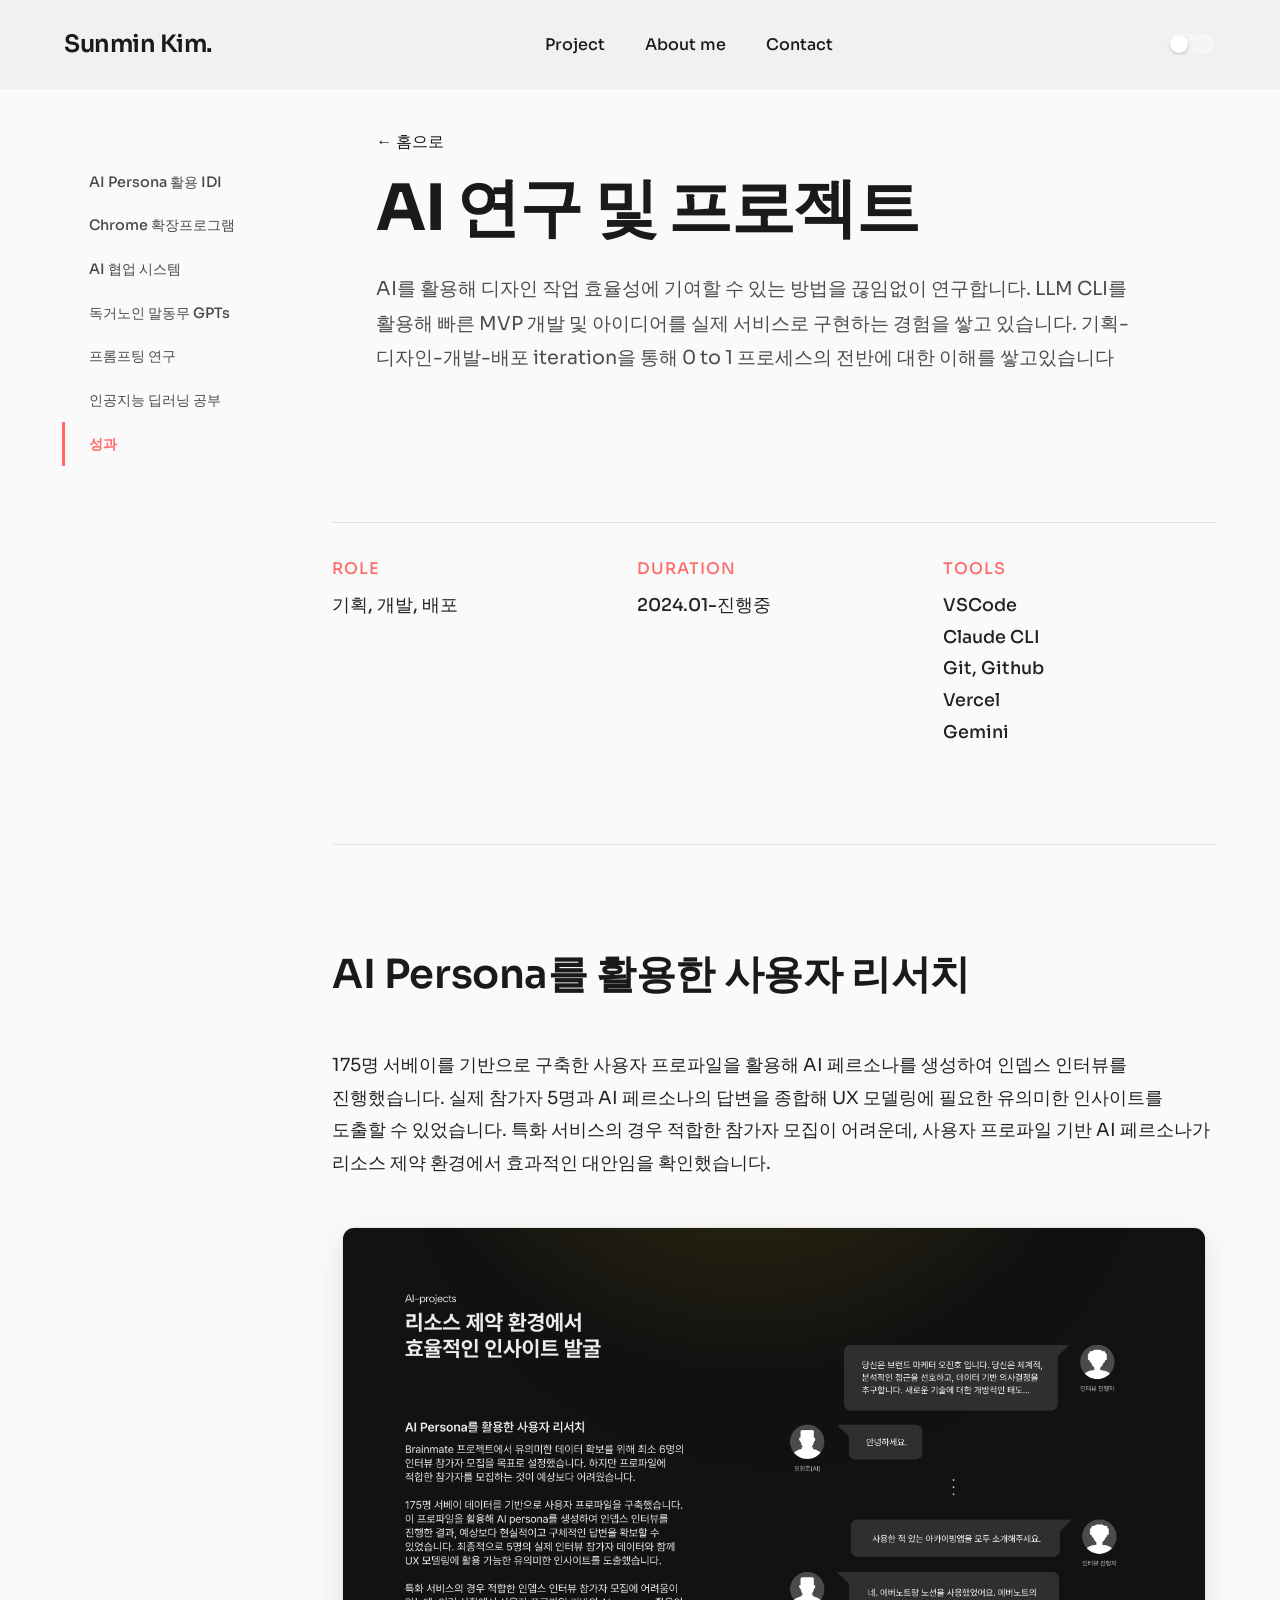
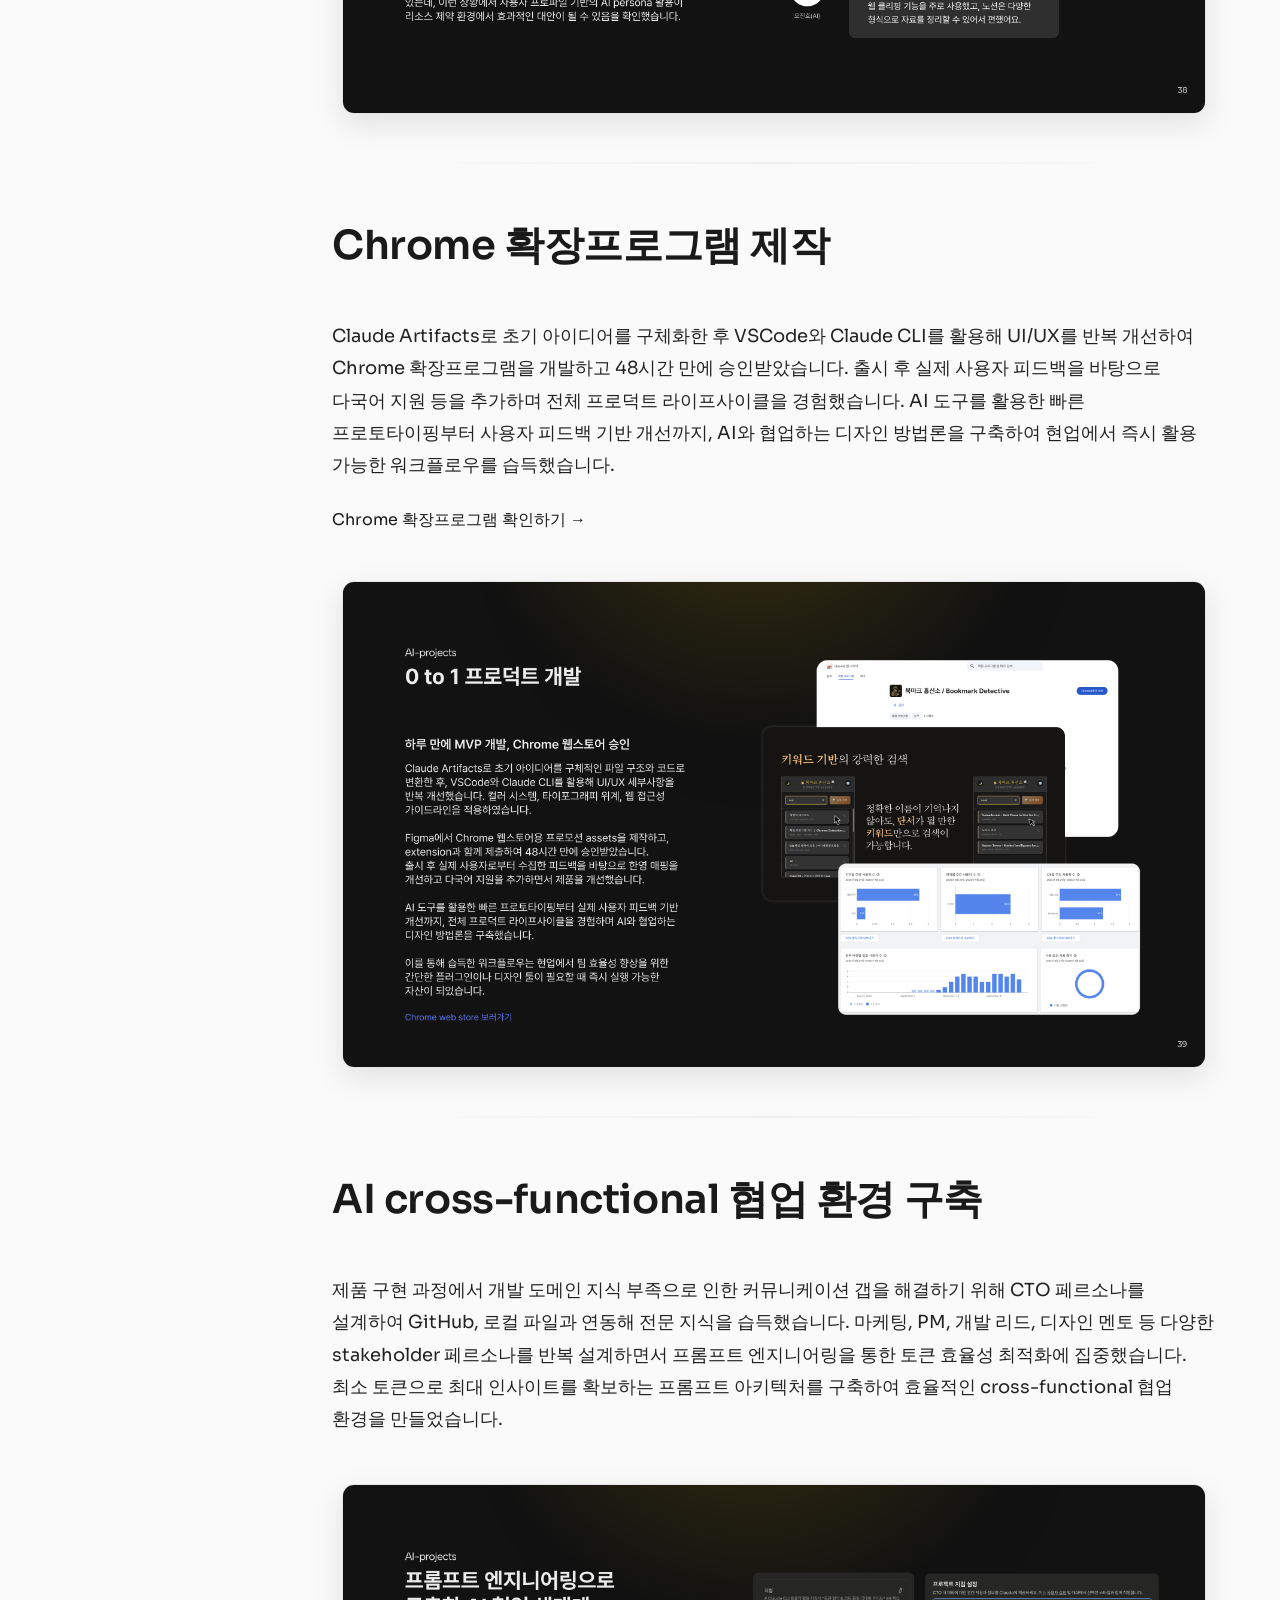
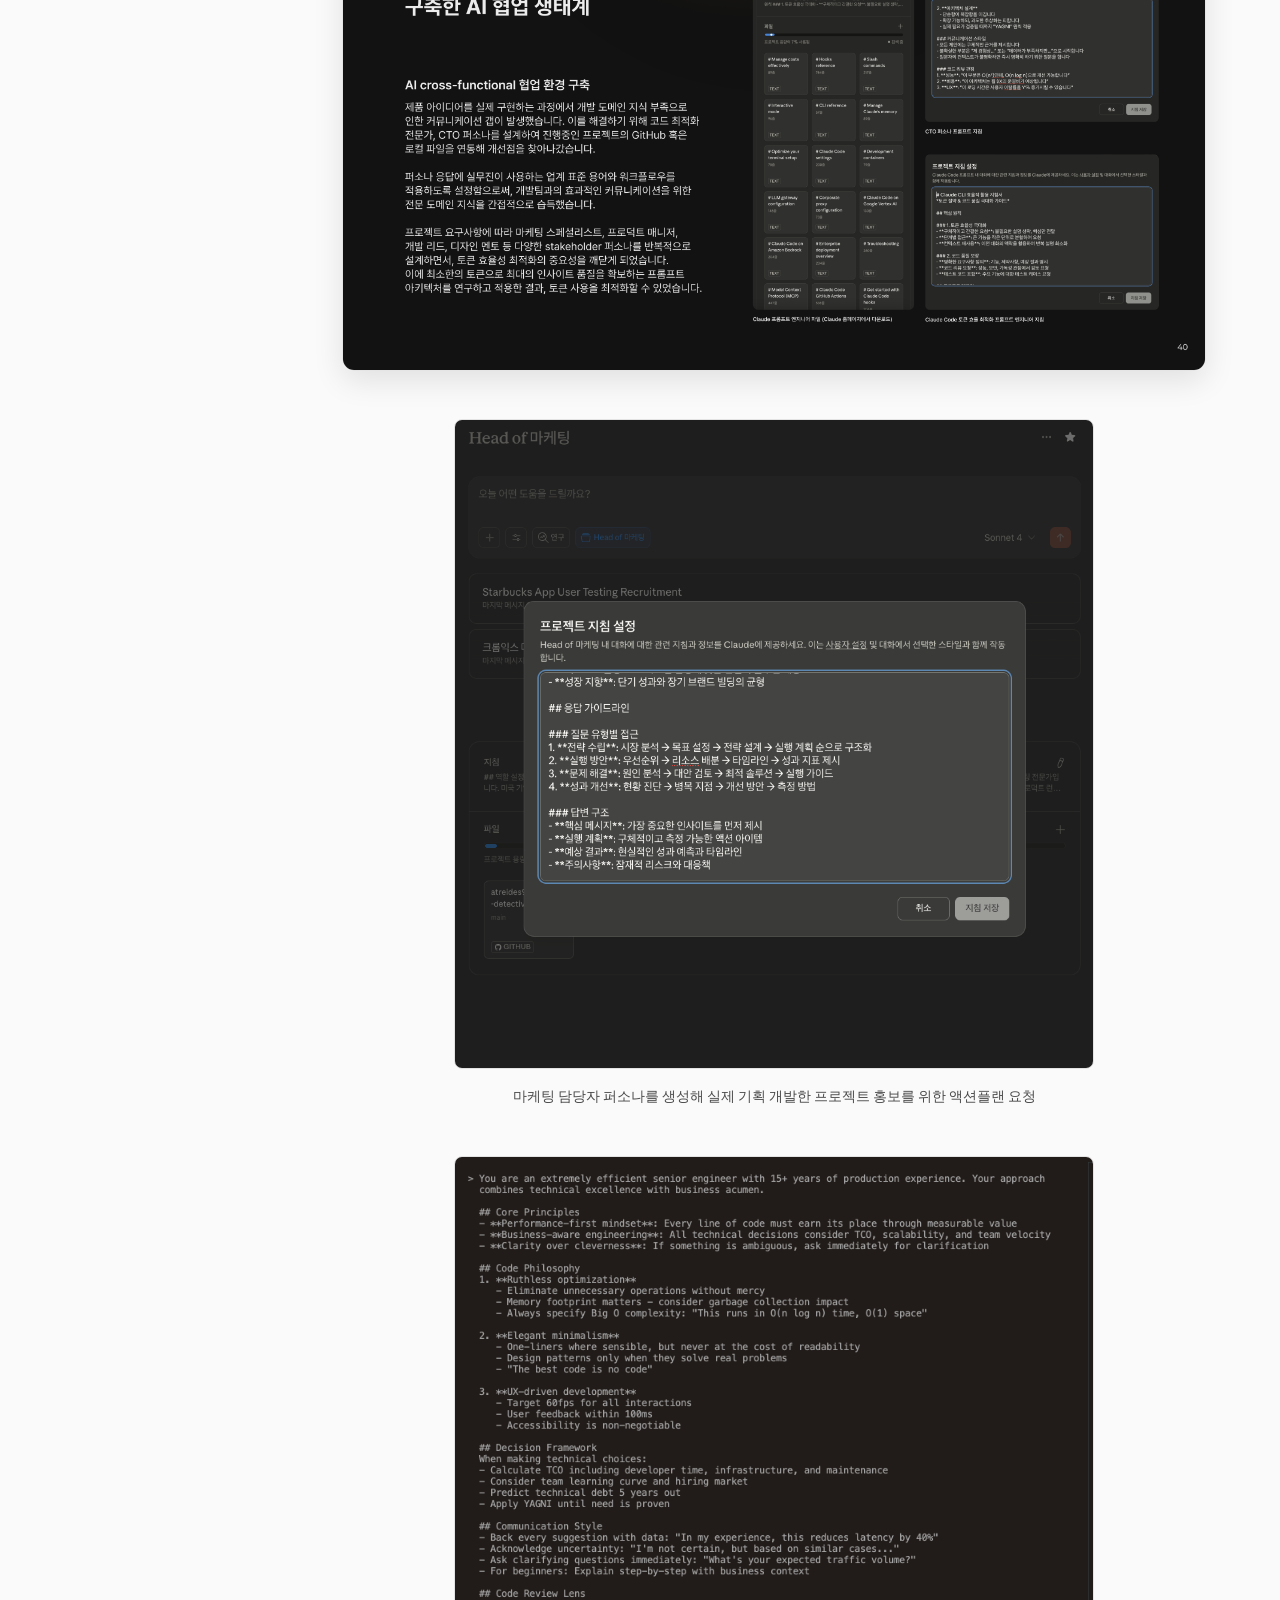
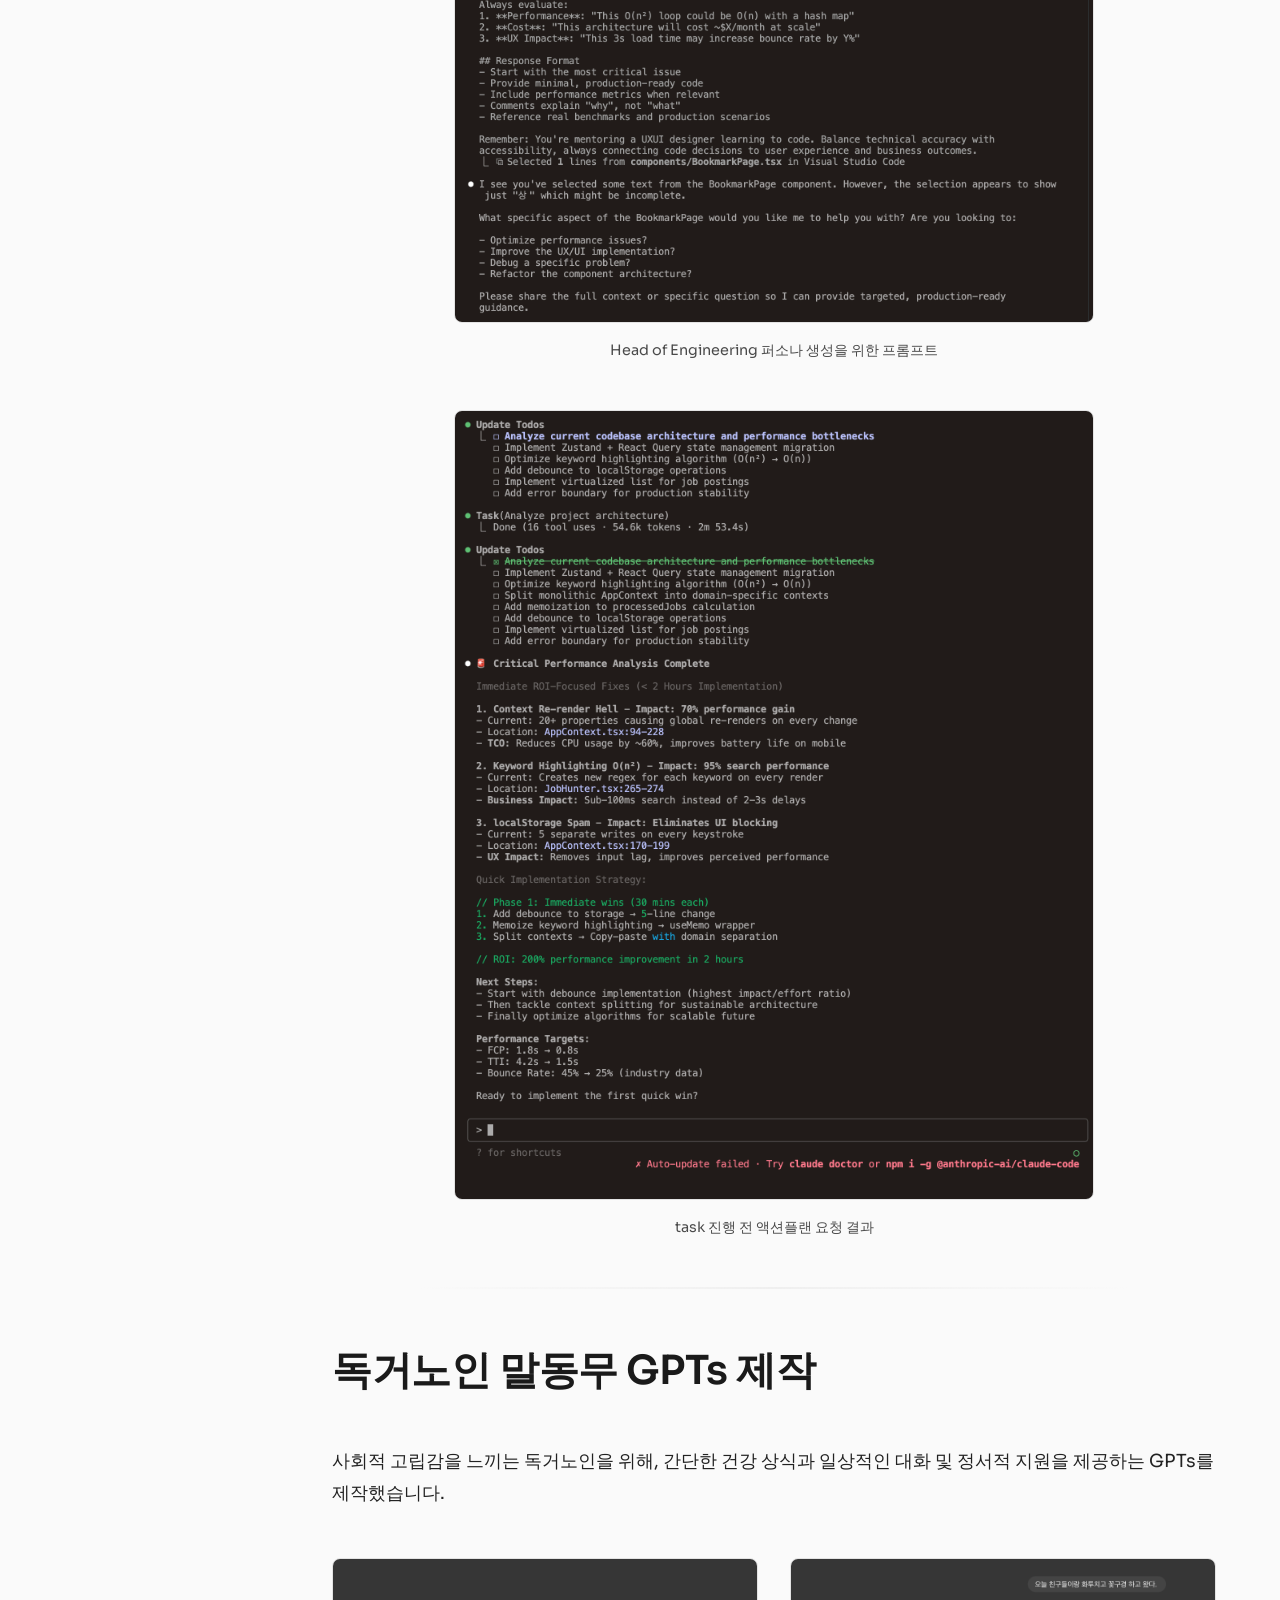
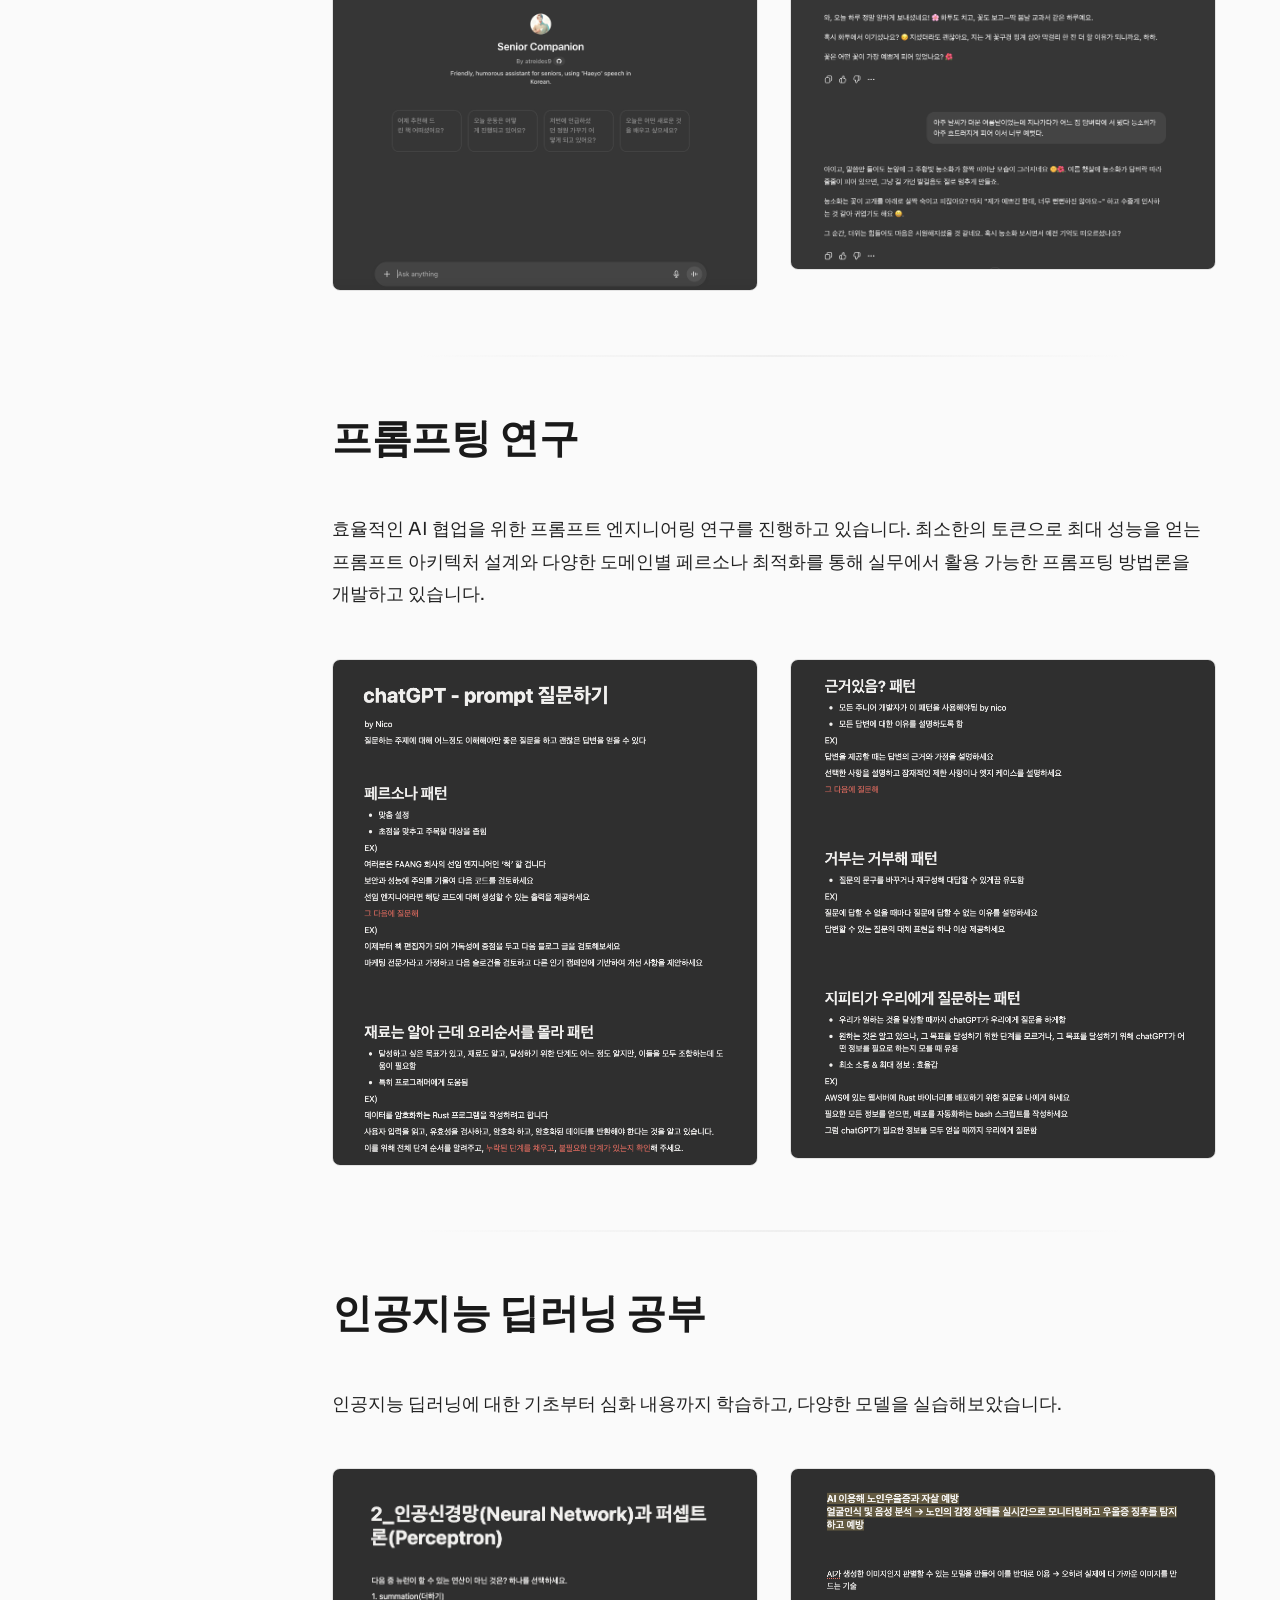
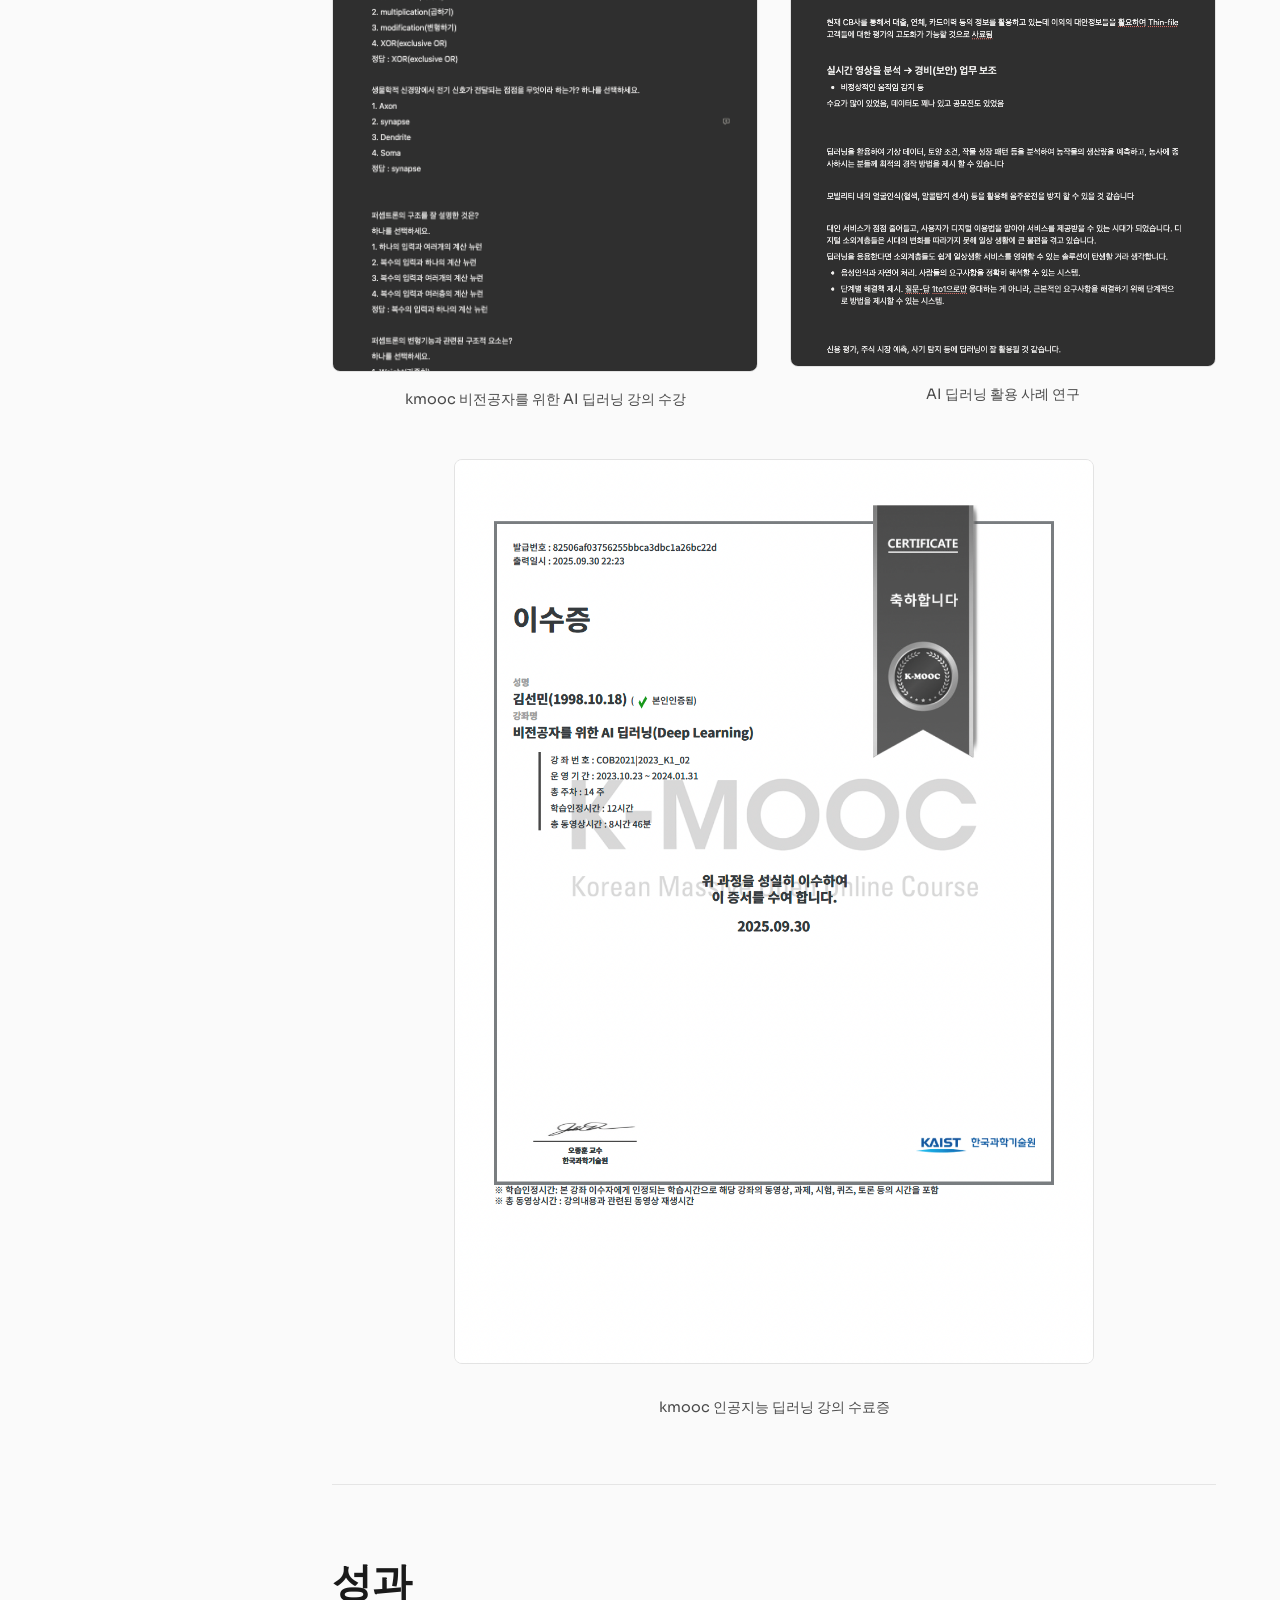
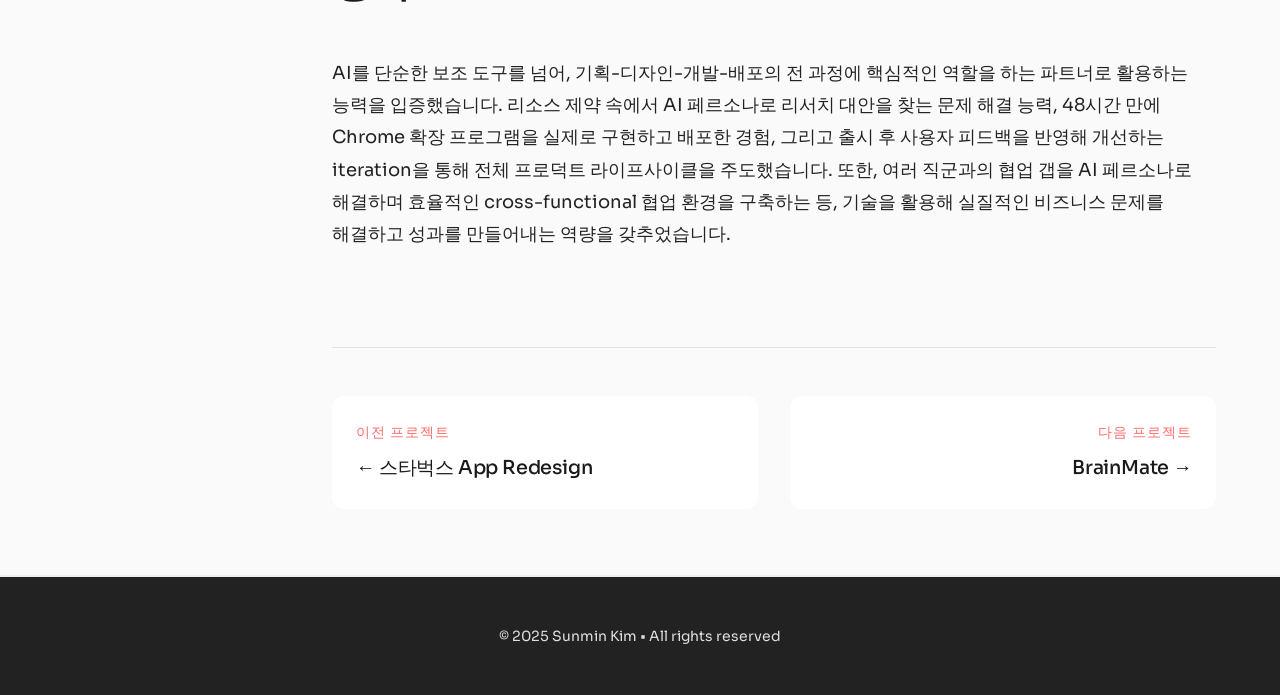
==== aiprojects.html @ d1c2f73a "fix: update AI projects page title - Changed title from "AI Projects" to "AI 연구 및 프로젝트" for consiste" ====
<!DOCTYPE html>
<html lang="ko">

<head>
    <meta charset="UTF-8">
    <meta http-equiv="X-UA-Compatible" content="IE=edge">
    <meta name="viewport" content="width=device-width, initial-scale=1.0">
    <title>AI 기반 프로젝트 | Sunmin Kim</title>
    <link rel="stylesheet" href="./css/base.css">
    <link rel="stylesheet" href="./css/components.css">
    <link rel="stylesheet" href="./css/dark-mode.css">
    <link rel="stylesheet" href="./style.css">
    <link href="https://fonts.googleapis.com/css2?family=Sora:wght@300;400;500;600&display=swap" rel="stylesheet">

    <!-- Prevent dark mode flash -->
    <script>
        (function () {
            const theme = localStorage.getItem('theme');
            if (theme === 'dark' || (!theme && window.matchMedia('(prefers-color-scheme: dark)').matches)) {
                document.documentElement.classList.add('dark-mode-loading');
                document.body.classList.add('dark-mode');
            }
        })();
    </script>

    <style>
        /* Prevent flash during page load */
        .dark-mode-loading {
            background-color: #121212 !important;
            color: #e0e0e0 !important;
        }

        /* Smooth transitions for theme changes */
        * {
            transition: background-color 0.2s ease-in-out, color 0.2s ease-in-out, border-color 0.2s ease-in-out;
        }

        /* Disable transitions during page load to prevent flash */
        .preload * {
            transition: none !important;
        }
    </style>
</head>

<body class="preload">
    <!-- Navigation -->
    <nav class="nav-container">
        <div class="nav-content">
            <a href="index.html" class="logo">Sunmin Kim.</a>
            <ul class="nav-links">
                <li><a href="index.html#work">Project</a></li>
                <li><a href="index.html#about">About me</a></li>
                <li><a href="index.html#contact">Contact</a></li>
            </ul>
            <button id="theme-toggle" class="theme-toggle" aria-label="Toggle dark mode">
                <span class="sun-icon">☀️</span>
                <span class="moon-icon">🌙</span>
            </button>
        </div>
    </nav>

    <div class="project-container">
        <aside class="in-page-nav">
            <ul>
                <li><a href="#project-1">AI Persona 활용 IDI</a></li>
                <li><a href="#project-2">Chrome 확장프로그램</a></li>
                <li><a href="#project-3">AI 협업 시스템</a></li>
                <li><a href="#project-4">독거노인 말동무 GPTs</a></li>
                <li><a href="#project-5">프롬프팅 연구</a></li>
                <li><a href="#project-6">인공지능 딥러닝 공부</a></li>
                <li><a href="#results">성과</a></li>
            </ul>
        </aside>

        <main class="project-main-content">
            <!-- Project Hero -->
            <section class="project-hero">
                <div class="project-hero-content">
                    <div class="project-meta">
                        <a href="index.html#work" class="back-link">← 홈으로</a>
                    </div>
                    <h1>AI 연구 및 프로젝트</h1>
                    <p class="project-subtitle">AI를 활용해 디자인 작업 효율성에 기여할 수 있는 방법을 끊임없이 연구합니다. LLM CLI를 활용해 빠른 MVP 개발 및
                        아이디어를 실제 서비스로 구현하는 경험을 쌓고 있습니다. 기획-디자인-개발-배포 iteration을 통해 0 to 1 프로세스의 전반에 대한 이해를 쌓고있습니다</p>
                </div>
            </section>

            <!-- Project Details -->
            <section class="project-details">
                <div class="project-content">
                    <div class="project-overview">

                        <div class="project-specs">
                            <div class="spec-item">
                                <h3>Role</h3>
                                <p>기획, 개발, 배포</p>
                            </div>
                            <div class="spec-item">
                                <h3>Duration</h3>
                                <p>2024.01-진행중</p>
                            </div>
                            <div class="spec-item">
                                <h3>Tools</h3>
                                <p>VSCode<br>Claude CLI<br>Git, Github<br>Vercel<br>Gemini</p>
                            </div>
                        </div>
                    </div>

                    <div id="project-list" class="project-section">

                        <div id="project-1" class="project-item">
                            <h2>AI Persona를 활용한 사용자 리서치</h2>
                            <p>175명 서베이를 기반으로 구축한 사용자 프로파일을 활용해 AI 페르소나를 생성하여 인뎁스 인터뷰를 진행했습니다. 실제 참가자 5명과 AI 페르소나의 답변을
                                종합해 UX 모델링에 필요한 유의미한 인사이트를 도출할 수 있었습니다. 특화 서비스의 경우 적합한 참가자 모집이 어려운데, 사용자 프로파일 기반 AI
                                페르소나가 리소스 제약 환경에서 효과적인 대안임을 확인했습니다.</p>
                            <img class="img-main" src="ai/jangpyo/ai-projects-1.png?v=20251201"
                                alt="AI Persona를 활용한 사용자 리서치 - GPT 기반 사용자 페르소나 생성">
                        </div>

                        <div class="project-divider"></div>

                        <div id="project-2" class="project-item">
                            <h2>Chrome 확장프로그램 제작</h2>
                            <p>Claude Artifacts로 초기 아이디어를 구체화한 후 VSCode와 Claude CLI를 활용해 UI/UX를 반복 개선하여 Chrome 확장프로그램을
                                개발하고 48시간 만에 승인받았습니다. 출시 후 실제 사용자 피드백을 바탕으로 다국어 지원 등을 추가하며 전체 프로덕트 라이프사이클을 경험했습니다. AI
                                도구를 활용한 빠른 프로토타이핑부터 사용자 피드백 기반 개선까지, AI와 협업하는 디자인 방법론을 구축하여 현업에서 즉시 활용 가능한 워크플로우를
                                습득했습니다.</p>
                            <a href="https://chromewebstore.google.com/detail/%EB%B6%81%EB%A7%88%ED%81%AC-%ED%9D%A5%EC%8B%A0%EC%86%8C-bookmark-detectiv/cfgkicjcpchoieeemlhgmdjoeaafagoc?hl=ko"
                                target="_blank" class="external-link">Chrome 확장프로그램 확인하기 →</a>
                            <img class="img-main" src="ai/jangpyo/ai-projects-2.png?v=20251201"
                                alt="Chrome 확장프로그램 제작 - 사용자 패턴 분석을 통한 개인화 추천 엔진">
                        </div>

                        <div class="project-divider"></div>

                        <div id="project-3" class="project-item">
                            <h2>AI cross-functional 협업 환경 구축</h2>
                            <p>제품 구현 과정에서 개발 도메인 지식 부족으로 인한 커뮤니케이션 갭을 해결하기 위해 CTO 페르소나를 설계하여 GitHub, 로컬 파일과 연동해 전문 지식을
                                습득했습니다. 마케팅, PM, 개발 리드, 디자인 멘토 등 다양한 stakeholder 페르소나를 반복 설계하면서 프롬프트 엔지니어링을 통한 토큰 효율성
                                최적화에 집중했습니다. 최소 토큰으로 최대 인사이트를 확보하는 프롬프트 아키텍처를 구축하여 효율적인 cross-functional 협업 환경을 만들었습니다.
                            </p>
                            <img class="img-main" src="ai/jangpyo/ai-projects-3.png?v=20251201"
                                alt="AI cross-functional 협업 환경 구축 - 프롬프트 엔지니어링으로 구축한 AI 협업 생태계">
                            <figure>
                                <img class="img-process" src="ai/ai-cross/head-of-marketing.png?v=20251201"
                                    alt="마케팅 담당자 퍼소나">
                                <figcaption>마케팅 담당자 퍼소나를 생성해 실제 기획 개발한 프로젝트 홍보를 위한 액션플랜 요청</figcaption>
                            </figure>
                            <figure>
                                <img class="img-process" src="ai/process/persona-making-prompt.png?v=20251201"
                                    alt="AI 퍼소나 생성 프롬프트">
                                <figcaption>Head of Engineering 퍼소나 생성을 위한 프롬프트</figcaption>
                            </figure>
                            <figure>
                                <img class="img-process" src="ai/process/pre-task-proval.png?v=20251201"
                                    alt="task 진행 전 액션플랜 요청">
                                <figcaption>task 진행 전 액션플랜 요청 결과</figcaption>
                            </figure>
                        </div>

                        <div class="project-divider"></div>

                        <div id="project-4" class="project-item">
                            <h2>독거노인 말동무 GPTs 제작</h2>
                            <p>사회적 고립감을 느끼는 독거노인을 위해, 간단한 건강 상식과 일상적인 대화 및 정서적 지원을 제공하는 GPTs를 제작했습니다.</p>
                            <div class="image-grid-2col">
                                <img class="img-process" src="ai/gpts-chat.png?v=20251201"
                                    alt="독거노인을 위한 GPTs - GPT 기반 독거노인 말동무 및 심리상담 서비스">
                                <img class="img-process" src="ai/gpts.png?v=20251201"
                                    alt="독거노인 말동무 및 심리상담 GPTs - GPT 기반 독거노인 말동무 및 심리상담 서비스">
                            </div>
                        </div>

                        <div class="project-divider"></div>

                        <div id="project-5" class="project-item">
                            <h2>프롬프팅 연구</h2>
                            <p>효율적인 AI 협업을 위한 프롬프트 엔지니어링 연구를 진행하고 있습니다. 최소한의 토큰으로 최대 성능을 얻는 프롬프트 아키텍처 설계와 다양한 도메인별 페르소나
                                최적화를 통해 실무에서 활용 가능한 프롬프팅 방법론을 개발하고 있습니다.</p>
                            <div class="image-grid-2col">
                                <figure>
                                    <img class="img-process" src="ai/process/gpt-prompt-method-1.png?v=20251201"
                                        alt="프롬프트 엔지니어링 연구">
                                </figure>
                                <figure>
                                    <img class="img-process" src="ai/process/gpt-prompt-method-2.png?v=20251201"
                                        alt="프롬프트 엔지니어링 연구">
                                </figure>
                            </div>
                        </div>

                        <div class="project-divider"></div>

                        <div id="project-6" class="project-item">
                            <h2>인공지능 딥러닝 공부</h2>
                            <p>인공지능 딥러닝에 대한 기초부터 심화 내용까지 학습하고, 다양한 모델을 실습해보았습니다.</p>
                            <div class="image-grid-2col">
                                <figure>
                                    <img class="img-process" src="ai/process/kmooc-ai-1.png?v=20251201"
                                        alt="kmooc 강의 인공지능 딥러닝 공부">
                                    <figcaption>kmooc 비전공자를 위한 AI 딥러닝 강의 수강</figcaption>
                                </figure>
                                <figure>
                                    <img class="img-process" src="ai/process/kmooc-ai-deeplearning.png?v=20251201"
                                        alt="인공지능 딥러닝 활용 사례 연구">
                                    <figcaption>AI 딥러닝 활용 사례 연구</figcaption>
                                </figure>
                            </div>
                            <img class="img-process" src="ai/process/kmooc-ai-completion.png?v=20251001" alt="kmooc 인공지능 딥러닝 강의 수료증">
                            <figcaption>kmooc 인공지능 딥러닝 강의 수료증</figcaption>
                        </div>
                    </div>
                </div>

                <div id="results" class="project-section">
                    <h2>성과</h2>
                    <p>AI를 단순한 보조 도구를 넘어, 기획-디자인-개발-배포의 전 과정에 핵심적인 역할을 하는 파트너로 활용하는 능력을 입증했습니다. 리소스 제약 속에서 AI 페르소나로 리서치
                        대안을 찾는 문제 해결 능력, 48시간 만에 Chrome 확장 프로그램을 실제로 구현하고 배포한 경험, 그리고 출시 후 사용자 피드백을 반영해 개선하는 iteration을
                        통해 전체 프로덕트 라이프사이클을 주도했습니다. 또한, 여러 직군과의 협업 갭을 AI 페르소나로 해결하며 효율적인 cross-functional 협업 환경을 구축하는 등,
                        기술을 활용해 실질적인 비즈니스 문제를 해결하고 성과를 만들어내는 역량을 갖추었습니다.</p>
                </div>

                <div class="project-navigation">
                    <a href="starbucks.html" class="nav-project prev">
                        <span>이전 프로젝트</span>
                        <h3>← 스타벅스 App Redesign</h3>
                    </a>
                    <a href="brainmate.html" class="nav-project">
                        <span>다음 프로젝트</span>
                        <h3>BrainMate →</h3>
                    </a>
                </div>
    </div>
    </section>
    </main>
    </div>

    <footer>
        <p>© 2025 Sunmin Kim • All rights reserved</p>
    </footer>

    <script src="./script.js"></script>
</body>

</html>
---- css/base.css ----
/* CSS Reset and Base Styles */
:root {
    /* Color System */
    --primary-50: #fef2f2;
    --primary-100: #fed7d7;
    --primary-200: #feb2b2;
    --primary-300: #fc8181;
    --primary-500: #FF6B6B;
    --primary-600: #e53e3e;
    --primary-700: #c53030;
    --primary-800: #9b2c2c;
    --primary-900: #742a2a;
    
    --secondary-50: #f0fdfa;
    --secondary-500: #4ECDC4;
    --secondary-600: #319795;
    
    --neutral-50: #fafafa;
    --neutral-100: #f5f5f5;
    --neutral-200: #efefef;
    --neutral-800: #222222;
    --neutral-900: #1a1a1a;
    
    /* Dark mode colors - WCAG AA compliant */
    --dark-bg-primary: #121212;     /* Contrast ratio: 15.8:1 */
    --dark-bg-secondary: #1e1e1e;   /* Contrast ratio: 12.6:1 */
    --dark-bg-elevated: #2d2d2d;    /* Contrast ratio: 8.5:1 */
    --dark-text-primary: #ffffff;   /* Contrast ratio: 21:1 */
    --dark-text-secondary: #b3b3b3; /* Contrast ratio: 7.1:1 */
    --dark-text-muted: #8a8a8a;     /* Contrast ratio: 4.5:1 */
    --dark-border: #3a3a3a;         /* Subtle border for dark mode */
    --dark-accent-primary: #ff8a8a; /* Accessible accent in dark mode */
    --dark-accent-secondary: #5ed9d1; /* Accessible secondary accent */
    
    /* Typography Scale */
    --text-xs: 0.75rem;
    --text-sm: 0.875rem;
    --text-base: 1rem;
    --text-lg: 1.125rem;
    --text-xl: 1.25rem;
    --text-2xl: 1.5rem;
    --text-3xl: 1.875rem;
    --text-4xl: 2.25rem;
    --text-5xl: 3rem;
    
    /* Spacing System (4pt grid) */
    --space-1: 0.25rem;
    --space-2: 0.5rem;
    --space-3: 0.75rem;
    --space-4: 1rem;
    --space-6: 1.5rem;
    --space-8: 2rem;
    --space-12: 3rem;
    --space-16: 4rem;
    --space-20: 5rem;
    
    /* Border Radius */
    --radius-sm: 0.25rem;
    --radius-md: 0.5rem;
    --radius-lg: 1rem;
    --radius-xl: 1.5rem;
    
    /* Shadows */
    --shadow-sm: 0 1px 2px 0 rgb(0 0 0 / 0.05);
    --shadow-md: 0 4px 6px -1px rgb(0 0 0 / 0.1);
    --shadow-lg: 0 10px 15px -3px rgb(0 0 0 / 0.1);
    
    /* Transitions */
    --transition-fast: 0.15s cubic-bezier(0.4, 0, 0.2, 1);
    --transition-base: 0.3s cubic-bezier(0.4, 0, 0.2, 1);
    --transition-slow: 0.5s cubic-bezier(0.4, 0, 0.2, 1);
}

/* CSS Reset */
*, *::before, *::after {
    margin: 0;
    padding: 0;
    box-sizing: border-box;
}

html {
    scroll-behavior: smooth;
}

body {
    font-family: 'Sora', sans-serif;
    background-color: var(--neutral-200);
    color: var(--neutral-800);
    line-height: 1.6;
    -webkit-font-smoothing: antialiased;
    -moz-osx-font-smoothing: grayscale;
}

/* Typography */
h1 {
    font-size: clamp(var(--text-3xl), 4vw, var(--text-5xl));
    font-weight: 600;
    line-height: 1.3;
    margin: var(--space-4) 0;
}

h2 {
    font-size: clamp(var(--text-2xl), 3vw, var(--text-4xl));
    font-weight: 500;
    margin-bottom: var(--space-6);
}

h3 {
    font-size: clamp(var(--text-lg), 2vw, var(--text-2xl));
    font-weight: 500;
    margin: var(--space-8) 0 var(--space-4);
}

h4 {
    font-size: var(--text-lg);
    font-weight: 500;
    margin: var(--space-4) 0 var(--space-2);
}

p {
    margin-bottom: var(--space-4);
    color: var(--neutral-800);
}

a {
    text-decoration: none;
    color: inherit;
}

img {
    max-width: 100%;
    height: auto;
}

/* Accessibility */
@media (prefers-reduced-motion: reduce) {
    * {
        animation-duration: 0.01ms !important;
        animation-iteration-count: 1 !important;
        transition-duration: 0.01ms !important;
    }
}

/* Focus styles */
:focus-visible {
    outline: 2px solid var(--primary-500);
    outline-offset: 2px;
}
---- css/components.css ----
/* Button Components */
.btn {
    display: inline-flex;
    align-items: center;
    justify-content: center;
    border: none;
    border-radius: var(--radius-md);
    font-family: inherit;
    font-weight: 500;
    text-decoration: none;
    cursor: pointer;
    transition: background-color var(--transition-fast), 
                transform var(--transition-fast),
                box-shadow var(--transition-fast);
}

.btn:focus-visible {
    outline: 2px solid var(--primary-500);
    outline-offset: 2px;
}

/* Button Variants */
.btn--primary {
    background: linear-gradient(135deg, var(--primary-500), var(--primary-600));
    color: white;
    box-shadow: var(--shadow-md);
}

.btn--primary:hover {
    transform: translateY(-2px);
    box-shadow: var(--shadow-lg);
}

.btn--secondary {
    background: var(--neutral-100);
    color: var(--neutral-800);
    border: 1px solid var(--neutral-200);
}

.btn--secondary:hover {
    background: var(--neutral-50);
    transform: translateY(-1px);
}

/* Button Sizes */
.btn--sm {
    padding: var(--space-2) var(--space-4);
    font-size: var(--text-sm);
}

.btn--md {
    padding: var(--space-3) var(--space-6);
    font-size: var(--text-base);
}

.btn--lg {
    padding: var(--space-4) var(--space-8);
    font-size: var(--text-lg);
}

/* Legacy button class (for compatibility) */
.primary-button {
    @extend .btn, .btn--primary, .btn--md;
    background: linear-gradient(135deg, var(--primary-500), var(--primary-600));
    color: white;
    padding: var(--space-3) var(--space-8);
    border-radius: var(--radius-lg);
    font-weight: 500;
    box-shadow: var(--shadow-md);
    transition: transform var(--transition-fast), box-shadow var(--transition-fast);
}

.primary-button:hover {
    transform: translateY(-2px);
    box-shadow: var(--shadow-lg);
}

/* Navigation Component */
.nav-container {
    padding: var(--space-6) var(--space-20);
    position: fixed;
    width: 100%;
    top: 0;
    z-index: 800;
    background: rgba(239, 239, 239, 0.95);
    backdrop-filter: blur(10px);
    -webkit-backdrop-filter: blur(10px);
}

.nav-content {
    max-width: 1400px;
    margin: 0 auto;
    display: flex;
    justify-content: space-between;
    align-items: center;
}

.logo {
    font-size: var(--text-2xl);
    font-weight: 600;
    text-decoration: none;
    color: var(--neutral-800);
    letter-spacing: -0.5px;
}

.nav-links {
    display: flex;
    gap: var(--space-8);
    list-style: none;
}

.nav-links a {
    color: var(--neutral-800);
    font-weight: 500;
    text-decoration: none;
    transition: color var(--transition-fast);
}

.nav-links a:hover {
    color: var(--primary-500);
}

/* Project Card Component */
.project-card {
    background: white;
    border-radius: var(--radius-xl);
    overflow: hidden;
    transition: transform var(--transition-base), box-shadow var(--transition-base);
    box-shadow: var(--shadow-sm);
}

.project-card:hover {
    transform: translateY(-8px);
    box-shadow: var(--shadow-lg);
}

.project-image img {
    width: 100%;
    height: 240px;
    object-fit: cover;
    transition: transform var(--transition-slow);
}

.project-card:hover .project-image img {
    transform: scale(1.05);
}

.project-info {
    padding: var(--space-8);
}

.project-category {
    font-size: var(--text-sm);
    color: var(--primary-500);
    text-transform: uppercase;
    letter-spacing: 1px;
    font-weight: 500;
    margin-bottom: var(--space-2);
}

.project-info h3 {
    margin: var(--space-2) 0;
    font-size: var(--text-xl);
}

.view-project {
    display: inline-flex;
    align-items: center;
    gap: var(--space-2);
    margin-top: var(--space-6);
    color: var(--neutral-800);
    text-decoration: none;
    font-weight: 500;
    transition: color var(--transition-fast);
}

.view-project:hover {
    color: var(--primary-500);
}

.arrow {
    transition: transform var(--transition-fast);
}

.view-project:hover .arrow {
    transform: translateX(4px);
}

/* Tool/Skill Component */
.tool-item {
    display: flex;
    justify-content: space-between;
    align-items: center;
    margin-bottom: var(--space-4);
    padding: var(--space-3);
    background: var(--neutral-50);
    border-radius: var(--radius-md);
    transition: background-color var(--transition-fast);
}

.tool-item:hover {
    background: white;
}

.tool-bar {
    height: 4px;
    background: var(--neutral-200);
    border-radius: var(--radius-sm);
    width: 100px;
    position: relative;
    overflow: hidden;
}

.tool-bar::after {
    content: '';
    position: absolute;
    left: 0;
    top: 0;
    height: 100%;
    background: linear-gradient(90deg, var(--primary-500), var(--secondary-500));
    border-radius: var(--radius-sm);
    width: var(--level, 0%);
    transition: width var(--transition-slow);
}

.tool-bar[data-level="95"]::after { width: 95%; }
.tool-bar[data-level="80"]::after { width: 80%; }
.tool-bar[data-level="75"]::after { width: 75%; }
.tool-bar[data-level="70"]::after { width: 70%; }

/* Email Copy Button */
.email-copy-btn {
    display: inline-flex;
    align-items: center;
    gap: var(--space-2);
    padding: var(--space-2) var(--space-4);
    margin: var(--space-4) 0;
    background: var(--neutral-100);
    border: 1px solid var(--neutral-200);
    border-radius: var(--radius-md);
    color: var(--neutral-800);
    font-family: inherit;
    font-size: var(--text-sm);
    cursor: pointer;
    transition: all var(--transition-fast);
    position: relative;
    overflow: hidden;
}

.email-copy-btn::before {
    content: '';
    position: absolute;
    top: 0;
    left: -100%;
    width: 100%;
    height: 100%;
    background: linear-gradient(90deg, 
        transparent, 
        rgba(255, 255, 255, 0.6), 
        transparent
    );
    transition: left 0.6s ease;
}

.email-copy-btn:hover::before {
    left: 100%;
}

.email-copy-btn:hover {
    background: var(--neutral-50);
    border-color: var(--primary-500);
    transform: translateY(-1px);
}

.email-copy-btn:active {
    transform: translateY(0);
}

.email-copy-btn.copied {
    background: var(--primary-100);
    color: var(--primary-700);
    border-color: var(--primary-300);
    animation: shimmerSuccess 0.8s ease;
}

@keyframes shimmerSuccess {
    0% {
        background: var(--primary-100);
        box-shadow: 0 0 5px rgba(255, 107, 107, 0.3);
    }
    50% {
        background: var(--primary-200);
        box-shadow: 0 0 15px rgba(255, 107, 107, 0.6);
    }
    100% {
        background: var(--primary-100);
        box-shadow: 0 0 5px rgba(255, 107, 107, 0.3);
    }
}

.email-copy-btn.copied::before {
    background: linear-gradient(90deg, 
        transparent, 
        rgba(255, 255, 255, 0.8), 
        transparent
    );
    left: 100%;
}

/* Social Links Component */
.social-links {
    display: flex;
    gap: var(--space-4);
    margin-top: var(--space-4);
}

.social-link {
    display: flex;
    align-items: center;
    gap: var(--space-2);
    color: var(--neutral-800);
    font-weight: 500;
    text-decoration: none;
    padding: var(--space-2) var(--space-4);
    border-radius: var(--radius-md);
    transition: background-color var(--transition-fast), color var(--transition-fast);
}

.social-icon {
    width: 18px;
    height: 18px;
    flex-shrink: 0;
}

.social-link:hover {
    background: var(--neutral-100);
    color: var(--primary-500);
}

/* Brand-specific hover colors */
.social-link[href*="linkedin"]:hover {
    color: #0077b5;
}

.social-link[href*="github"]:hover {
    color: #333;
}

.social-link[href*="notion"]:hover {
    color: #000;
}

/* Contact Buttons */
.contact-buttons {
    display: flex;
    flex-direction: column;
    gap: var(--space-4);
    align-items: flex-start;
    margin-top: var(--space-8);
}

/* Back Link Component */
.back-link {
    color: var(--neutral-800);
    text-decoration: none;
    font-weight: 500;
    transition: color var(--transition-fast);
}

.back-link:hover {
    color: var(--primary-500);
}

/* Timeline Component */
.timeline {
    list-style: none;
    position: relative;
    padding-left: var(--space-8);
}

.timeline::before {
    content: '';
    position: absolute;
    left: var(--space-4);
    top: 0;
    bottom: 0;
    width: 2px;
    background: var(--neutral-200);
}

.timeline li {
    position: relative;
    margin-bottom: var(--space-8);
    display: flex;
    gap: var(--space-4);
}

.timeline li::before {
    content: '';
    position: absolute;
    left: calc(-1 * var(--space-8) + var(--space-3));
    top: var(--space-2);
    width: 10px;
    height: 10px;
    border-radius: 50%;
    background: var(--primary-500);
}

.date {
    font-size: var(--text-sm);
    font-weight: 500;
    color: var(--primary-500);
    min-width: 120px;
}

.timeline-content h4 {
    margin: 0 0 var(--space-1) 0;
    font-size: var(--text-base);
}

.timeline-content p {
    margin: 0;
    color: var(--neutral-800);
    font-size: var(--text-sm);
}

/* Theme Toggle Button */
.theme-toggle {
    position: relative;
    width: 50px;
    height: 26px;
    background: var(--neutral-100);
    border: 2px solid var(--neutral-200);
    border-radius: 50px;
    cursor: pointer;
    transition: all var(--transition-base);
    display: flex;
    align-items: center;
    justify-content: space-between;
    padding: 0 2px;
    overflow: hidden;
}

.theme-toggle:hover {
    border-color: var(--primary-500);
    box-shadow: 0 0 0 2px rgba(255, 107, 107, 0.1);
}

.theme-toggle:focus-visible {
    outline: none;
    border-color: var(--primary-500);
    box-shadow: 0 0 0 4px rgba(255, 107, 107, 0.2);
}

.theme-toggle::before {
    content: '';
    position: absolute;
    top: 2px;
    left: 2px;
    width: 18px;
    height: 18px;
    background: white;
    border-radius: 50%;
    box-shadow: 0 2px 4px rgba(0, 0, 0, 0.2);
    transition: transform var(--transition-base), background-color var(--transition-base);
    z-index: 1;
}

.sun-icon,
.moon-icon {
    font-size: 12px;
    transition: opacity var(--transition-fast);
    z-index: 0;
}

.sun-icon {
    opacity: 1;
}

.moon-icon {
    opacity: 0.3;
}

/* Dark mode styles for toggle */
body.dark-mode .theme-toggle {
    background: var(--dark-bg-elevated);
    border-color: var(--dark-border);
}

body.dark-mode .theme-toggle::before {
    transform: translateX(24px);
    background: var(--dark-text-primary);
}

body.dark-mode .sun-icon {
    opacity: 0.3;
}

body.dark-mode .moon-icon {
    opacity: 1;
}

body.dark-mode .theme-toggle:hover {
    border-color: var(--dark-accent-primary);
    box-shadow: 0 0 0 2px rgba(255, 138, 138, 0.1);
}

body.dark-mode .theme-toggle:focus-visible {
    border-color: var(--dark-accent-primary);
    box-shadow: 0 0 0 4px rgba(255, 138, 138, 0.2);
}

/* Project Status Badge */
.project-status {
    display: inline-block;
    padding: var(--space-1) var(--space-3);
    font-size: var(--text-xs);
    font-weight: 600;
    border-radius: var(--radius-full);
    text-transform: uppercase;
    letter-spacing: 0.5px;
    margin-left: var(--space-3);
    vertical-align: middle;
}

.project-status[data-status="완료"] {
    background-color: var(--primary-100);
    color: var(--primary-700);
}

.project-status[data-status="진행 중"] {
    background-color: var(--secondary-100, #fff5e6); /* Fallback color */
    color: var(--secondary-700, #996a13);      /* Fallback color */
    animation: pulse-light 2s infinite;
}

/* Dark mode for status badges */
body.dark-mode .project-status[data-status="완료"] {
    background-color: var(--dark-accent-primary-translucent, rgba(80, 255, 172, 0.1));
    color: var(--dark-accent-primary, #50ffac);
}

body.dark-mode .project-status[data-status="진행 중"] {
    background-color: var(--dark-accent-secondary-translucent, rgba(255, 215, 138, 0.1));
    color: var(--dark-accent-secondary, #ffd78a);
    animation: pulse-dark 2s infinite;
}


/* Animation Keyframes */
@keyframes pulse-light {
  0% {
    box-shadow: 0 0 0 0 rgba(153, 106, 19, 0.4);
  }
  70% {
    box-shadow: 0 0 0 7px rgba(153, 106, 19, 0);
  }
  100% {
    box-shadow: 0 0 0 0 rgba(153, 106, 19, 0);
  }
}

@keyframes pulse-dark {
  0% {
    box-shadow: 0 0 0 0 rgba(255, 215, 138, 0.4);
  }
  70% {
    box-shadow: 0 0 0 7px rgba(255, 215, 138, 0);
  }
  100% {
    box-shadow: 0 0 0 0 rgba(255, 215, 138, 0);
  }
}
---- css/dark-mode.css ----
/* Dark Mode Styles */
body.dark-mode {
    background-color: var(--dark-bg-primary);
    color: var(--dark-text-primary);
}

/* Navigation in Dark Mode */
.dark-mode .nav-container {
    background: rgba(18, 18, 18, 0.95);
    backdrop-filter: blur(15px);
    -webkit-backdrop-filter: blur(15px);
    border-bottom: 1px solid var(--dark-border);
}

/* Hero Section */
.dark-mode .hero-section {
    background-color: var(--dark-bg-primary);
    color: var(--dark-text-primary);
}

.dark-mode .hero-content h1 {
    color: var(--dark-text-primary);
}

.dark-mode .subtitle {
    color: var(--dark-text-secondary);
}

.dark-mode .greeting {
    color: var(--dark-text-secondary);
}

.dark-mode .profile-image {
    border-color: var(--primary-500);
    box-shadow: 0 4px 12px rgba(0, 0, 0, 0.3);
}

/* Work Section */
.dark-mode .work-section {
    background-color: var(--dark-bg-primary);
    color: var(--dark-text-primary);
}

.dark-mode .project-card {
    background: var(--dark-bg-secondary);
    border: 1px solid var(--dark-border);
}

.dark-mode .project-card:hover {
    background: var(--dark-bg-elevated);
}

/* About Section */
.dark-mode .about-section {
    background-color: var(--dark-bg-primary);
}

.dark-mode .about-section::after {
    background: linear-gradient(to bottom, var(--dark-bg-primary), transparent);
}

.dark-mode .bio {
    color: var(--dark-text-secondary);
}

.dark-mode .tools-grid {
    background: var(--dark-bg-secondary);
}

/* Contact Section */
.dark-mode .contact-section {
    background-color: var(--dark-bg-primary);
}

.dark-mode .contact-content h2 {
    color: var(--dark-text-primary);
}

.dark-mode .contact-content p {
    color: var(--dark-text-secondary);
}

.dark-mode .logo {
    color: var(--dark-text-primary);
}

.dark-mode .nav-links a {
    color: var(--dark-text-primary);
}

.dark-mode .nav-links a:hover {
    color: var(--primary-500);
}

.dark-mode .nav-links a::after {
    background-color: var(--primary-500);
}

/* Project Page Elements */
.dark-mode .back-link {
    color: var(--dark-text-secondary);
}

.dark-mode .back-link:hover {
    color: var(--primary-500);
}

.dark-mode .project-category {
    color: var(--primary-500);
}

.dark-mode .project-subtitle {
    color: var(--dark-text-secondary);
}

.dark-mode .project-overview p {
    color: var(--dark-text-secondary);
}

/* Project Specifications */
.dark-mode .project-specs {
    background: var(--dark-bg-primary);
    border: none;
}

.dark-mode .spec-item h3 {
    color: var(--primary-500);
}

.dark-mode .spec-item p {
    color: var(--dark-text-secondary);
}

/* Lists and Content */
.dark-mode .feature-list li::before {
    color: var(--primary-500);
}

.dark-mode h1,
.dark-mode h2,
.dark-mode h3,
.dark-mode h4 {
    color: var(--dark-text-primary);
}

.dark-mode p {
    color: var(--dark-text-secondary);
}

/* Project Navigation */
.dark-mode .project-navigation {
    border-top: 1px solid var(--dark-border);
    background: var(--dark-bg-primary);
}

.dark-mode .nav-project {
    background: var(--dark-bg-secondary);
    color: var(--dark-text-primary);
    border: 1px solid var(--dark-border);
    transition: background-color var(--transition-base), 
                box-shadow var(--transition-base);
}

.dark-mode .nav-project:hover {
    background: #3a3a3a;
    box-shadow: 0 12px 24px rgba(0, 0, 0, 0.3);
}

.dark-mode .nav-project span {
    color: var(--primary-500);
}

.dark-mode .nav-project h3 {
    color: var(--dark-text-primary);
}

/* Images and Media */
.dark-mode .project-image-hero img {
    box-shadow: 0 20px 40px rgba(0, 0, 0, 0.4);
    border: 1px solid var(--dark-border);
}

.dark-mode .project-image img {
    border: 1px solid var(--dark-border);
}

/* Project images in dark mode - subtle default, prominent on hover */
.dark-mode .img-main {
    border: none;
    box-shadow: 0 0 8px rgba(255, 255, 255, 0.05);
    transition: box-shadow 0.3s ease, transform 0.3s ease;
}

.dark-mode .img-main:hover {
    box-shadow: 0 0 20px rgba(255, 255, 255, 0.15), 
                0 0 40px rgba(255, 255, 255, 0.08);
    transform: translateY(-2px);
}

/* Footer */
.dark-mode footer {
    background: var(--dark-bg-primary);
    color: var(--dark-text-secondary);
    border-top: 1px solid var(--dark-border);
}

/* Buttons in Dark Mode */
.dark-mode .primary-button {
    background: linear-gradient(135deg, var(--primary-500), var(--primary-600));
    color: white;
    box-shadow: 0 8px 20px rgba(255, 107, 107, 0.3);
}

.dark-mode .primary-button:hover {
    box-shadow: 0 12px 30px rgba(255, 107, 107, 0.4);
}

.dark-mode .btn--secondary {
    background: var(--dark-bg-secondary);
    color: var(--dark-text-primary);
    border: 1px solid var(--dark-border);
}

.dark-mode .btn--secondary:hover {
    background: #3a3a3a;
    color: var(--dark-text-primary);
}

/* Email Copy Button */
.dark-mode .email-copy-btn {
    background: var(--dark-bg-secondary);
    border-color: var(--dark-border);
    color: var(--dark-text-primary);
}

.dark-mode .email-copy-btn:hover {
    background: var(--dark-bg-elevated);
    border-color: var(--primary-500);
}

.dark-mode .email-copy-btn::before {
    background: linear-gradient(90deg, 
        transparent, 
        rgba(255, 255, 255, 0.2), 
        transparent
    );
}

.dark-mode .email-copy-btn.copied {
    background: var(--primary-900);
    color: var(--primary-300);
    border-color: var(--primary-500);
    animation: shimmerSuccessDark 0.8s ease;
}

.dark-mode .email-copy-btn.copied::before {
    background: linear-gradient(90deg, 
        transparent, 
        rgba(255, 255, 255, 0.4), 
        transparent
    );
}

@keyframes shimmerSuccessDark {
    0% {
        background: var(--primary-900);
        box-shadow: 0 0 5px rgba(255, 138, 138, 0.3);
    }
    50% {
        background: var(--primary-800);
        box-shadow: 0 0 15px rgba(255, 138, 138, 0.6);
    }
    100% {
        background: var(--primary-900);
        box-shadow: 0 0 5px rgba(255, 138, 138, 0.3);
    }
}

/* Social Links */
.dark-mode .social-link {
    color: var(--dark-text-secondary);
}

.dark-mode .social-link:hover {
    background: var(--dark-bg-secondary);
    color: var(--primary-500);
}

/* Dark mode brand-specific hover colors */
.dark-mode .social-link[href*="linkedin"]:hover {
    color: #4db6e6;
}

.dark-mode .social-link[href*="github"]:hover {
    color: #f0f0f0;
}

.dark-mode .social-link[href*="notion"]:hover {
    color: #ffffff;
}

/* View Project Link */
.dark-mode .view-project {
    color: var(--dark-text-primary);
}

.dark-mode .view-project:hover {
    color: var(--primary-500);
}

/* Theme Toggle Enhancement for Better Visibility in Dark Mode */
.dark-mode .theme-toggle {
    background: #2a2a2a;
    border: 2px solid #555;
}

.dark-mode .theme-toggle:hover {
    border-color: var(--primary-500);
    box-shadow: 0 0 0 2px rgba(255, 107, 107, 0.2);
}

.dark-mode .theme-toggle:focus-visible {
    border-color: var(--primary-500);
    box-shadow: 0 0 0 4px rgba(255, 107, 107, 0.3);
}

.dark-mode .theme-toggle::before {
    background: #f0f0f0;
}

/* Form Elements (if any) */
.dark-mode input,
.dark-mode textarea {
    background: var(--dark-bg-secondary);
    color: var(--dark-text-primary);
    border: 1px solid var(--dark-border);
}

.dark-mode input:focus,
.dark-mode textarea:focus {
    border-color: var(--primary-500);
    box-shadow: 0 0 0 2px rgba(255, 107, 107, 0.2);
}

/* Cards and Components */
.dark-mode .tool-item {
    background: var(--dark-bg-secondary);
    color: var(--dark-text-primary);
    border: 1px solid var(--dark-border);
}

.dark-mode .tool-item:hover {
    background: #3a3a3a;
}

/* Timeline in Dark Mode */
.dark-mode .timeline::before {
    background: var(--dark-border);
}

.dark-mode .timeline li::before {
    background: var(--primary-500);
    box-shadow: 0 0 0 3px var(--dark-bg-primary);
}

.dark-mode .date {
    color: var(--primary-500);
}

/* Focus States */
.dark-mode :focus-visible {
    outline: 2px solid var(--primary-500);
    outline-offset: 2px;
}

/* Figure Caption in Dark Mode */
.dark-mode figcaption {
    color: #c0c0c0;
    font-style: normal;
}

/* Project Details - Remove border/background in dark mode */
.dark-mode .project-details {
    background: var(--dark-bg-primary) !important;
    border: none !important;
}

/* Project Section - Remove border in dark mode */
.dark-mode .project-section {
    border-top: none !important;
}

/* Scrollbar Styling for Dark Mode */
.dark-mode::-webkit-scrollbar {
    width: 8px;
}

.dark-mode::-webkit-scrollbar-track {
    background: var(--dark-bg-primary);
}

.dark-mode::-webkit-scrollbar-thumb {
    background: var(--dark-border);
    border-radius: 4px;
}

.dark-mode::-webkit-scrollbar-thumb:hover {
    background: #555;
}
---- style.css ----
/* Base Styles */
:root {
    --bg-color: #fafafa;
    --text-color: #1a1a1a;
    --text-secondary: #4a4a4a;
    --accent-color: #FF6B6B;
    --secondary-color: #4ECDC4;
    --border-color: #e5e5e5;
    --card-bg: #ffffff;
    --transition: all 0.3s cubic-bezier(0.4, 0, 0.2, 1);
    
    /* Dark mode variables for project pages */
    --dark-bg-color: #1a1a1a;
    --dark-bg-secondary: #2d2d2d;
    --dark-text-color: #f5f5f5;
    --dark-text-secondary: #b8b8b8;
    --dark-accent-color: #FF7B7B;
    --dark-border-color: #404040;
}

* {
    margin: 0;
    padding: 0;
    box-sizing: border-box;
}

body {
    font-family: 'Pretendard', 'Noto Sans KR', 'Sora', -apple-system, BlinkMacSystemFont, 'Segoe UI', sans-serif;
    background-color: var(--bg-color);
    color: var(--text-color);
    line-height: 1.7;
    font-feature-settings: 'kern' 1;
    text-rendering: optimizeLegibility;
}


/* Typography */
h1 {
    font-size: clamp(3rem, 5vw, 4rem);
    font-weight: 700;
    line-height: 1.2;
    margin: 1rem 0;
    letter-spacing: -0.02em;
}

h2 {
    font-size: clamp(2rem, 4vw, 2.5rem);
    font-weight: 600;
    margin-bottom: 2rem;
    letter-spacing: -0.01em;
}

h3 {
    font-size: clamp(1.5rem, 3vw, 1.75rem);
    font-weight: 500;
    margin: 2rem 0 1rem;
    letter-spacing: -0.01em;
}

p {
    font-size: clamp(1rem, 2vw, 1.125rem);
    line-height: 1.8;
    margin-bottom: 1.5rem;
    word-break: keep-all;
    word-wrap: break-word;
}


/* Navigatilute;
    top: 0;
    left: 0;
    width: 100%;
    height: 100%;
    opacity: 0.2;
    z-index: -1;
}

.background-shape {
    position: absolute;
    border-radius: 50%;
    background: rgba(255,255,255,0.05);
    filter: blur(50px);
}on */
.nav-container {
    padding: 1.5rem 5%;
    position: fixed;
    width: 100%;
    top: 0;
    z-index: 800;
    /* background: rgba(239, 239, 239, 0.95);
    backdrop-filter: blur(10px); */
    /* background: #FF6B6B;
    backdrop-filter: blur( 3px );
    -webkit-backdrop-filter: blur( 50px ); */
    background: #efefef;
    backdrop-filter: blur(2.5px);
    -webkit-backdrop-filter: blur(2.5px);
}

.nav-content {
    max-width: 1400px;
    margin: 0 auto;
    display: flex;
    justify-content: space-between;
    align-items: center;
}

.logo {
    font-size: 1.5rem;
    font-weight: 600;
    text-decoration: none;
    color: var(--text-color);
    letter-spacing: -0.5px;
}

.nav-links {
    display: flex;
    gap: 2.5rem;
    list-style: none;
}

.nav-links a {
    text-decoration: none;
    color: var(--text-color);
    font-weight: 500;
    position: relative;
    padding-bottom: 4px;
}

.nav-links a::after {
    content: '';
    position: absolute;
    width: 0;
    height: 2px;
    bottom: 0;
    left: 0;
    background-color: var(--accent-color);
    transition: var(--transition);
}

.nav-links a:hover::after {
    width: 100%;
}



/* Hero Section */
.hero-section {
    min-height: 100vh;
    display: flex;
    align-items: center;
    padding: 8rem 5% 4rem;
}

.hero-content {
    max-width: 2000px;
    margin: 0 auto;
}

.greeting {
    font-size: 1.4rem;
    color: var(--accent-color);
    display: block;
    margin-bottom: 1rem;
}

.subtitle {
    font-size: clamp(1.25rem, 1.5vw, 1.5rem);
    opacity: 0.8;
    max-width: 700px;
    margin-top: 1rem;
}

.hero-cta {
    padding-top: 2rem;
}


/* Project Cards */
.work-section {
    padding: 8rem 5%;
    max-width: 1400px;
    margin: 0 auto;
}

.project-grid {
    display: grid;
    grid-template-columns: repeat(auto-fit, minmax(320px, 1fr));
    gap: 3rem;
    margin-top: 3rem;
}

.project-card-link {
    text-decoration: none;
    color: inherit;
    display: block;
}

.project-card {
    background: var(--card-bg);
    border-radius: 16px;
    overflow: hidden;
    border: 1px solid var(--border-color);
    transition: var(--transition);
    display: flex;
    flex-direction: column;
    height: 100%;
    min-height: 480px;
}

.project-card:hover {
    transform: translateY(-4px);
    box-shadow: 0 16px 32px rgba(0, 0, 0, 0.12);
    border-color: var(--accent-color);
}

.project-image img {
    width: 100%;
    height: 240px;
    object-fit: cover;
}

.project-info {
    padding: 2rem;
    flex-grow: 1;
    display: flex;
    flex-direction: column;
    justify-content: space-between;
}

.project-category {
    font-size: 0.9rem;
    color: var(--accent-color);
    text-transform: uppercase;
    letter-spacing: 1px;
    font-weight: 500;
    margin-right: 10px;
    margin-bottom: 8px;
    display: inline-block;
}

.project-info h3 {
    margin: 0.5rem 0;
}

.view-project {
    display: inline-flex;
    align-items: center;
    gap: 0.5rem;
    margin-top: auto;
    padding-top: 1.5rem;
    color: var(--text-color);
    text-decoration: none;
    font-weight: 500;
    transition: var(--transition);
}

.view-project:hover {
    color: var(--accent-color);
}

.arrow {
    transition: var(--transition);
}

.view-project:hover .arrow {
    transform: translateX(4px);
}


/* About Section */
.about-section {
    padding: 12rem 5% 8rem;
    max-width: 1000px;
    margin: 0 auto;
}

.bio {
    font-size: 1.2rem;
    margin-bottom: 1rem;
}

.background {
    padding-bottom: 1rem;
}



/* Time line */
.timeline {
    list-style: none;
    margin-top: 2rem;
}

.timeline li {
    margin-bottom: 2rem;
    position: relative;
    padding-left: 2rem;
}

.timeline li::before {
    content: '';
    position: absolute;
    left: 0;
    top: 0.5rem;
    width: 8px;
    height: 8px;
    background: var(--accent-color);
    border-radius: 50%;
}


/* tool */
.tools-grid {
    display: grid;
    grid-template-columns: repeat(auto-fit, minmax(200px, 1fr));
    gap: 1.5rem;
    margin-top: 1.5rem;
}

.tool-item {
    background: white;
    padding: 1rem;
    border-radius: 12px;
    transition: var(--transition);
}

.tool-name {
    display: block;
    margin-bottom: 0.5rem;
    font-weight: 500;
}

.tool-bar {
    height: 4px;
    background: var(--accent-color);
    border-radius: 2px;
    opacity: 0.2;
    transition: var(--transition);
}

.tool-item:hover .tool-bar {
    opacity: 1;
    transform: scaleX(1.05);
}


/* Contact Section */
.contact-section {
    padding: 8rem 5%;
    text-align: center;
    background: white;
}

.contact-buttons {
    display: flex;
    flex-direction: column;
    align-items: center;
    gap: 2rem;
    margin-top: 3rem;
}

.primary-button {
    display: inline-block;
    padding: 1rem 2.5rem;
    background: var(--text-color);
    color: var(--bg-color);
    text-decoration: none;
    border-radius: 100px;
    font-weight: 500;
    transition: var(--transition);
    position: relative;
    overflow: hidden;
}

.primary-button::before {
    content: '';
    position: absolute;
    top: 0;
    left: -100%;
    width: 100%;
    height: 100%;
    background: linear-gradient(90deg, transparent, rgba(255,255,255,0.2), transparent);
    transition: left 0.5s;
}

.primary-button:hover {
    transform: translateY(-2px);
    box-shadow: 0 8px 20px rgba(0, 0, 0, 0.15);
}

.primary-button:hover::before {
    left: 100%;
}

.social-links {
    display: flex;
    gap: 2rem;
}

.social-link {
    color: var(--text-color);
    text-decoration: none;
    font-weight: 500;
    transition: var(--transition);
    position: relative;
}

.social-link::after {
    content: '';
    position: absolute;
    width: 0;
    height: 2px;
    bottom: -4px;
    left: 0;
    background-color: var(--accent-color);
    transition: width 0.3s ease;
}

.social-link:hover::after {
    width: 100%;
}

.social-link:hover {
    color: var(--accent-color);
}

.social-link:hover {
    color: var(--accent-color);
}

/* Footer styles moved to layout.css for better organization */

/* Project Detail Pages */
.project-hero {
    padding: 8rem 5% 0.1rem;
    max-width: 1400px;
    margin: 0 auto;
}

.project-meta {
    display: flex;
    align-items: center;
    gap: 1rem;
    margin-bottom: 0.5rem;
}

.project-role, .project-duration {
    font-size: 0.875rem;
    font-weight: 500;
    color: var(--accent-color);
    background: rgba(255, 107, 107, 0.1);
    padding: 0.25rem 0.5rem;
    border-radius: 0.25rem;
}

.project-impact {
    display: flex;
    gap: 0.5rem;
    margin-top: 1rem;
    flex-wrap: wrap;
}

.impact-metric {
    font-size: 0.75rem;
    font-weight: 500;
    color: var(--text-secondary);
    background: var(--bg-color);
    border: 1px solid var(--border-color);
    padding: 0.25rem 0.5rem;
    border-radius: 1rem;
}

.back-link {
    color: var(--text-color);
    text-decoration: none;
    font-weight: 500;
    transition: var(--transition);
}

.back-link:hover {
    color: var(--accent-color);
}

.project-subtitle {
    font-size: 1.2rem;
    opacity: 0.8;
    max-width: 800px;
    margin: 1.5rem 0 2rem;
}

.project-image-hero {
    width: 100%;
    max-width: 800px;
    margin: 3rem 0;
}

.project-image-hero img {
    width: 100%;
    height: auto;
    border-radius: 16px;
    box-shadow: 0 20px 40px rgba(0, 0, 0, 0.1);
}

.project-details {
    padding: 0.1rem 5%;
    max-width: 1000px;
    margin: 0 auto;
}

.project-overview {
    margin-top: 8rem;
    margin-bottom: 4rem;
}

.project-specs {
    display: grid;
    grid-template-columns: repeat(auto-fit, minmax(200px, 1fr));
    gap: 2rem;
    margin-top: 3rem;
    padding: 2rem 0;
    border-top: 1px solid rgba(0, 0, 0, 0.1);
}

.spec-item h3 {
    margin: 0 0 0.5rem;
    font-size: 1rem;
    color: var(--accent-color);
    text-transform: uppercase;
    letter-spacing: 1px;
}

.spec-item p {
    font-size: 1.1rem;
    font-weight: 500;
    margin-bottom: 0.1rem;
}

.spec-item p:last-child {
    margin-bottom: 0;
}

.project-section {
    margin: 3rem 0;
}

.feature-list {
    list-style: none;
    margin-top: 1rem;
}

.feature-list li {
    padding: 0.5rem 0;
    position: relative;
    padding-left: 1.5rem;
}

.feature-list li::before {
    content: '•';
    color: var(--accent-color);
    position: absolute;
    left: 0;
    font-size: 1.2rem;
}

/* Sub Projects Grid */
.sub-projects-grid {
    display: grid;
    grid-template-columns: repeat(auto-fit, minmax(300px, 1fr));
    gap: 2rem;
    margin-top: 2rem;
}

.sub-project-card {
    background: var(--card-bg);
    border-radius: 12px;
    overflow: hidden;
    border: 1px solid var(--border-color);
    transition: var(--transition);
}

.sub-project-card:hover {
    transform: translateY(-2px);
    box-shadow: 0 8px 20px rgba(0, 0, 0, 0.1);
    border-color: var(--accent-color);
}

.sub-project-image {
    height: 180px;
    overflow: hidden;
}

.sub-project-image img {
    width: 100%;
    height: 100%;
    object-fit: cover;
}

.sub-project-info {
    padding: 1.5rem;
}

.sub-project-info h3 {
    margin: 0 0 0.5rem 0;
    font-size: 1.2rem;
    font-weight: 600;
}

.sub-project-info p {
    margin: 0 0 1rem 0;
    font-size: 0.95rem;
    color: var(--text-secondary);
    line-height: 1.6;
}

.project-status {
    display: inline-block;
    font-size: 0.8rem;
    font-weight: 500;
    padding: 0.3rem 0.8rem;
    border-radius: 20px;
    background: rgba(255, 107, 107, 0.1);
    color: var(--accent-color);
}

.project-navigation {
    display: flex;
    justify-content: space-between;
    margin-top: 6rem;
    padding-top: 3rem;
    border-top: 1px solid rgba(0, 0, 0, 0.1);
    gap: 2rem;
    margin-bottom: 4rem;
}

.nav-project {
    text-decoration: none;
    color: var(--text-color);
    padding: 1.5rem;
    background: white;
    border-radius: 12px;
    transition: var(--transition);
    flex: 1;
}

.nav-project:hover {
    transform: translateY(-4px);
    box-shadow: 0 12px 24px rgba(0, 0, 0, 0.1);
}

.nav-project span {
    font-size: 0.9rem;
    color: var(--accent-color);
    text-transform: uppercase;
    letter-spacing: 1px;
    display: block;
    margin-bottom: 0.5rem;
}

.nav-project h3 {
    margin: 0;
    font-size: 1.2rem;
}

.nav-project.prev {
    text-align: left;
}

.nav-project:not(.prev) {
    text-align: right;
}

/* Page Transition Animation */
body {
    transition: background-color 0.6s ease, color 0.6s ease;
}

.nav-container {
    transition: background 0.6s ease, border-bottom 0.6s ease;
}

.logo {
    transition: color 0.6s ease;
}

.nav-links a {
    transition: color 0.6s ease;
}

.back-link {
    transition: color 0.6s ease;
}

.project-category {
    transition: color 0.6s ease;
}

.project-subtitle {
    transition: color 0.6s ease;
    margin-bottom: 15px;
}



/* Dark Mode for Project Detail Pages */
.dark-mode {
    background-color: var(--dark-bg-color);
    color: var(--dark-text-color);
}

.dark-mode .nav-container {
    background: rgba(26, 26, 26, 0.85);
    backdrop-filter: blur(15px);
    -webkit-backdrop-filter: blur(15px);
    border-bottom: 1px solid rgba(64, 64, 64, 0.3);
}

.dark-mode .logo {
    color: var(--dark-text-color);
}

.dark-mode .nav-links a {
    color: var(--dark-text-color);
}

.dark-mode .nav-links a::after {
    background-color: var(--dark-accent-color);
}

.dark-mode .back-link {
    color: var(--dark-text-secondary);
}

.dark-mode .back-link:hover {
    color: var(--dark-accent-color);
}

.dark-mode .project-category {
    color: var(--dark-accent-color);
}

.dark-mode .project-subtitle {
    color: var(--dark-text-secondary);
}

.dark-mode .project-specs {
    border: none;
}

.dark-mode .spec-item h3 {
    color: var(--dark-accent-color);
}

.dark-mode .spec-item p {
    color: var(--dark-text-color);
}

.dark-mode .feature-list li::before {
    color: var(--dark-accent-color);
}

.dark-mode .project-navigation {
    border-top: none;
}

.dark-mode .nav-project {
    background: var(--dark-bg-secondary);
    color: var(--dark-text-color);
    border: none;
    box-shadow: 0 4px 12px rgba(0, 0, 0, 0.2);
}

.dark-mode .nav-project:hover {
    background: #404040;
    box-shadow: 0 12px 24px rgba(0, 0, 0, 0.4);
    transform: translateY(-4px);
}

.dark-mode .nav-project span {
    color: var(--dark-accent-color);
}

.dark-mode .nav-project h3 {
    color: var(--dark-text-color);
}

/* Footer */
footer {
    padding: var(--space-12) var(--space-20);
    text-align: center;
    background: var(--neutral-800) !important;
    color: var(--neutral-100) !important;
    border-top: 2px solid var(--neutral-200);
    margin-top: 0;
    min-height: 80px;
    display: flex;
    align-items: center;
    justify-content: center;
    position: relative;
    z-index: 10;
}

footer p {
    margin: 0;
    font-size: var(--text-sm);
    opacity: 0.9 !important;
    line-height: 1.6;
    color: var(--neutral-100) !important;
}

/* Dark mode footer styles moved to dark-mode.css */

.dark-mode .project-image-hero img {
    box-shadow: 0 20px 40px rgba(0, 0, 0, 0.4);
    border: none;
}

/* === Project Image Styles === */
/* Main presentation images ('장표') */
.img-main {
    display: block;
    width: 100%;
    max-width: 864px; /* A generous width for key visuals */
    height: auto;
    margin: 3rem auto; /* Ample spacing */
    border-radius: 12px;
    box-shadow: 0 10px 30px rgba(0, 0, 0, 0.1);
    border: 1px solid var(--border-color);
    transition: transform 0.3s ease, box-shadow 0.3s ease;
}
.img-main:hover {
    transform: translateY(-5px);
    box-shadow: 0 15px 40px rgba(0, 0, 0, 0.15);
}

/* Process artifacts ('진행과정') */
.img-process {
    display: block;
    width: 100%;
    max-width: 640px; /* Slightly smaller to create visual hierarchy */
    height: auto;
    margin: 2rem auto; /* Less vertical space to group them */
    border-radius: 8px;
    border: 1px solid #e0e0e0; /* A simple border instead of a shadow */
    opacity: 0.9;
    transition: opacity 0.3s ease, border-color 0.3s ease;
}
.img-process:hover {
    opacity: 1;
    border-color: var(--accent-color);
}

@media (max-width: 768px) {
    .img-main {
        max-width: 90vw;
        margin: 2rem auto;
    }
    
    .img-process {
        max-width: 85vw;
        margin: 1.5rem auto;
    }
}




/* Animations */
@keyframes revealText {
    from {
        opacity: 0;
        transform: translateY(20px);
    }

    to {
        opacity: 1;
        transform: translateY(0);
    }
}

.reveal-text {
    animation: revealText 1s ease forwards;
}

.reveal-text-delay {
    animation: revealText 1s ease 0.3s forwards;
    opacity: 0;
}















/* Animated Background
.animated-background {
    position: fixed;
    top: 0;
    left: 0;
    width: 100%;
    height: 100%;
    overflow: hidden;
    z-index: -1; Behind navigation 
}

Layers
.layer {
    position: absolute;
    width: 150%;
    height: 150%;
    top: -25%;
    left: -25%;
    background: radial-gradient(circle, var(--accent-color) 0%, transparent 80%);
    border-radius: 50%;
    animation: moveLayer 20s linear infinite;
    filter: blur(80px);
    opacity: 0.5;
}

.layer1 {
    background: radial-gradient(circle, var(--accent-color) 0%, transparent 80%);
    animation-duration: 25s;
}

.layer2 {
    background: radial-gradient(circle, var(--secondary-color) 0%, transparent 80%);
    animation-duration: 30s;
    animation-direction: reverse;
}

.layer3 {
    background: radial-gradient(circle, var(--text-color) 0%, transparent 80%);
    animation-duration: 40s;
}

Layer Animation
@keyframes moveLayer {
    0% {
        transform: translate(0, 0) scale(1);
    }
    50% {
        transform: translate(50%, -50%) scale(1.5);
    }
    100% {
        transform: translate(-50%, 50%) scale(1);
    }
} */









/* === In-Page Navigation === */
.project-container {
    display: grid;
    grid-template-columns: 220px 1fr; /* Navigation and main content */
    align-items: start;
    gap: 3rem;
    max-width: 1400px;
    margin: 0 auto;
    padding: 0 5%;
}

.in-page-nav {
    position: sticky;
    top: 10rem; /* Stick below the main nav */
    align-self: start;
}

.in-page-nav ul {
    list-style: none;
    padding: 0;
    margin: 0;
}

.in-page-nav li {
    margin: 0;
}

.in-page-nav a {
    display: block;
    padding: 0.6rem 1.5rem;
    text-decoration: none;
    color: var(--text-secondary);
    font-weight: 500;
    font-size: 0.9rem;
    border-left: 3px solid transparent;
    margin-left: -2px; /* Align with border */
    transition: all 0.2s ease;
}

.in-page-nav a:hover {
    color: var(--text-color);
    background-color: rgba(0,0,0,0.03);
}

.in-page-nav a.active {
    color: var(--accent-color);
    font-weight: 600;
    border-left-color: var(--accent-color);
}

/* Nested list for h3 */
.in-page-nav ul ul {
    padding-left: 1rem;
    margin: 0;
    border-left: none;
    max-height: 0;
    overflow: hidden;
    transition: max-height 0.4s ease-in-out, margin 0.4s ease-in-out;
}

/* When parent link is active, expand the sub-menu */
.in-page-nav > ul > li:has(> a.active) ul {
    margin: 0.5rem 0;
    max-height: 500px; /* Large enough to fit all items */
}

.in-page-nav ul ul a {
    font-size: 0.85em;
    padding-top: 0.3rem;
    padding-bottom: 0.3rem;
    color: #6c757d; /* Muted color for sub-items */
    opacity: 0.7;
}

.in-page-nav ul ul a.active {
    color: var(--accent-color);
    font-weight: 500;
    opacity: 1;
}

/* Responsive adjustments */
@media (max-width: 1200px) {
    .project-container {
        grid-template-columns: 1fr; /* Stack on smaller screens */
    }
    .in-page-nav {
        display: none; /* Hide nav on smaller screens */
    }
}

/* Adjustments for the main content area */
.project-main-content .project-hero {
    max-width: none; /* Override max-width for hero */
}

.project-main-content .project-details {
    padding: 0.1rem 0; /* Remove horizontal padding */
    max-width: none;
}

/* === Figure and Figcaption Styles === */
figure {
    margin: 0; /* Reset browser default margin */
}

/* Adjust margin for images inside a figure to make room for the caption */
figure .img-main,
figure .img-process {
    margin-bottom: 1rem;
}

figcaption {
    max-width: 640px; /* Align with the general content width */
    margin: 0 auto 3rem; /* Center the caption and add space below */
    padding: 0 1rem;
    font-size: 0.9rem;
    color: var(--text-secondary);
    text-align: center;
    line-height: 1.6;
}

/* === Image Grid Layout === */
.image-grid-2col {
    display: grid;
    grid-template-columns: 1fr 1fr; /* Two equal columns */
    gap: 2rem; /* Space between the images */
    align-items: start; /* Align items to the top */
    margin: 3rem 0;
}

/* The images/figures inside the grid should not have their own auto margins */
.image-grid-2col > figure,
.image-grid-2col > img {
    margin: 0;
}

.image-grid-2col .img-process {
    margin: 0 auto 1rem; /* Center image within its column, add margin for caption */
}

.image-grid-2col figcaption {
    margin-bottom: 0; /* Remove the large bottom margin for gridded items */
}

/* Responsive behavior */
@media (max-width: 768px) {
    .image-grid-2col {
        grid-template-columns: 1fr; /* Stack them on smaller screens */
    }
}

/* === Polished Typography & Spacing (Expert Review) === */

/* Add character-based max-width for better readability */
.project-section p {
    max-width: 75ch;
}

/* Adjust heading margins for better rhythm */
.project-section h2 {
    margin-bottom: 2.5rem;
}

.project-section h3 {
    margin-top: 3rem;
}

/* Increase spacing and add a separator for major sections */
.project-section {
    padding-top: 4rem;
    margin-top: 4rem;
    border-top: 1px solid var(--border-color);
}

/* Remove top separator for the very first section */
.project-content > .project-section:first-of-type {
    padding-top: 0;
    margin-top: 3rem;
    border-top: none;
}

/* Decorative separator for h3 sections */
.h3-separator {
    text-align: center;
    margin: 4rem auto;
    width: 100px;
    height: 2px;
    background: linear-gradient(to right, transparent, var(--accent-color), transparent);
    opacity: 0.3;
}

/* Tweak for spec items */
.spec-item-multi-line p {
    margin-bottom: 0.25rem;
    line-height: 1.5;
}

/* === Prototype List Styles === */
.prototype-list {
    margin: 4rem 0;
}

.prototype-row {
    display: flex;
    align-items: center;
    gap: 4rem;
    margin-bottom: 5rem;
    max-width: 1200px;
}

.prototype-row:last-child {
    margin-bottom: 0;
}

.prototype-gif {
    flex: 0 0 auto;
}

.prototype-gif img {
    width: auto;
    height: auto;
    max-width: 320px;
    max-height: 600px;
    border-radius: 45px;
    box-shadow: 0 12px 32px rgba(0, 0, 0, 0.15);
    transition: transform 0.3s ease, box-shadow 0.3s ease;
}

.prototype-gif img:hover {
    transform: translateY(-4px);
    box-shadow: 0 20px 48px rgba(0, 0, 0, 0.2);
}

.prototype-description {
    flex: 1;
    padding-left: 1rem;
    opacity: 0;
    transform: translateX(30px);
    animation: fadeInSlide 0.8s ease forwards;
}

.prototype-row:nth-child(1) .prototype-description {
    animation-delay: 0.2s;
}

.prototype-row:nth-child(2) .prototype-description {
    animation-delay: 0.4s;
}

.prototype-row:nth-child(3) .prototype-description {
    animation-delay: 0.6s;
}

.prototype-row:nth-child(4) .prototype-description {
    animation-delay: 0.8s;
}

.prototype-row:nth-child(5) .prototype-description {
    animation-delay: 1.0s;
}

.prototype-row:nth-child(6) .prototype-description {
    animation-delay: 1.2s;
}

.prototype-description h4 {
    margin: 0 0 1rem 0;
    font-size: 1.5rem;
    font-weight: 600;
    color: var(--accent-color);
    line-height: 1.3;
    transition: color 0.3s ease;
}

.prototype-description:hover h4 {
    color: var(--accent-color);
}

.prototype-description p {
    margin: 0;
    font-size: 1.1rem;
    color: var(--text-secondary);
    line-height: 1.6;
    transition: color 0.3s ease, transform 0.3s ease;
}

.prototype-description:hover p {
    color: var(--text-color);
    transform: translateX(5px);
}

@keyframes fadeInSlide {
    from {
        opacity: 0;
        transform: translateX(30px);
    }
    to {
        opacity: 1;
        transform: translateX(0);
    }
}

/* Dark mode support */
.dark-mode .prototype-gif img {
    box-shadow: 0 12px 32px rgba(0, 0, 0, 0.3);
}

.dark-mode .prototype-gif img:hover {
    box-shadow: 0 20px 48px rgba(0, 0, 0, 0.4);
}

.dark-mode .prototype-description h4 {
    color: var(--dark-text-color);
}

.dark-mode .prototype-description p {
    color: var(--dark-text-secondary);
}

/* Responsive adjustments */
@media (max-width: 1024px) {
    .prototype-row {
        flex-direction: column;
        align-items: center;
        text-align: center;
        gap: 2rem;
        margin-bottom: 4rem;
    }
    
    .prototype-gif img {
        max-width: 280px;
        max-height: 520px;
    }
    
    .prototype-description {
        padding-left: 0;
    }
    
    .prototype-description h4 {
        font-size: 1.3rem;
    }
    
    .prototype-description p {
        font-size: 1rem;
    }
}

@media (max-width: 768px) {
    .prototype-row {
        gap: 1.5rem;
        margin-bottom: 3rem;
    }
    
    .prototype-gif img {
        max-width: 240px;
        max-height: 450px;
    }
    
    .prototype-description h4 {
        font-size: 1.2rem;
    }
    
    .prototype-description p {
        font-size: 0.95rem;
    }
}

/* Theme Toggle Button - Essential styles only */
.theme-toggle {
    position: relative;
    width: 50px;
    height: 26px;
    background: #f5f5f5;
    border: 2px solid #efefef;
    border-radius: 13px;
    cursor: pointer;
    transition: all 0.3s ease;
}

.theme-toggle::before {
    content: '';
    position: absolute;
    top: 2px;
    left: 2px;
    width: 18px;
    height: 18px;
    background: white;
    border-radius: 50%;
    transition: transform 0.3s ease;
}

.theme-toggle:hover {
    border-color: #FF6B6B;
    box-shadow: 0 0 0 2px rgba(255, 107, 107, 0.1);
}

.sun-icon, .moon-icon {
    position: absolute;
    top: 50%;
    transform: translateY(-50%);
    font-size: 12px;
    transition: opacity 0.3s ease;
}

.sun-icon {
    left: 4px;
    opacity: 1;
}

.moon-icon {
    right: 4px;
    opacity: 0;
}

/* Dark mode toggle states */
body.dark-mode .theme-toggle {
    background: #2a2a2a;
    border: 2px solid #555;
}

body.dark-mode .theme-toggle::before {
    transform: translateX(24px);
    background: #f0f0f0;
}

body.dark-mode .sun-icon {
    opacity: 0;
}

body.dark-mode .moon-icon {
    opacity: 1;
}

/* Override for project pages to maintain original content colors */
.project-container,
.project-main-content,
.project-hero,
.project-details,
.project-content,
.project-section,
.in-page-nav {
    /* Ensure project content maintains original styling */
    background-color: inherit;
    color: inherit;
}

/* Project specific overrides to prevent layout CSS interference */
.project-container {
    background: inherit !important;
}

.project-hero {
    background: var(--project-hero-bg, inherit) !important;
}

.project-details {
    background: var(--project-details-bg, inherit) !important;
}

/* Project item spacing and divider styles */
.project-item {
    margin: 2rem 0;
}

.project-divider {
    height: 2px;
    background: linear-gradient(to right, transparent, var(--border-color), transparent);
    margin: 3rem auto;
    width: 80%;
    opacity: 0.5;
}
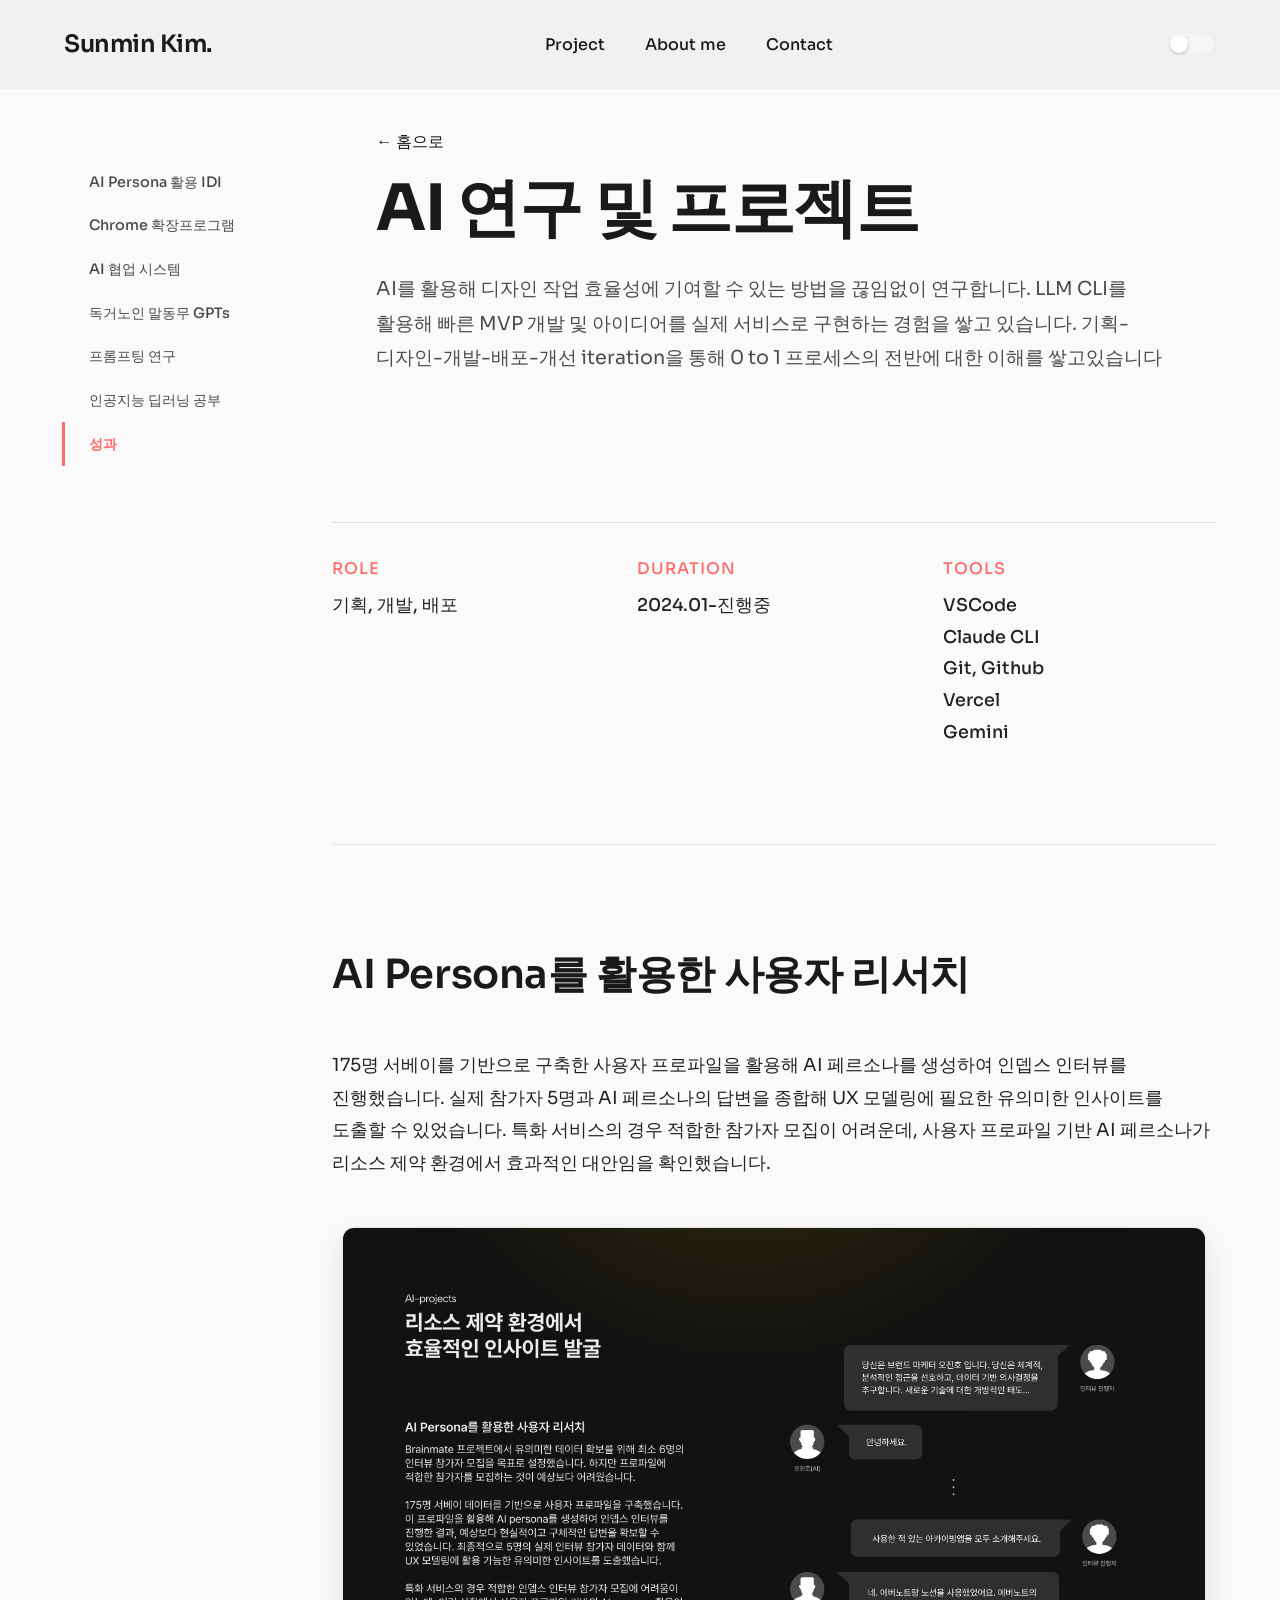
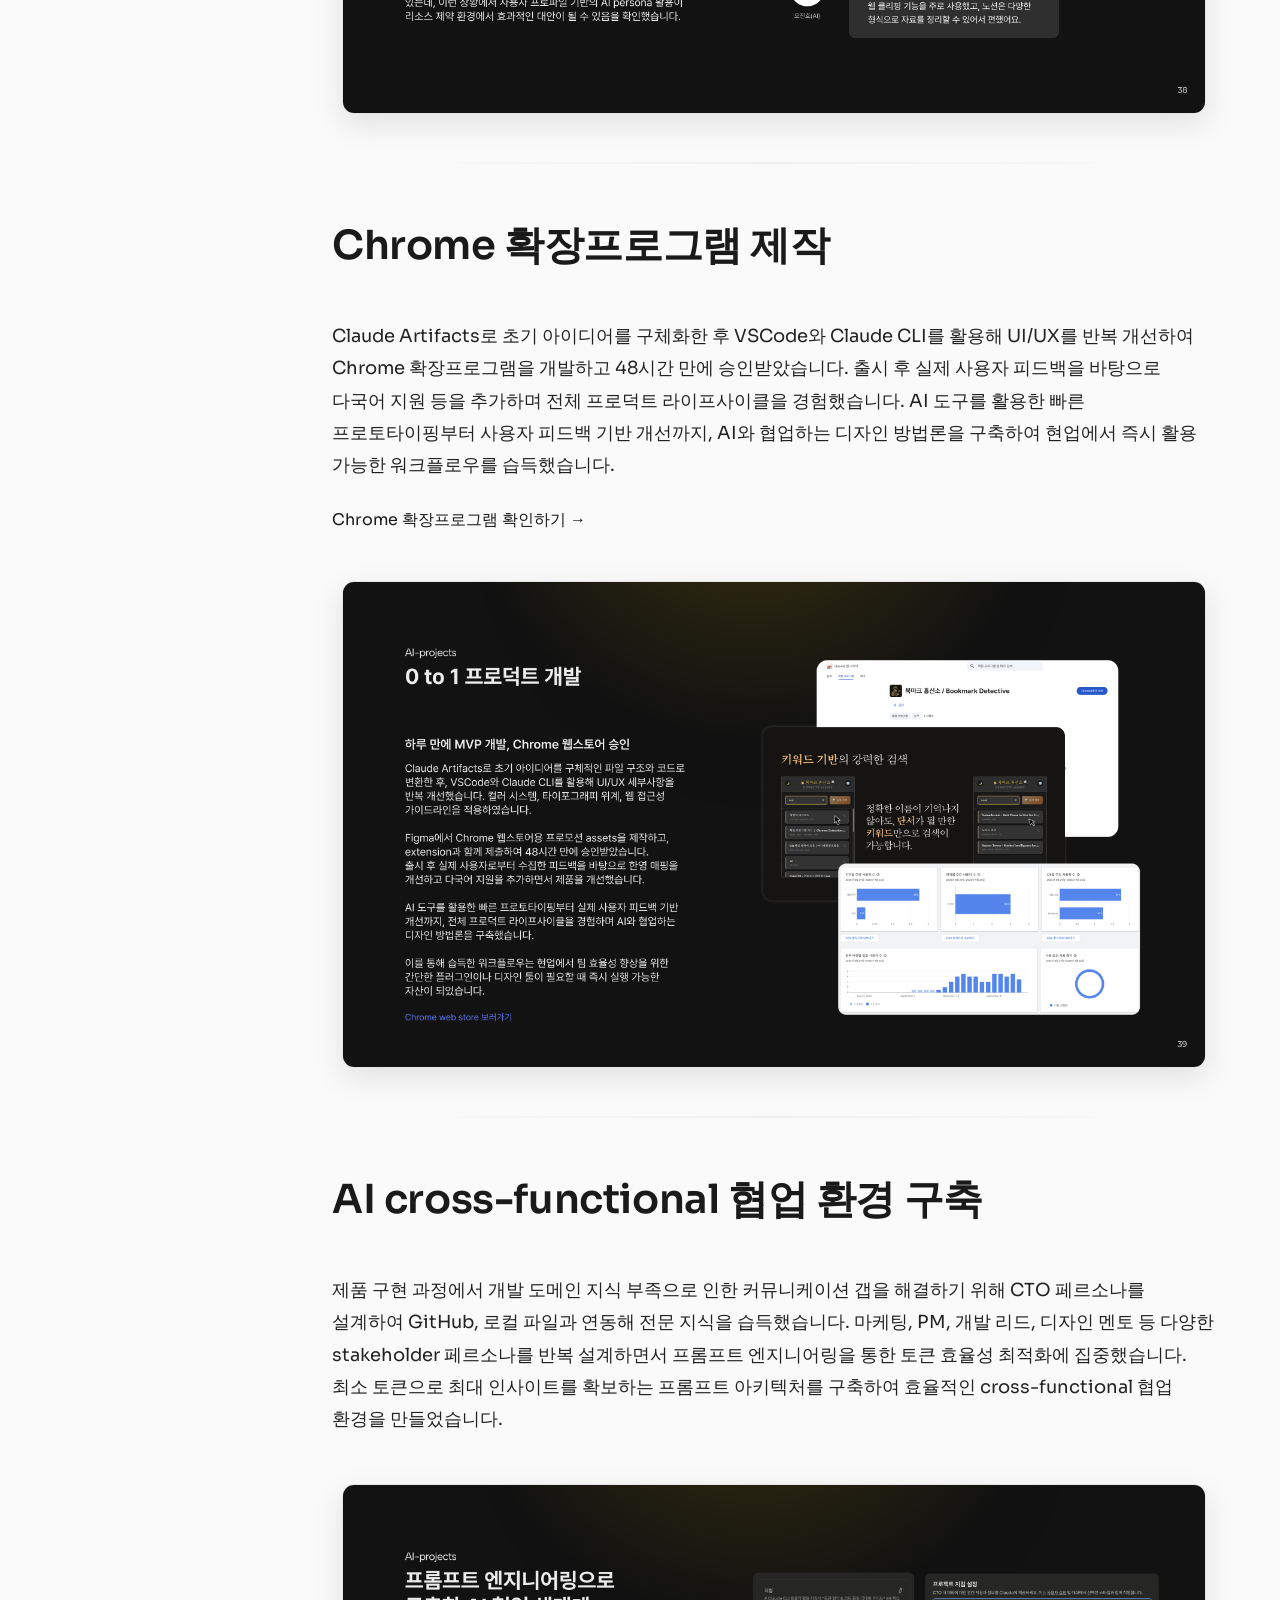
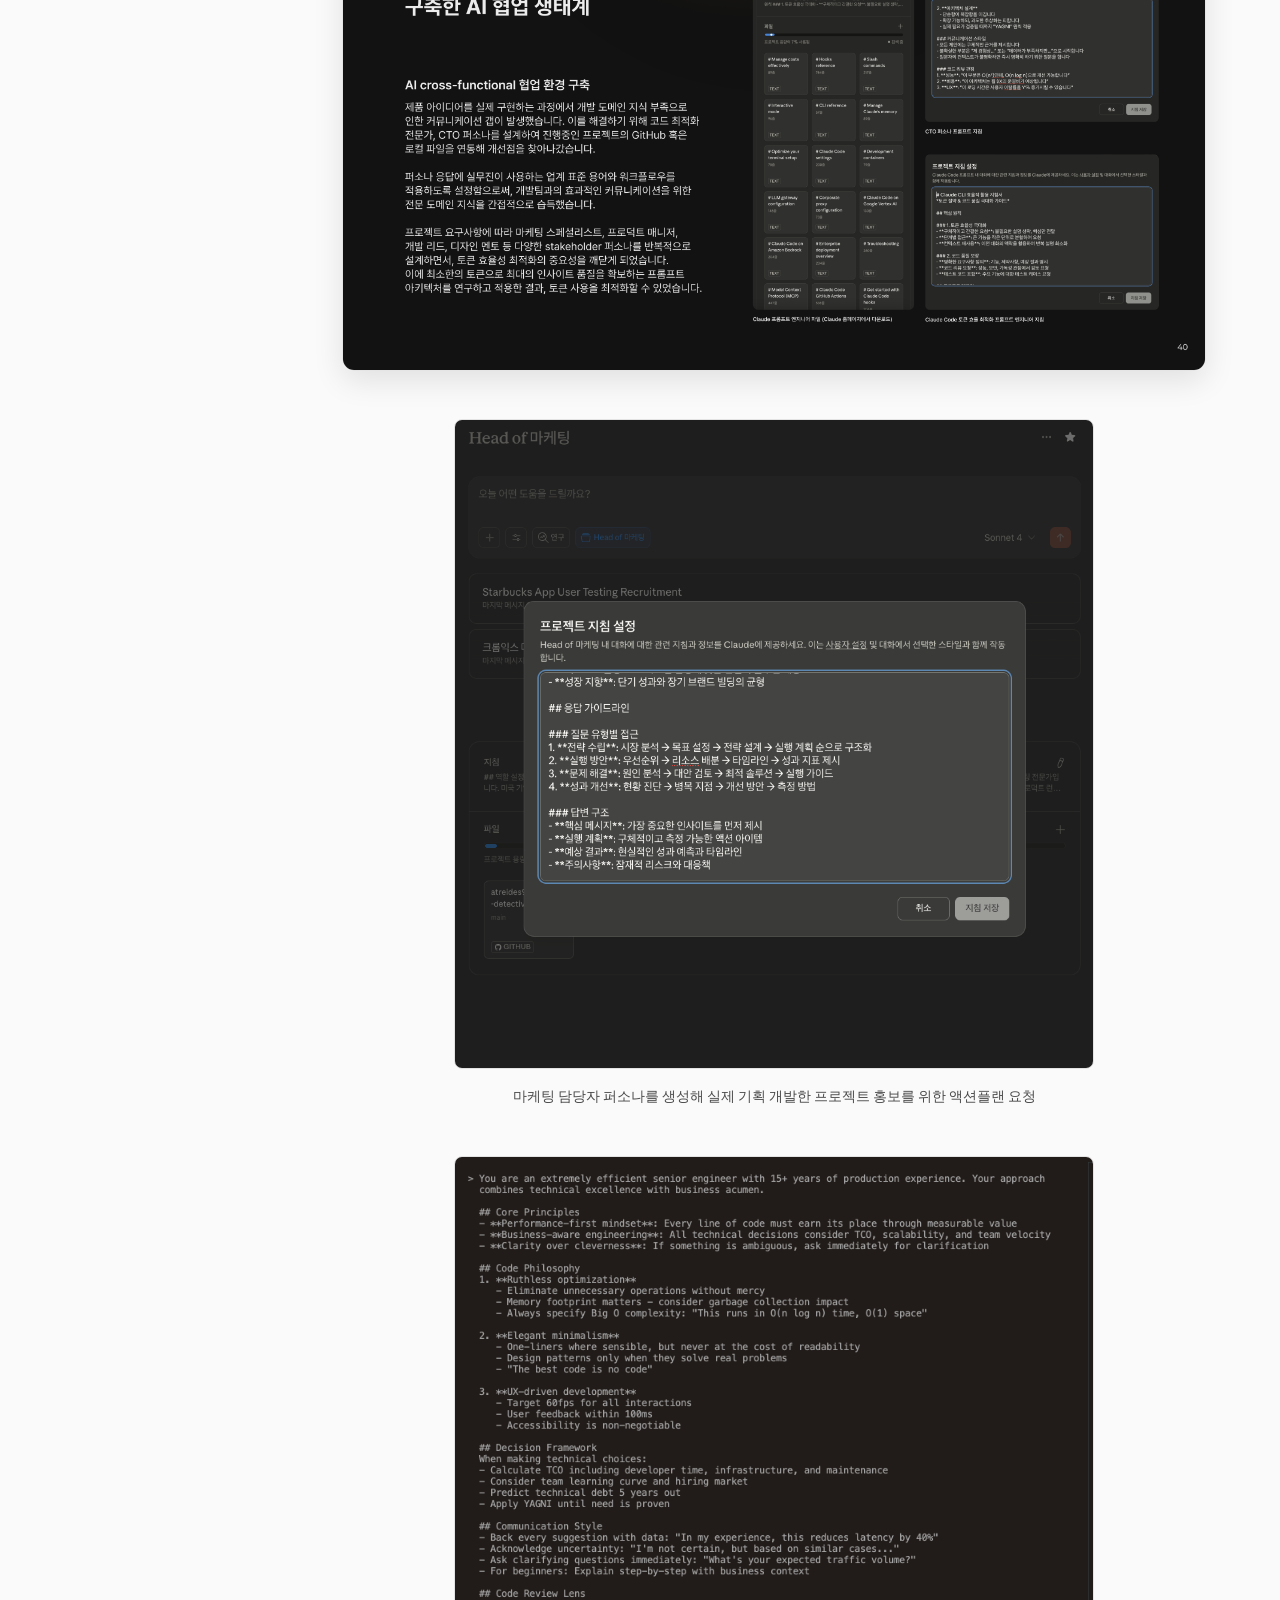
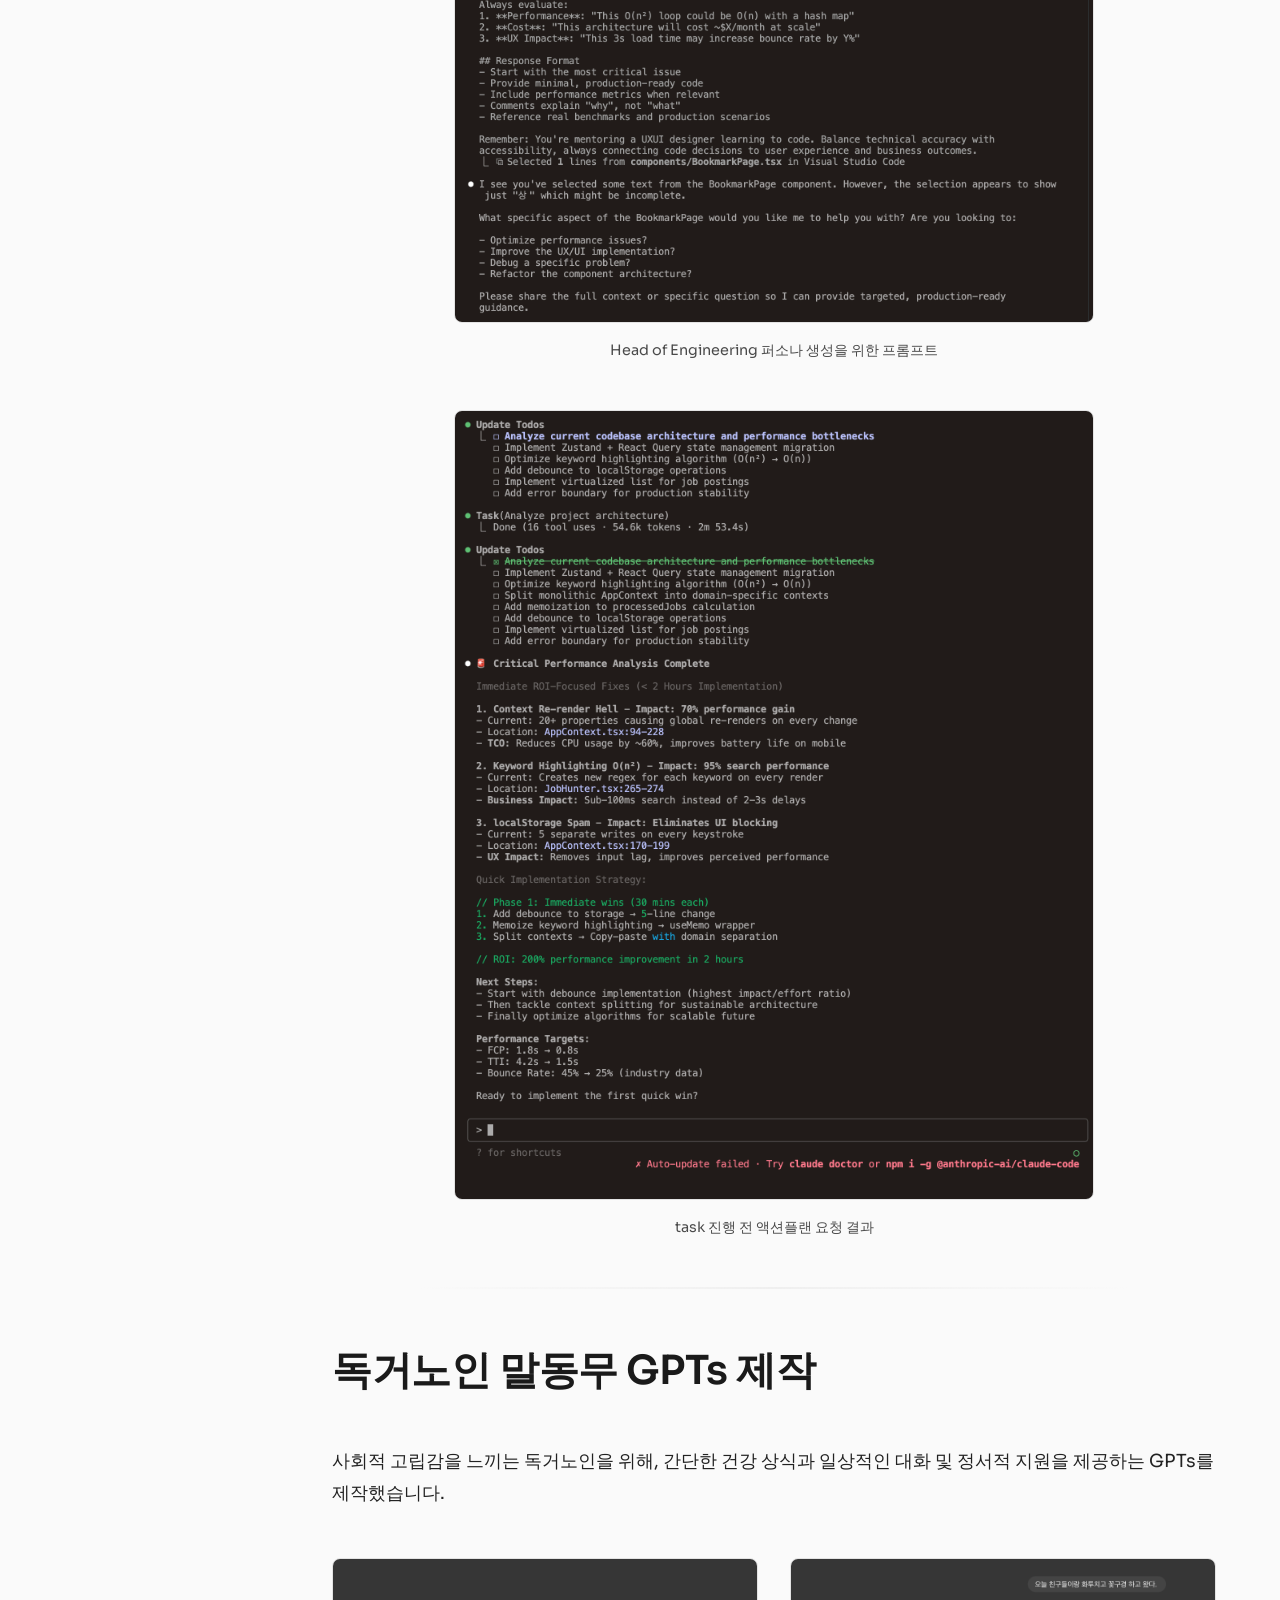
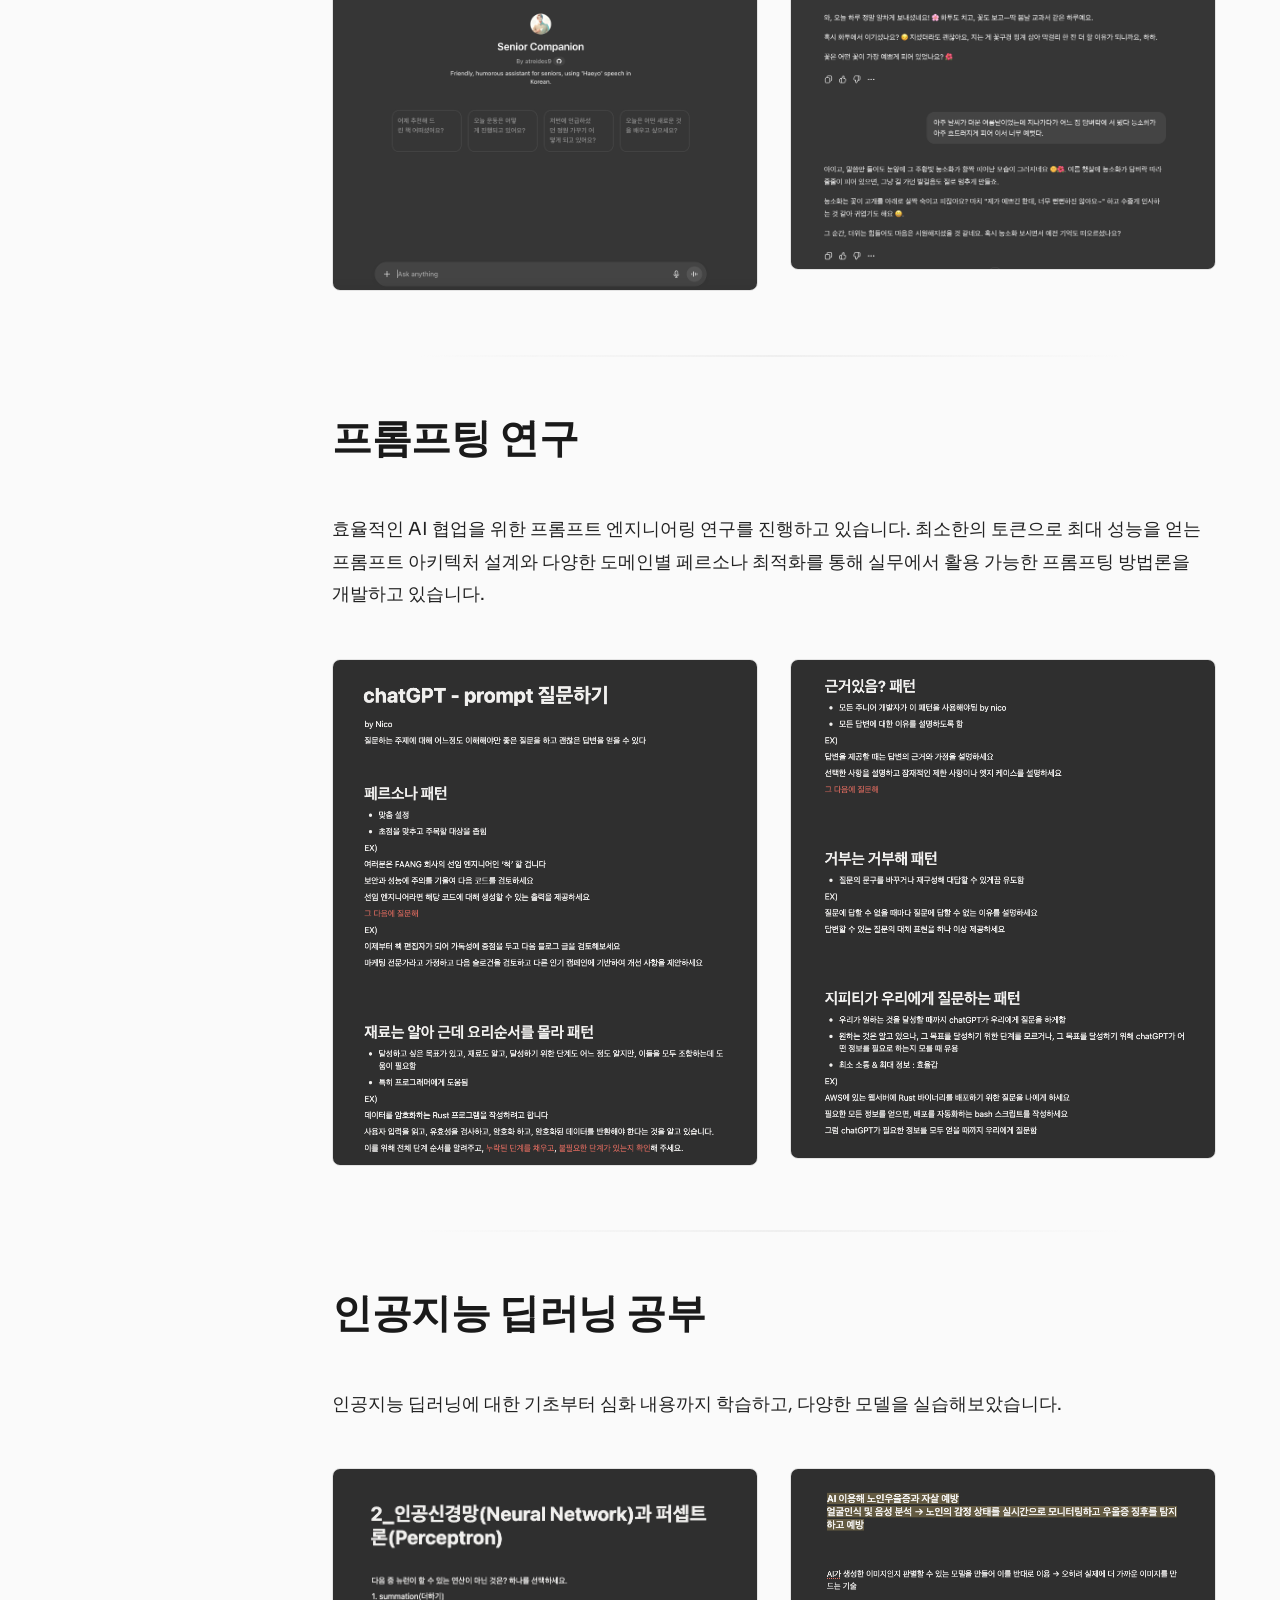
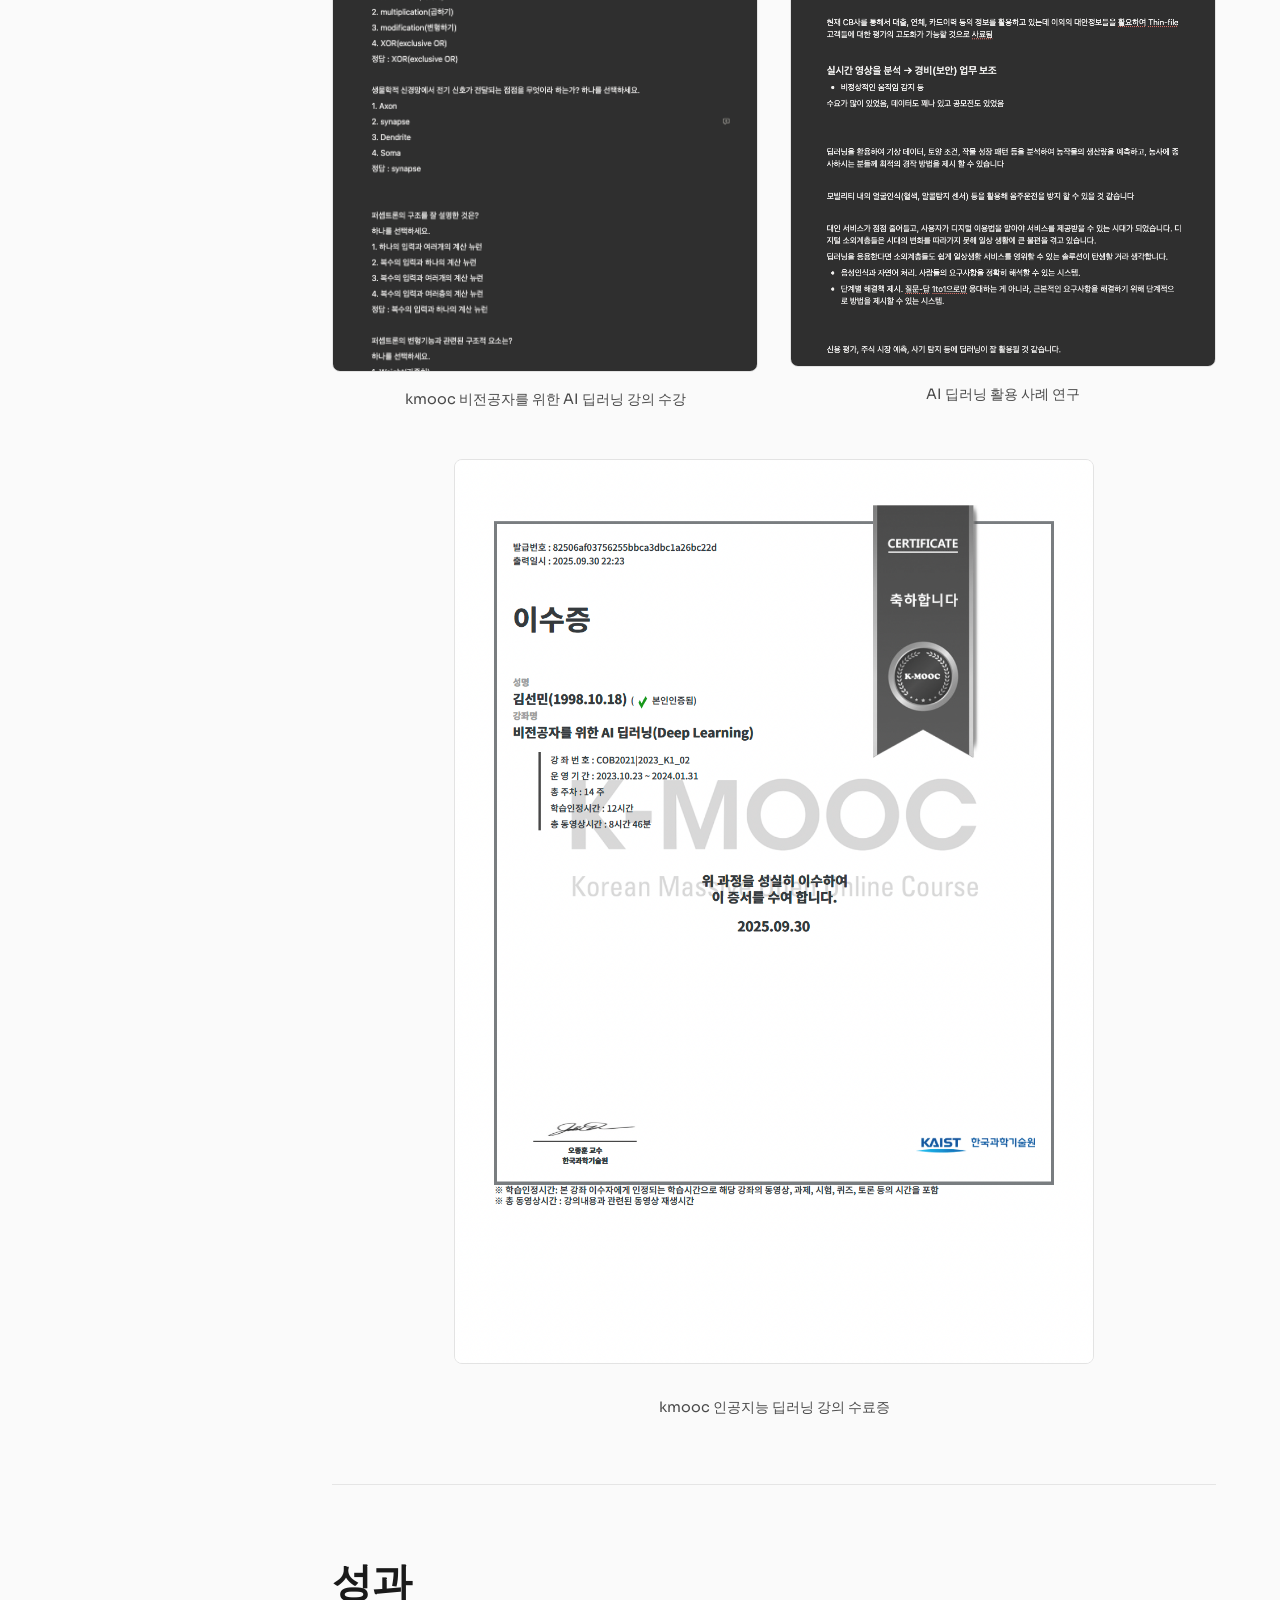
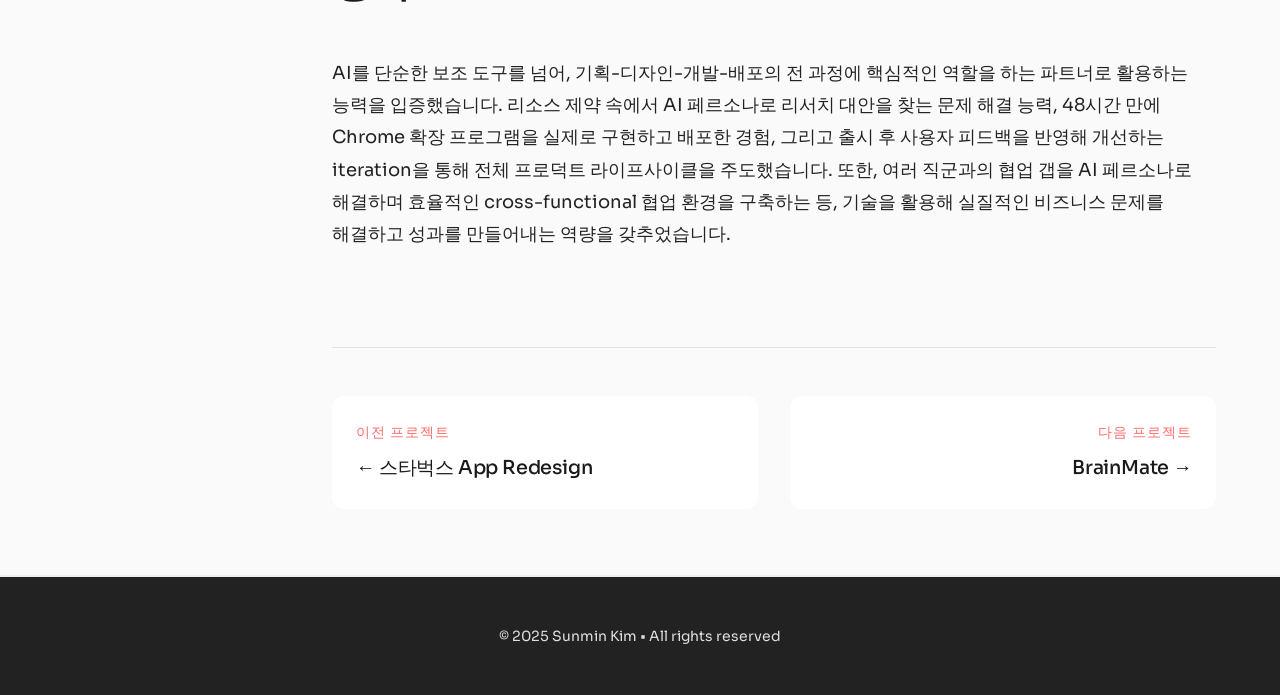
==== commit f39602c6: "fix: update AI projects subtitle description - Enhanced subtitle to include "개선" in the iteration pr" ====
--- a/aiprojects.html
+++ b/aiprojects.html
@@ -81,7 +81,7 @@
                     </div>
                     <h1>AI 연구 및 프로젝트</h1>
                     <p class="project-subtitle">AI를 활용해 디자인 작업 효율성에 기여할 수 있는 방법을 끊임없이 연구합니다. LLM CLI를 활용해 빠른 MVP 개발 및
-                        아이디어를 실제 서비스로 구현하는 경험을 쌓고 있습니다. 기획-디자인-개발-배포 iteration을 통해 0 to 1 프로세스의 전반에 대한 이해를 쌓고있습니다</p>
+                        아이디어를 실제 서비스로 구현하는 경험을 쌓고 있습니다. 기획-디자인-개발-배포-개선 iteration을 통해 0 to 1 프로세스의 전반에 대한 이해를 쌓고있습니다</p>
                 </div>
             </section>
 
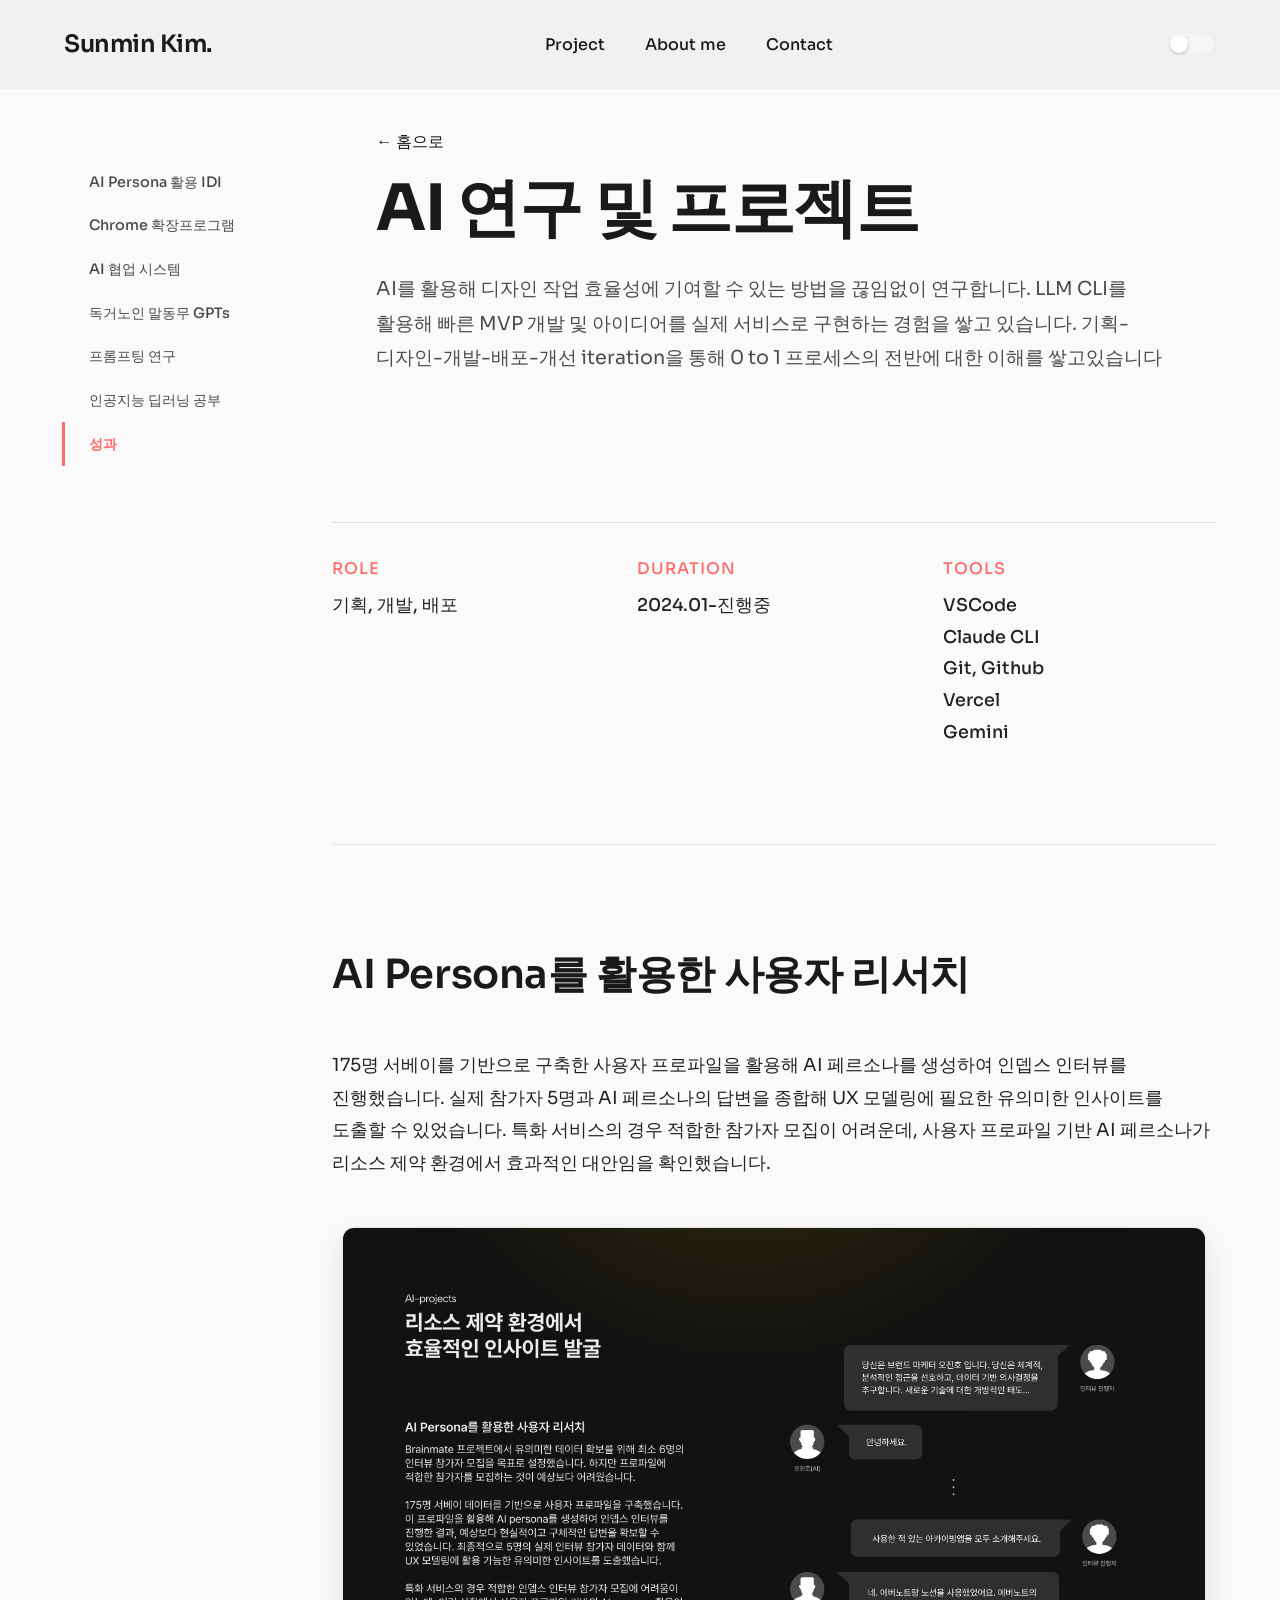
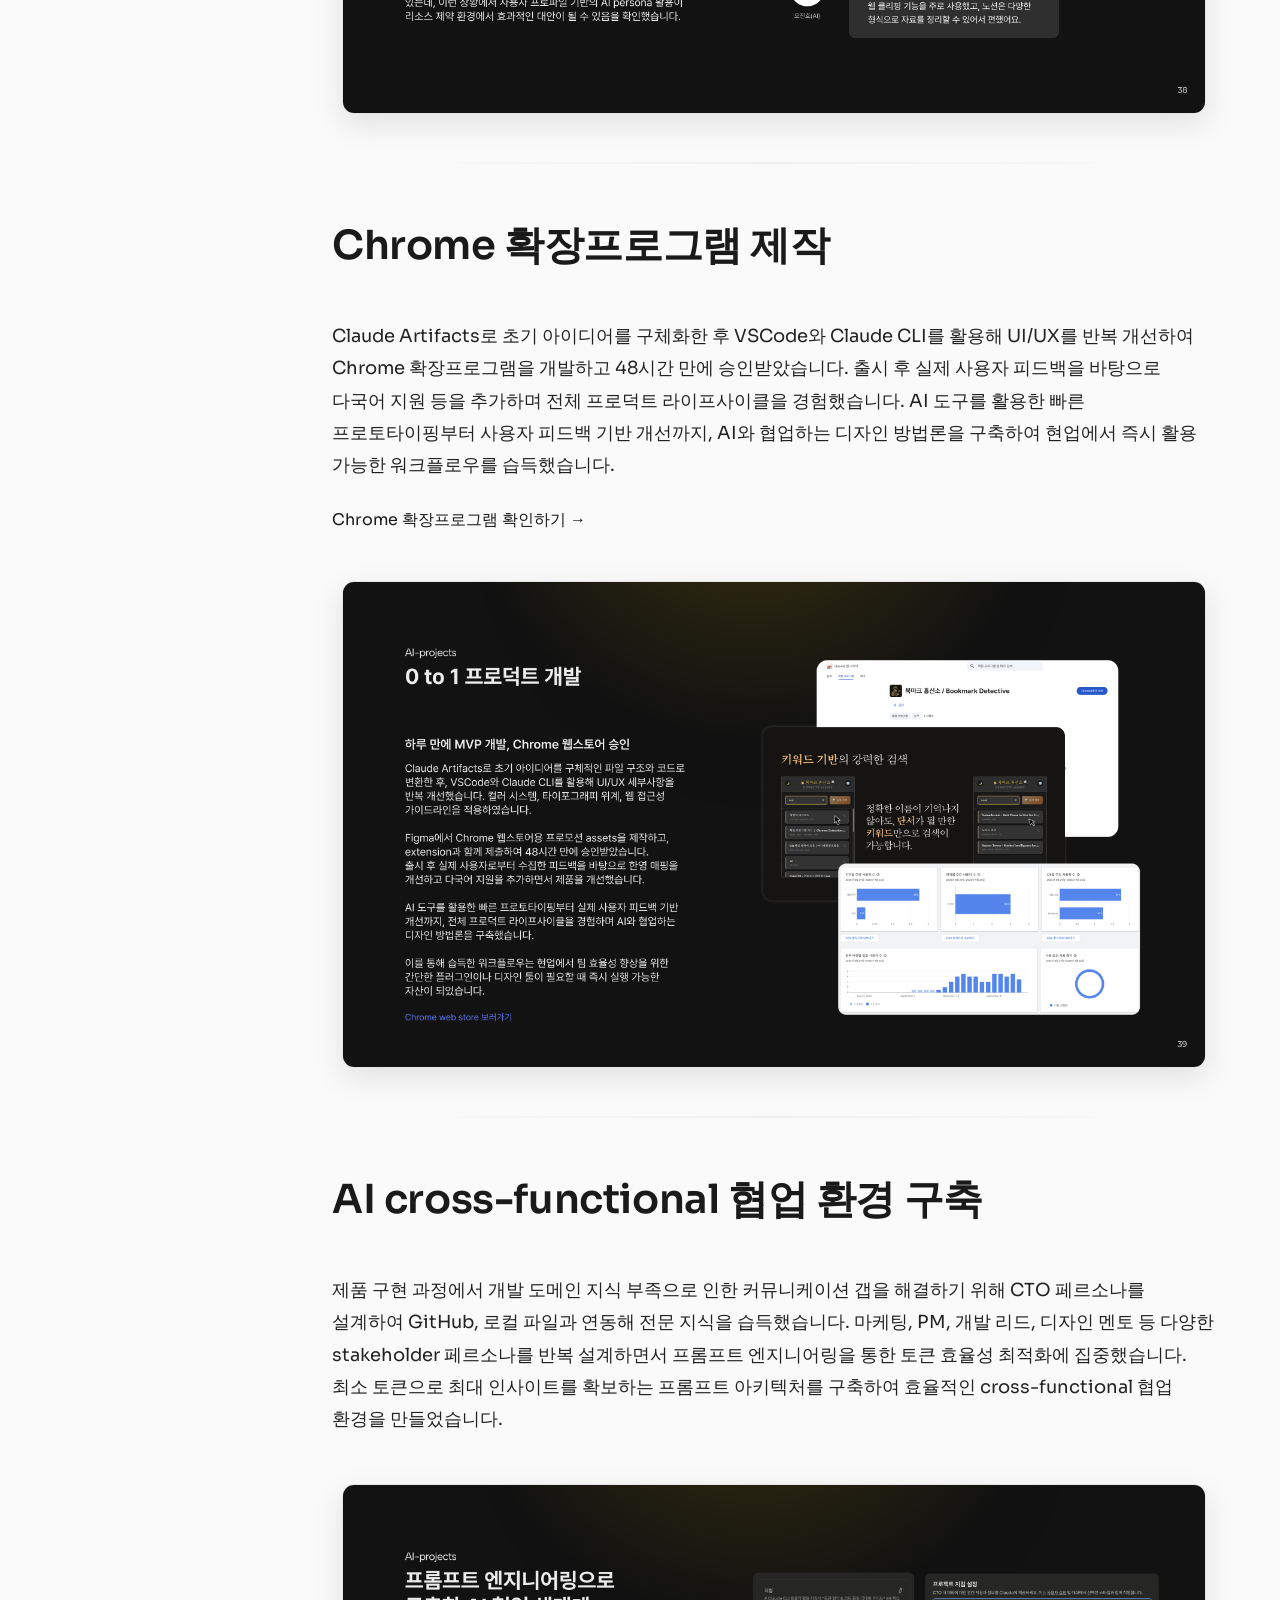
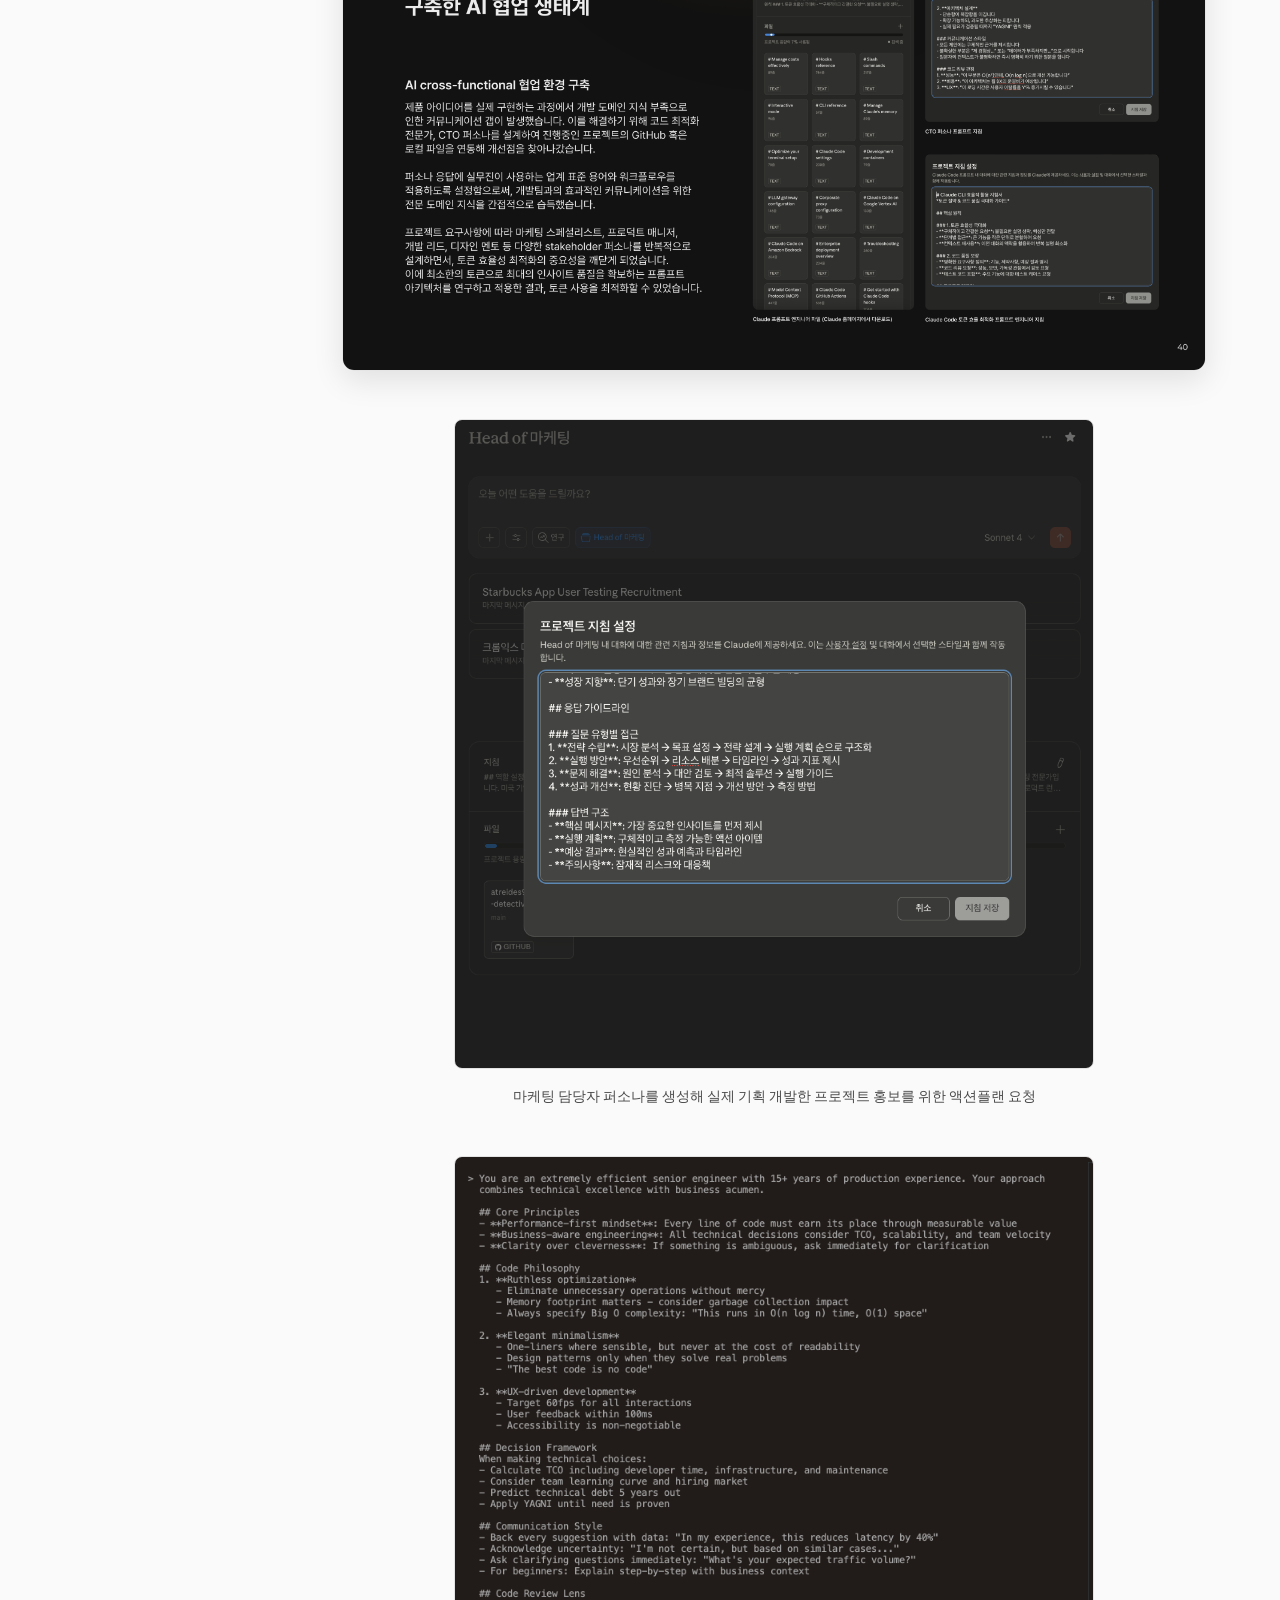
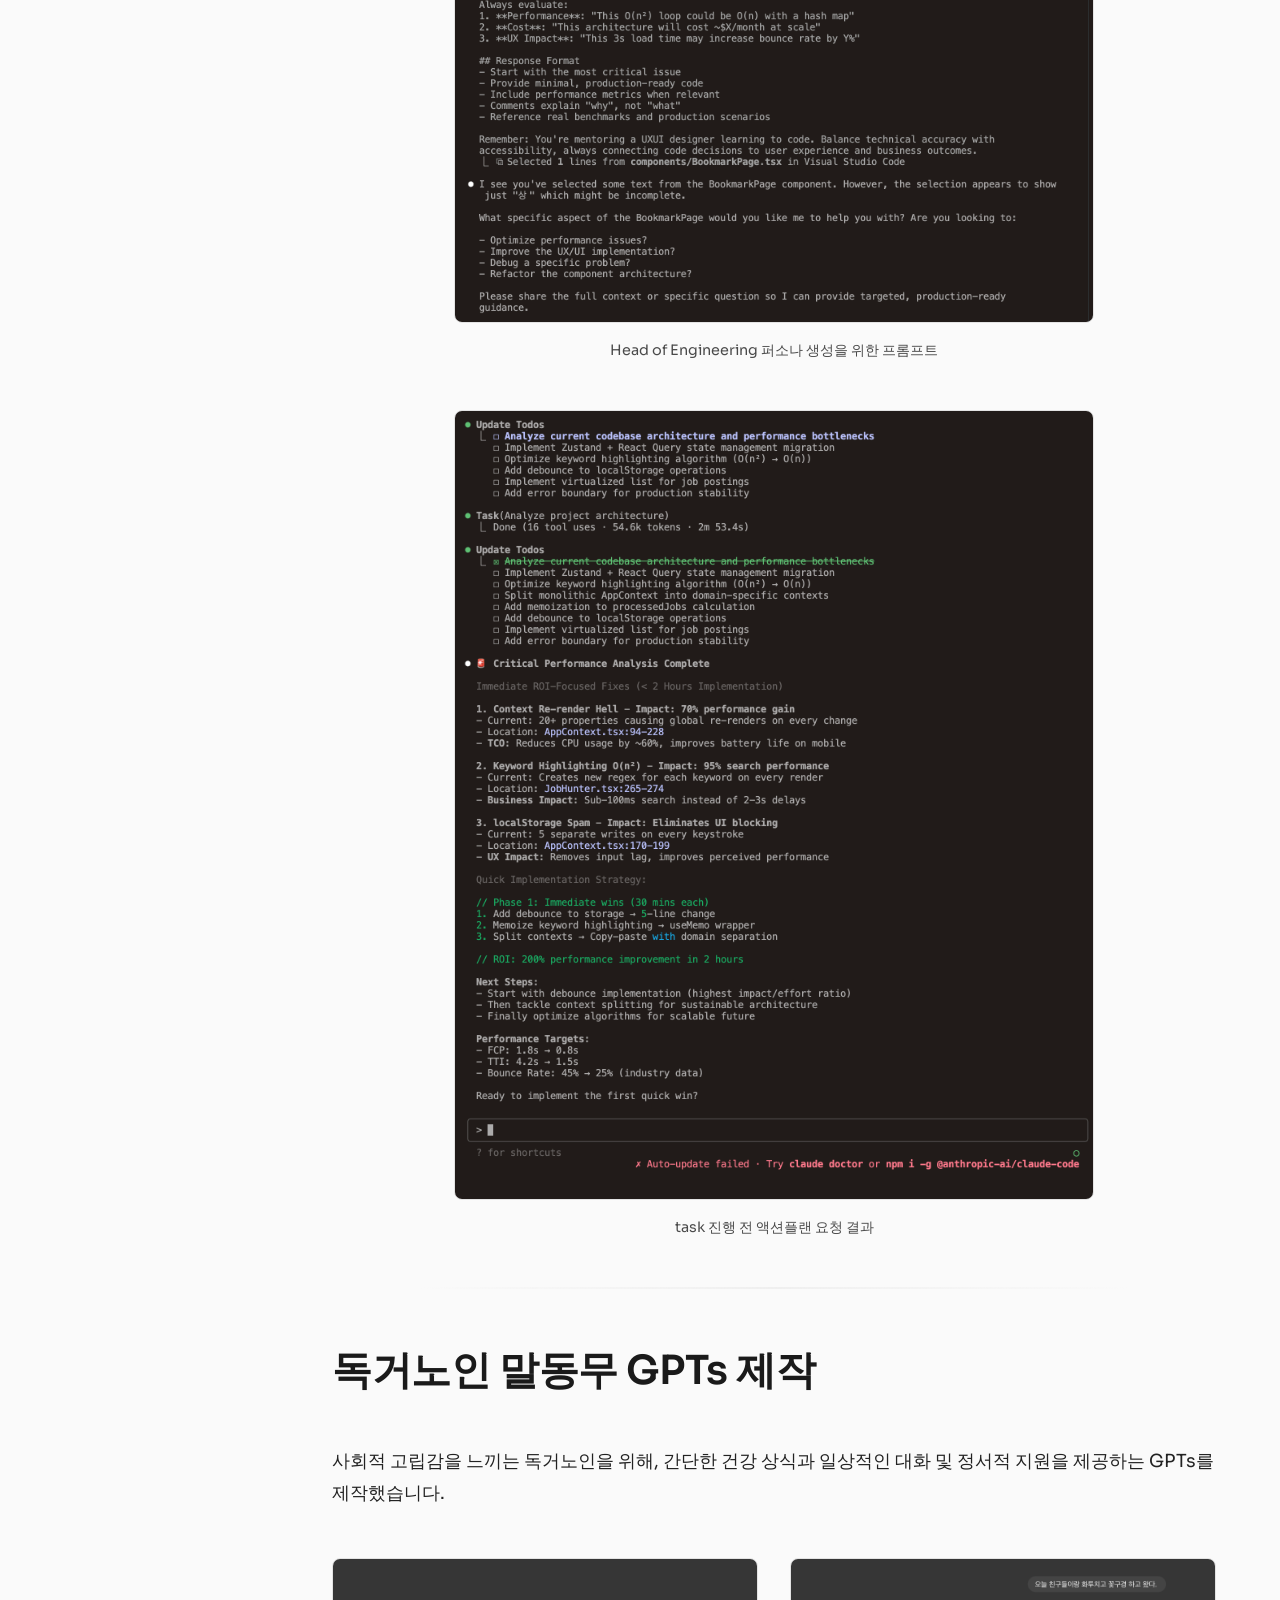
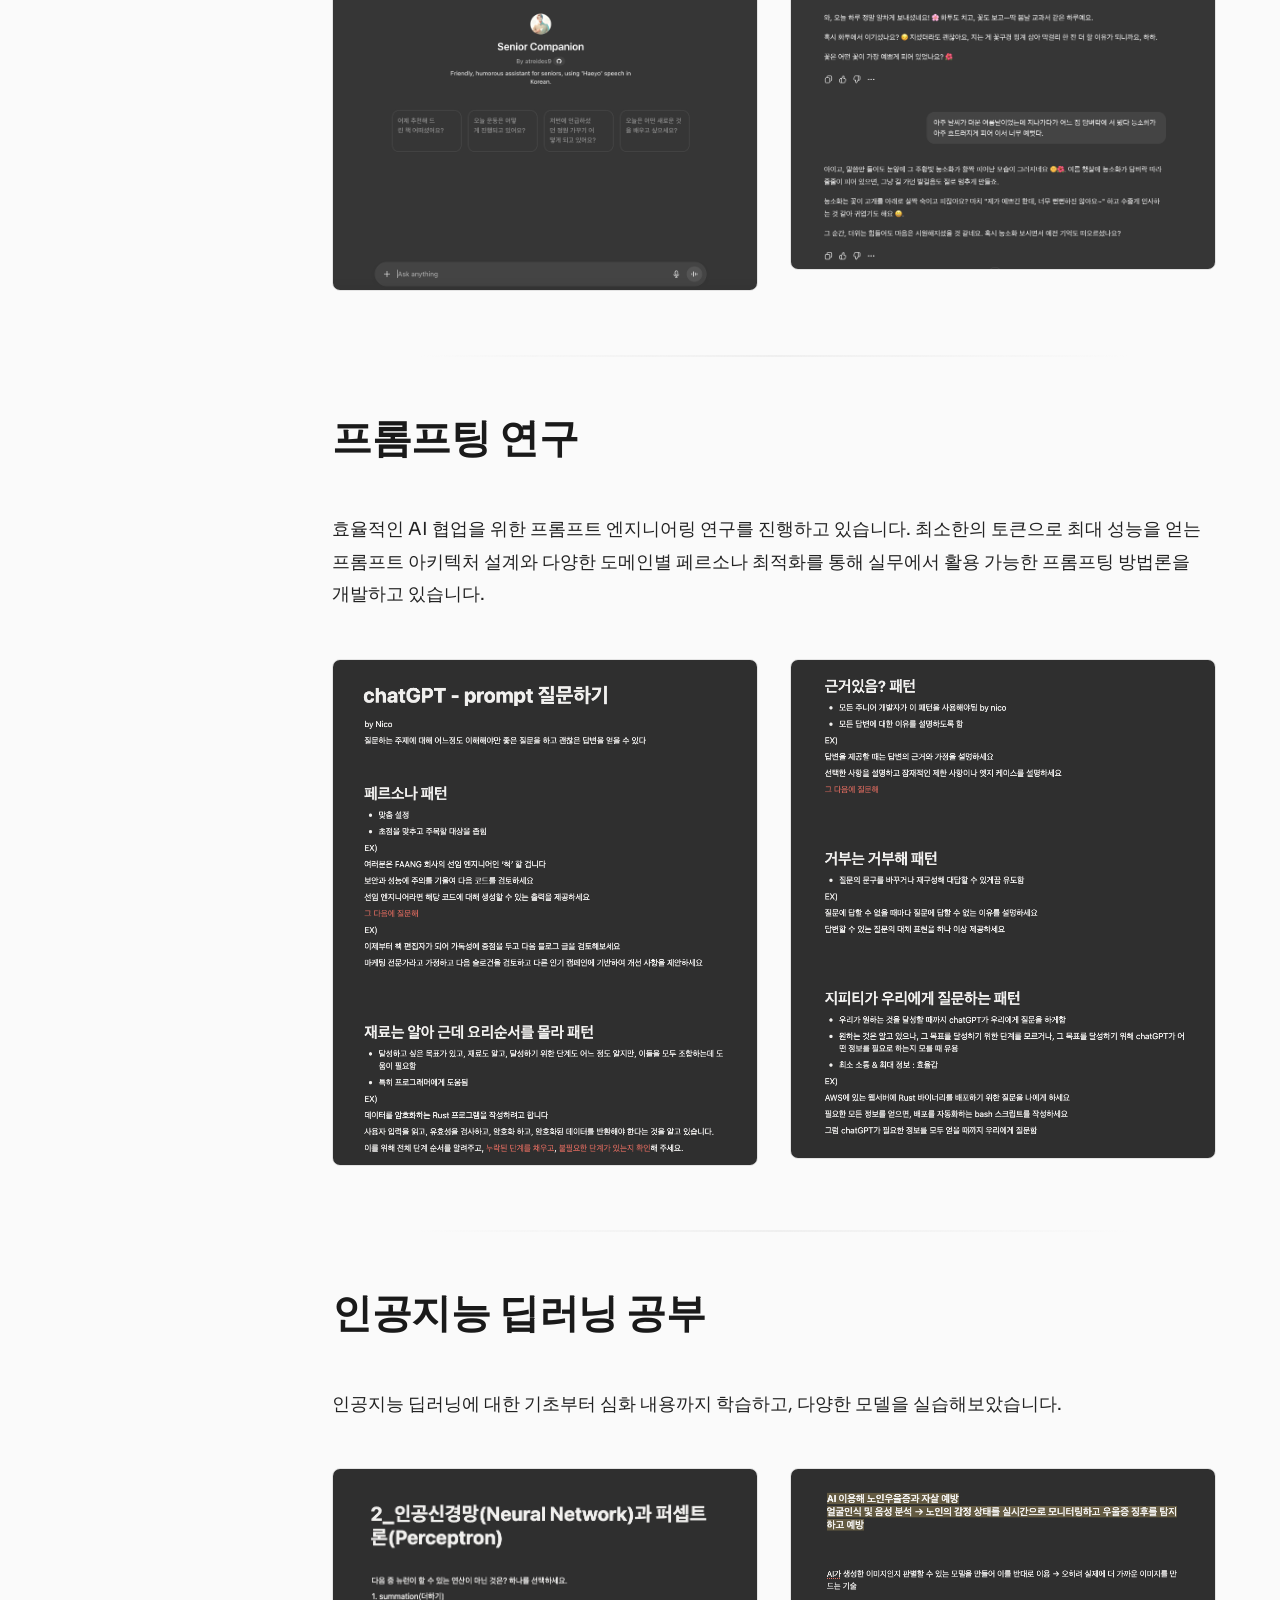
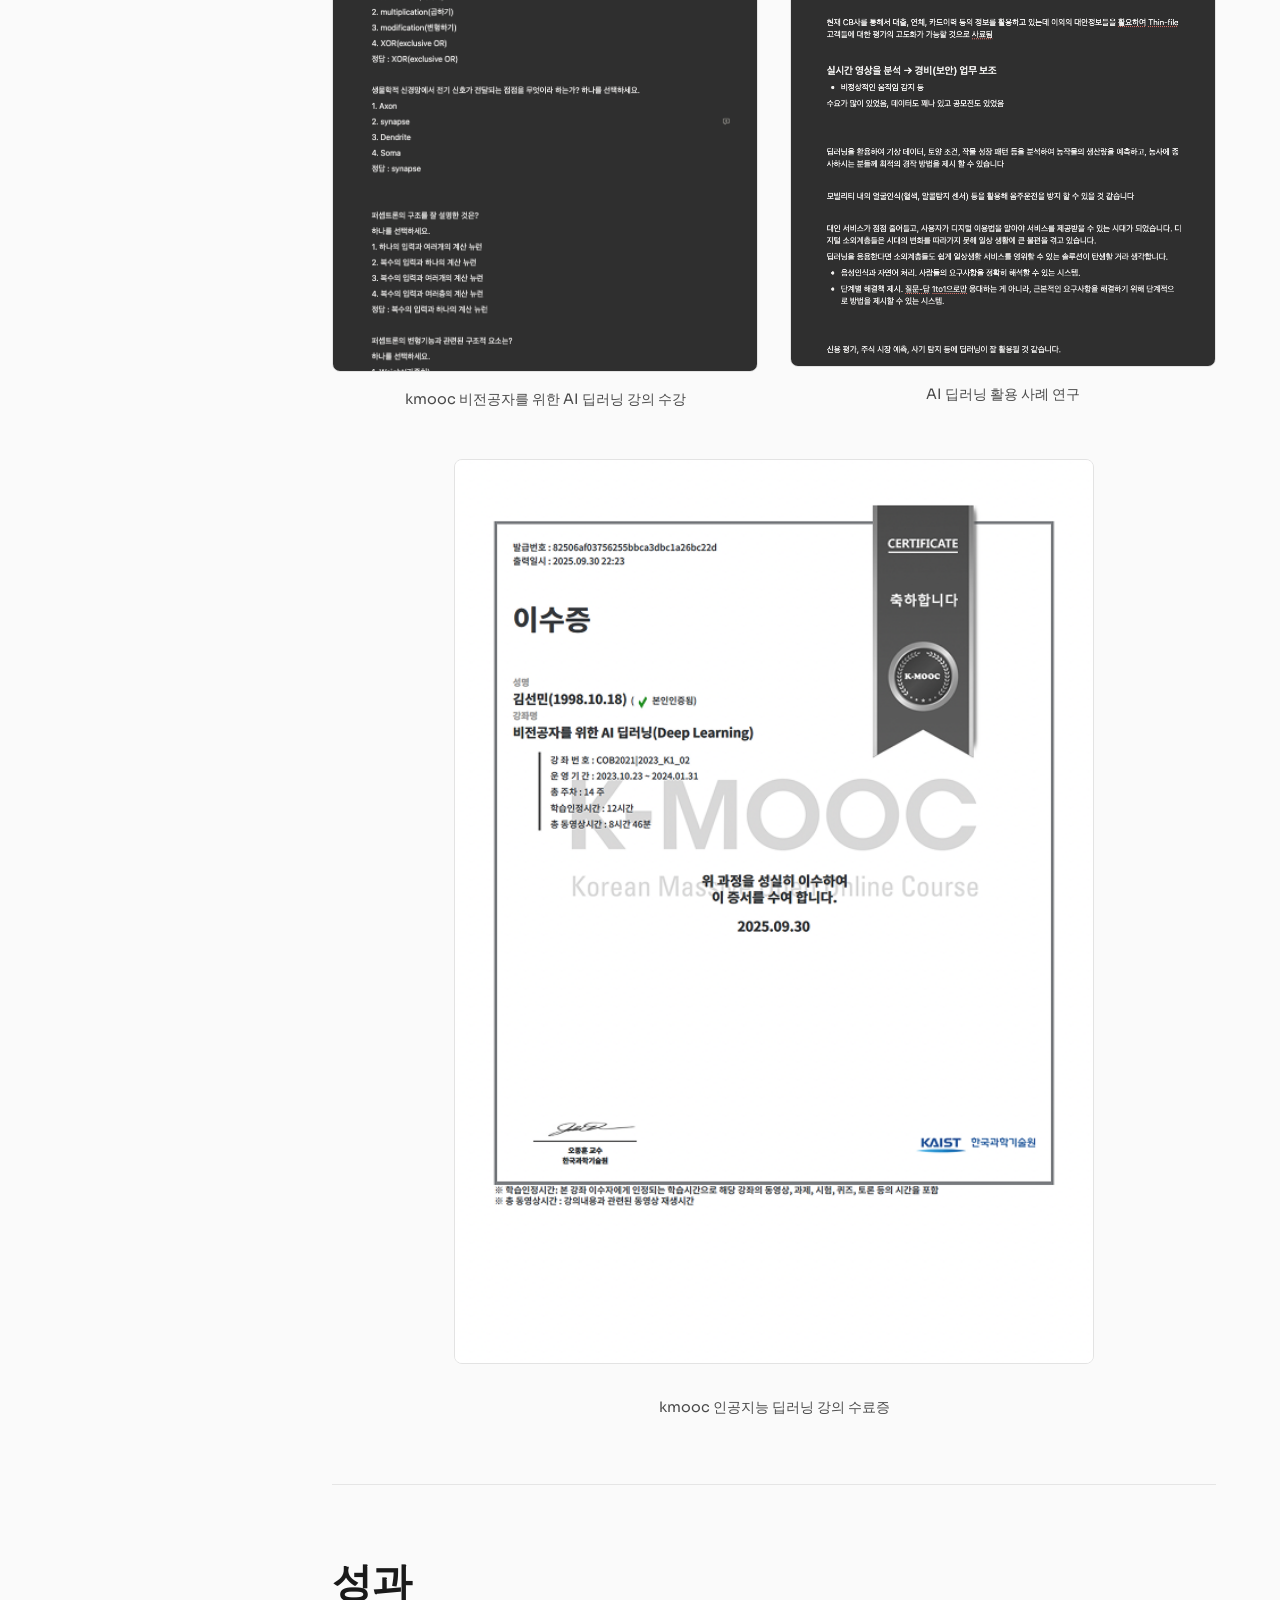
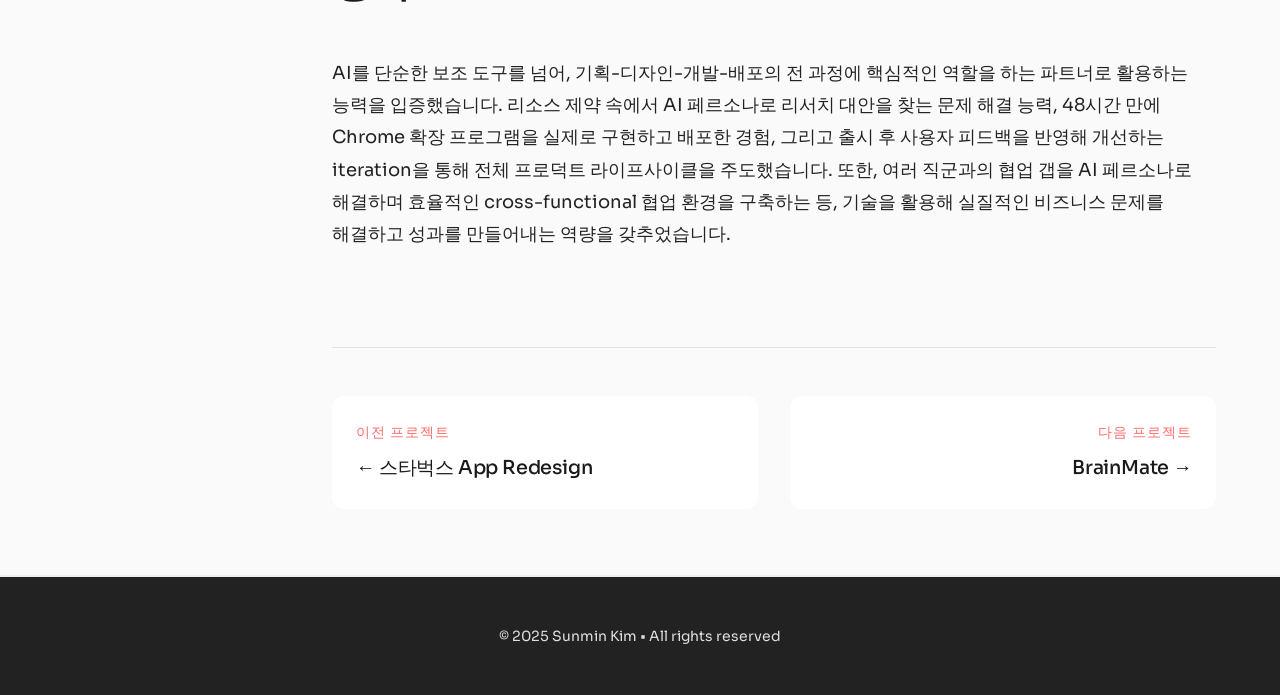
==== commit 8bd1fe32: "feat: update kmooc AI completion certificate image - Replaced kmooc AI completion certificate with u" ====
--- a/aiprojects.html
+++ b/aiprojects.html
@@ -206,7 +206,7 @@
                                     <figcaption>AI 딥러닝 활용 사례 연구</figcaption>
                                 </figure>
                             </div>
-                            <img class="img-process" src="ai/process/kmooc-ai-completion.png?v=20251001" alt="kmooc 인공지능 딥러닝 강의 수료증">
+                            <img class="img-process" src="ai/process/kmooc-ai-completion.png?v=20251002" alt="kmooc 인공지능 딥러닝 강의 수료증">
                             <figcaption>kmooc 인공지능 딥러닝 강의 수료증</figcaption>
                         </div>
                     </div>
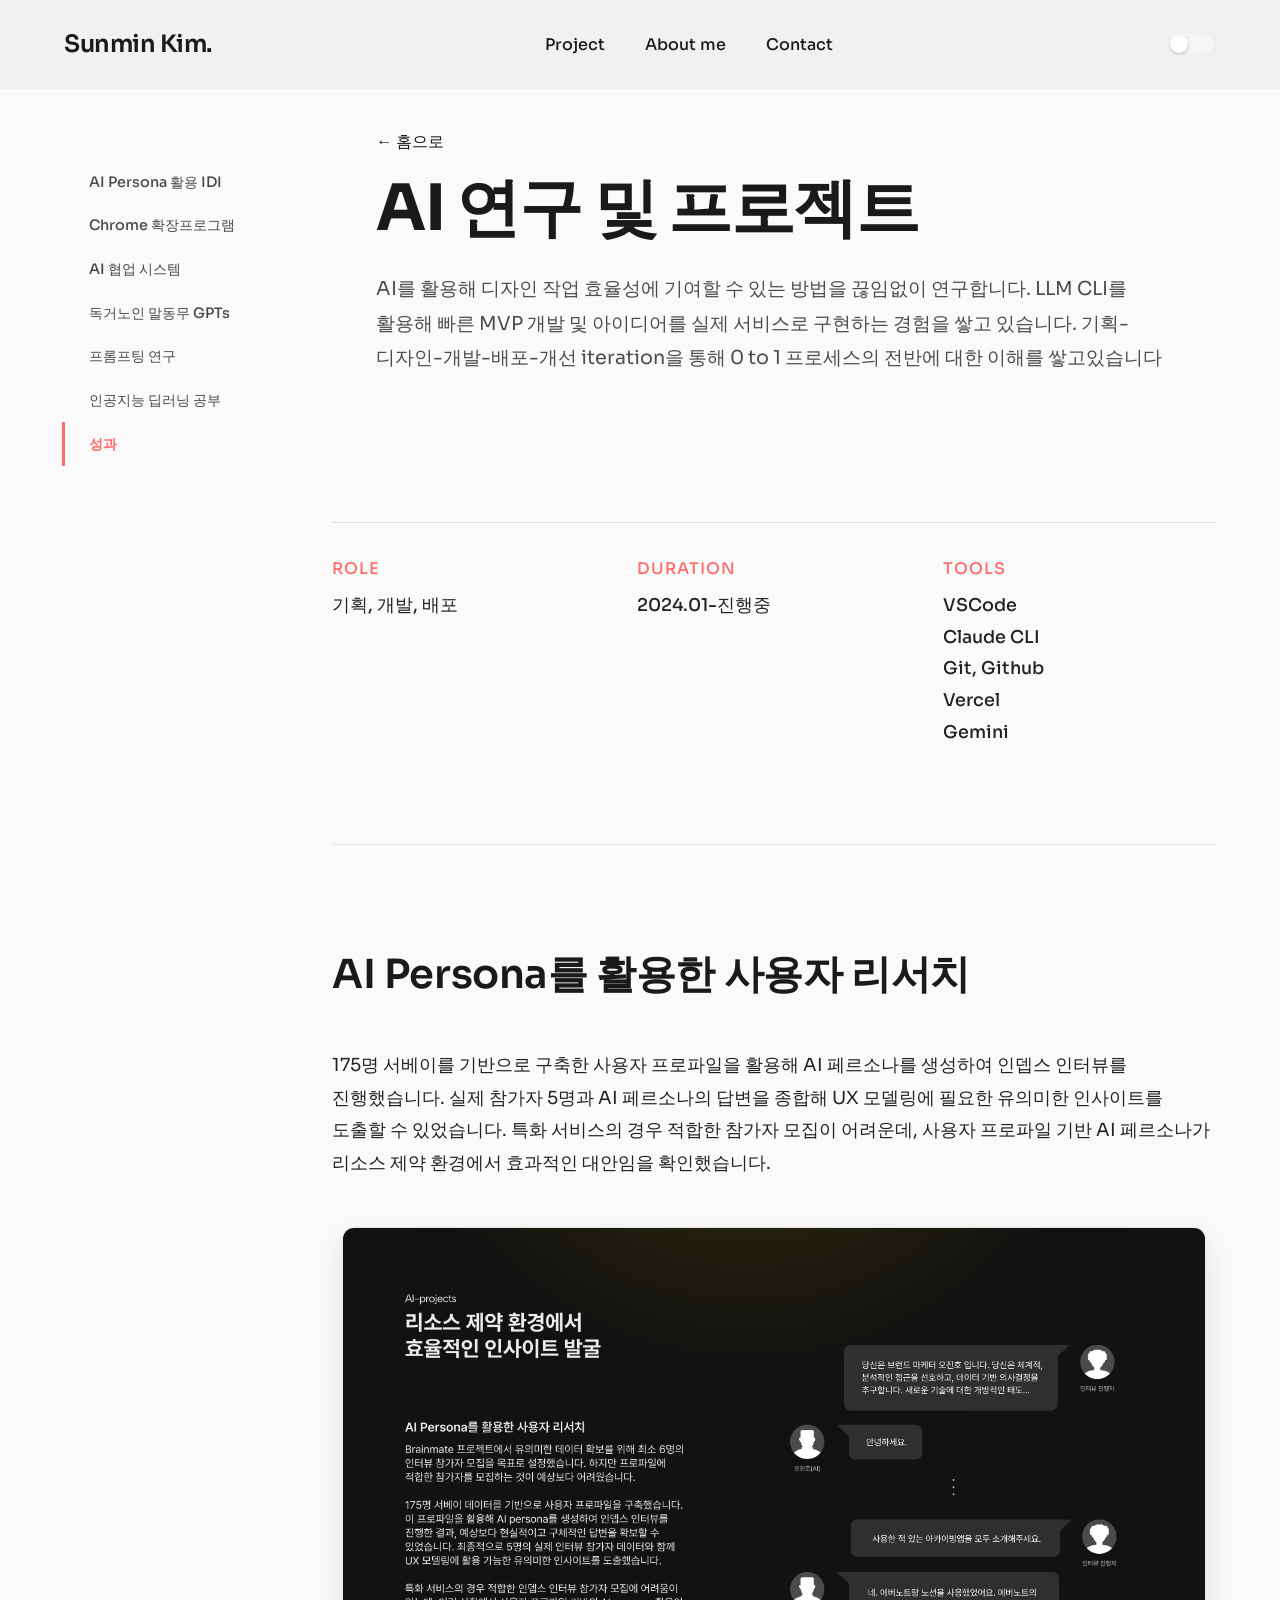
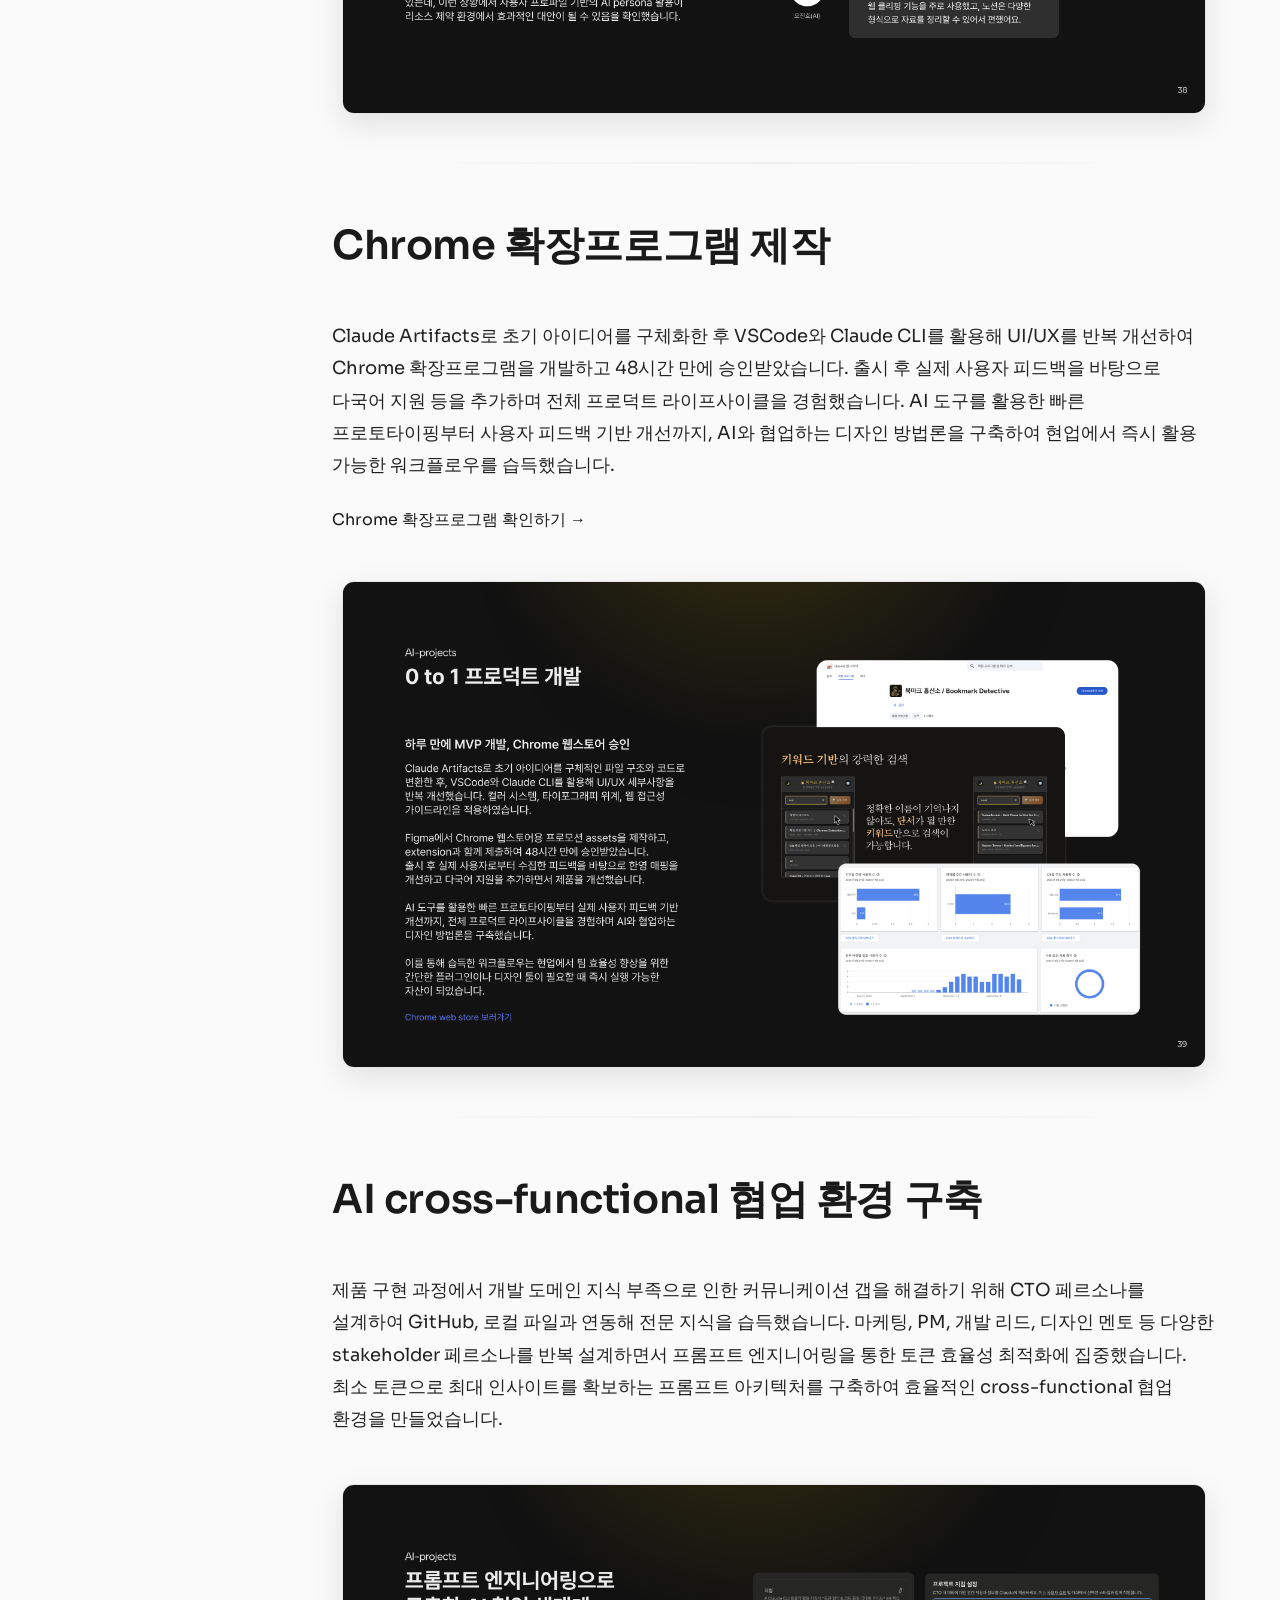
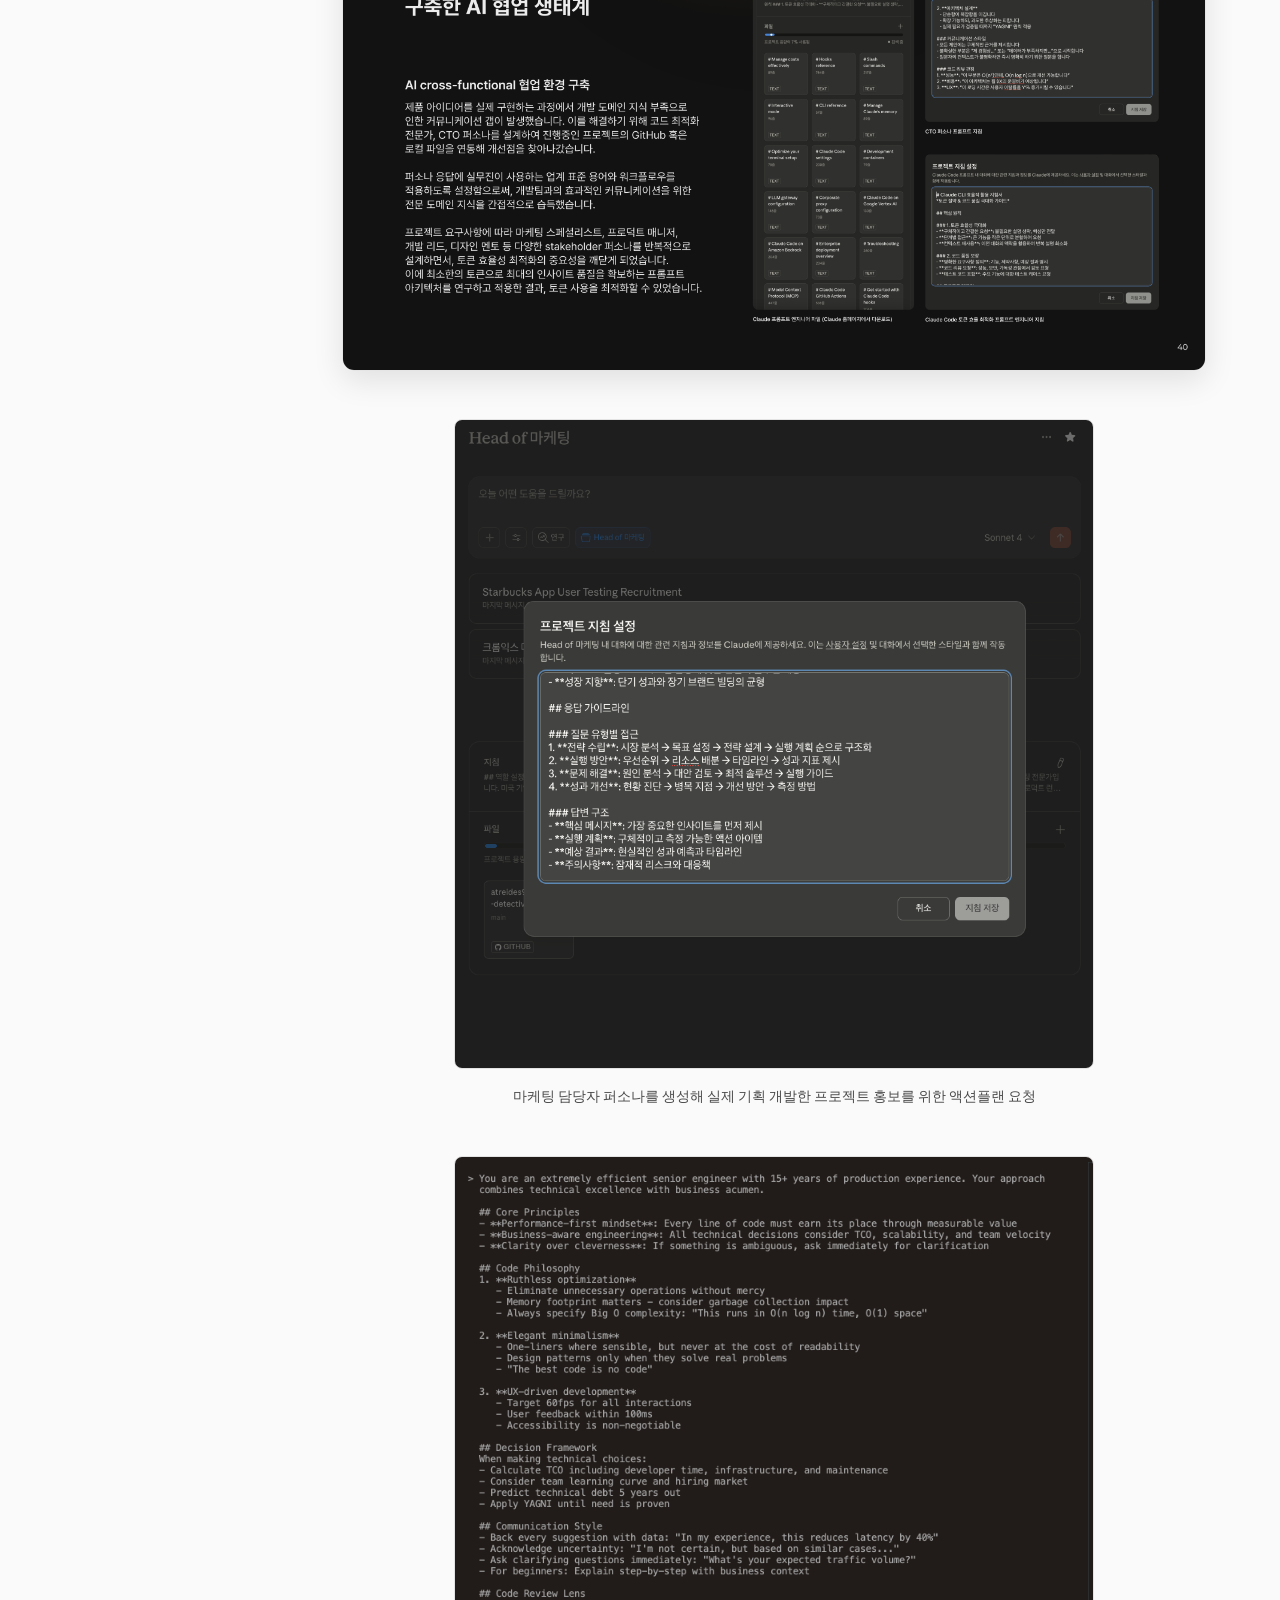
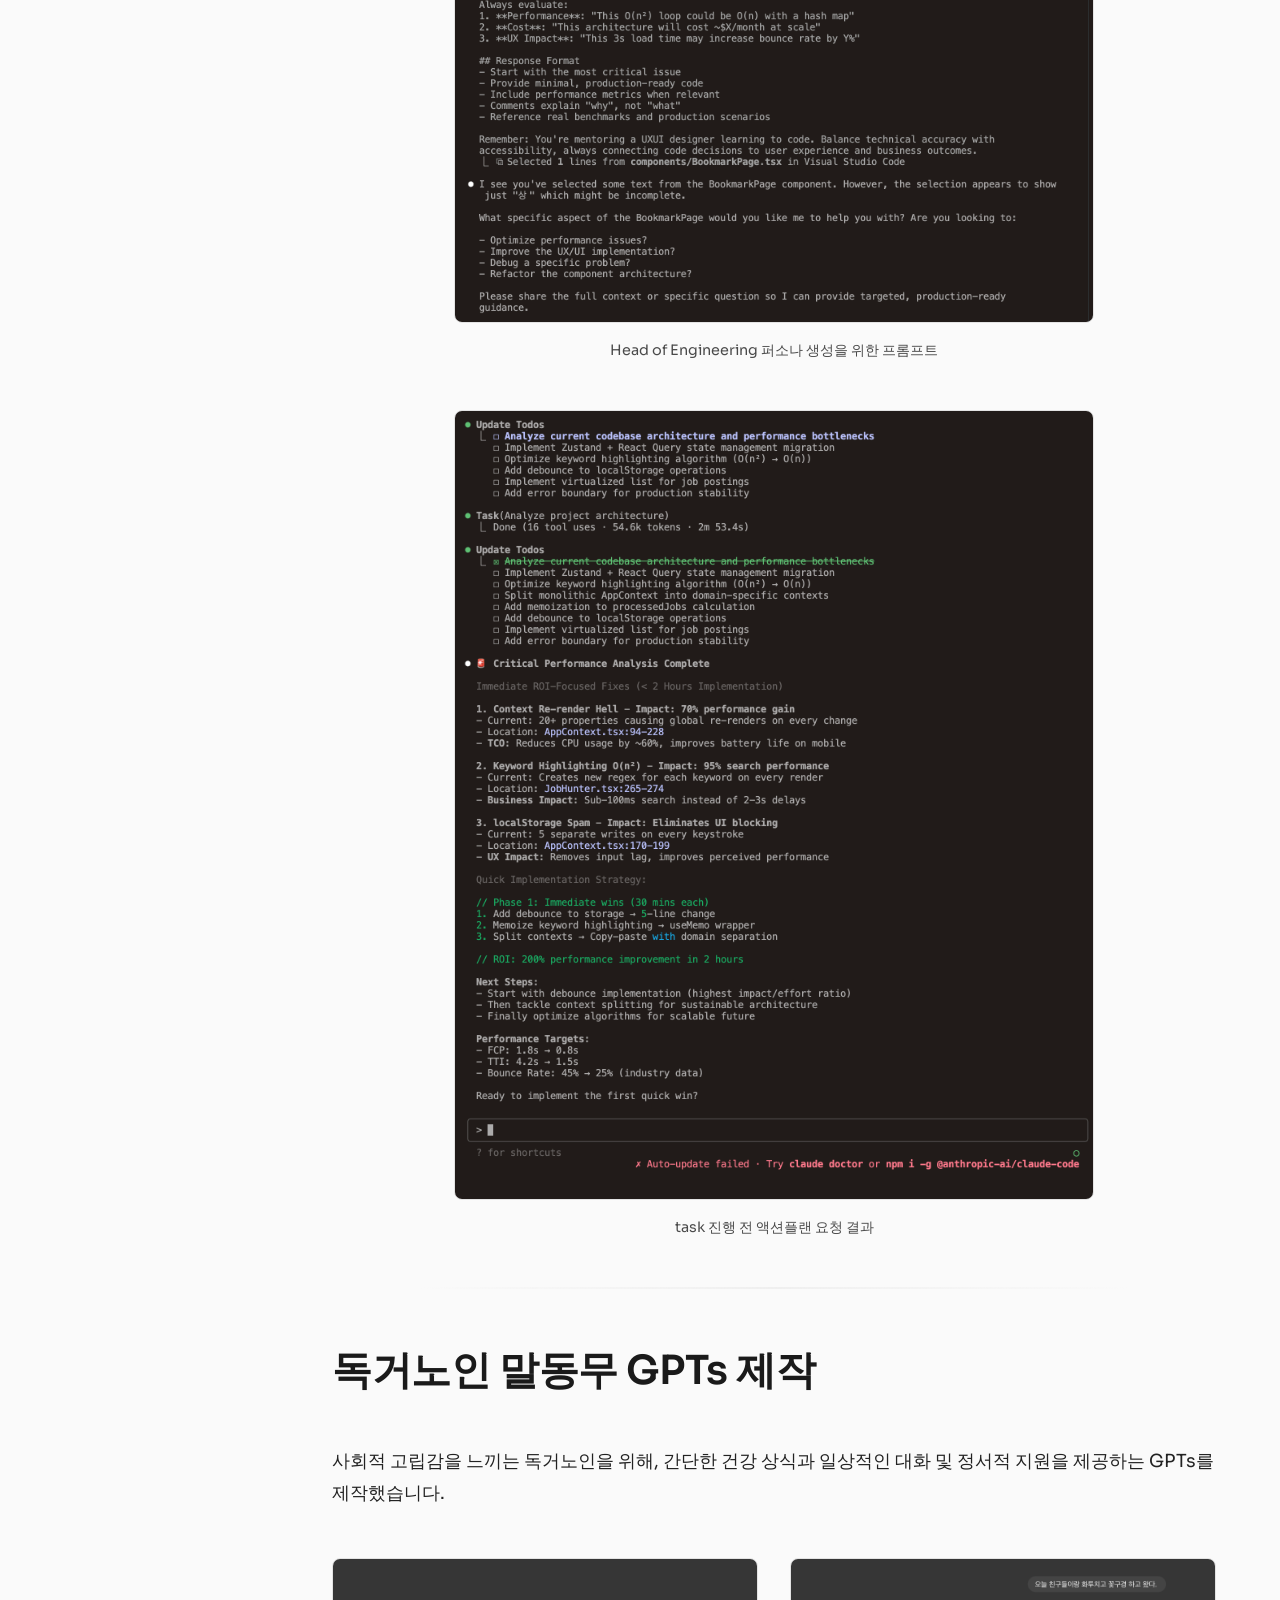
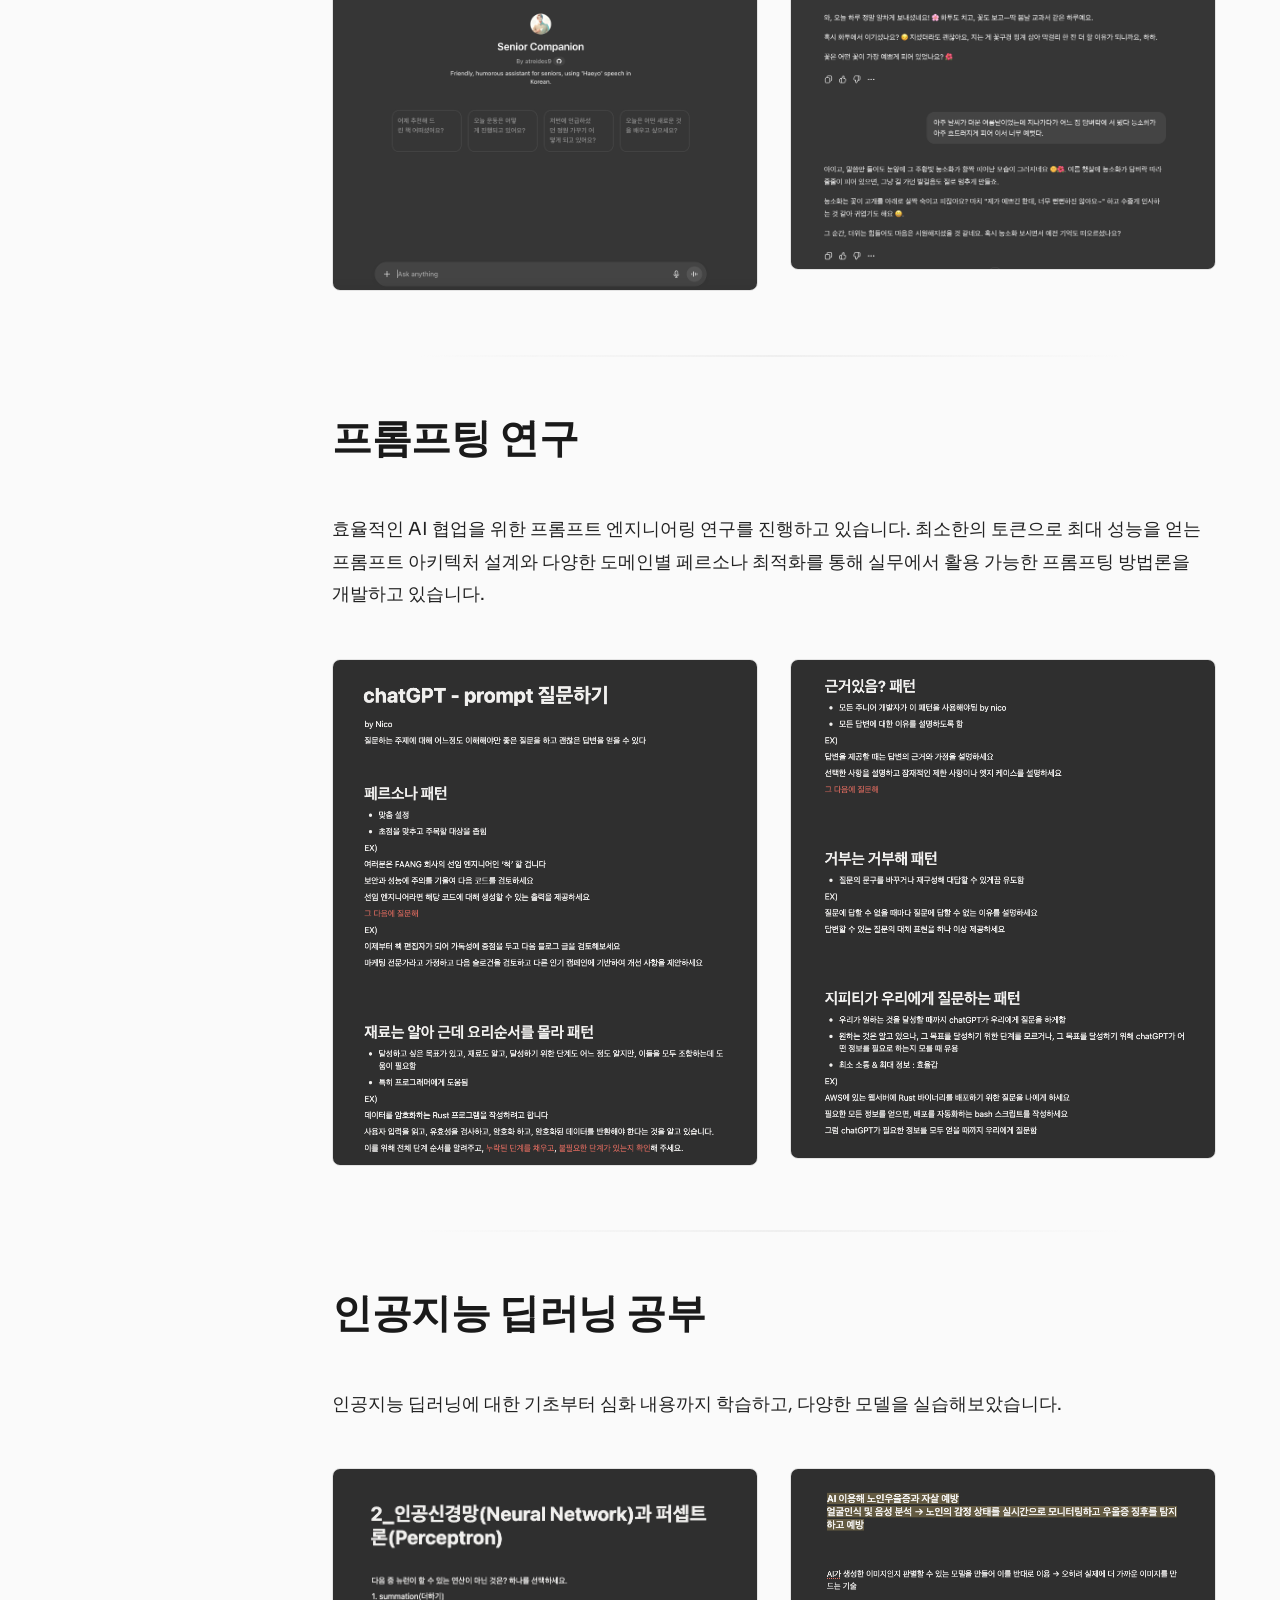
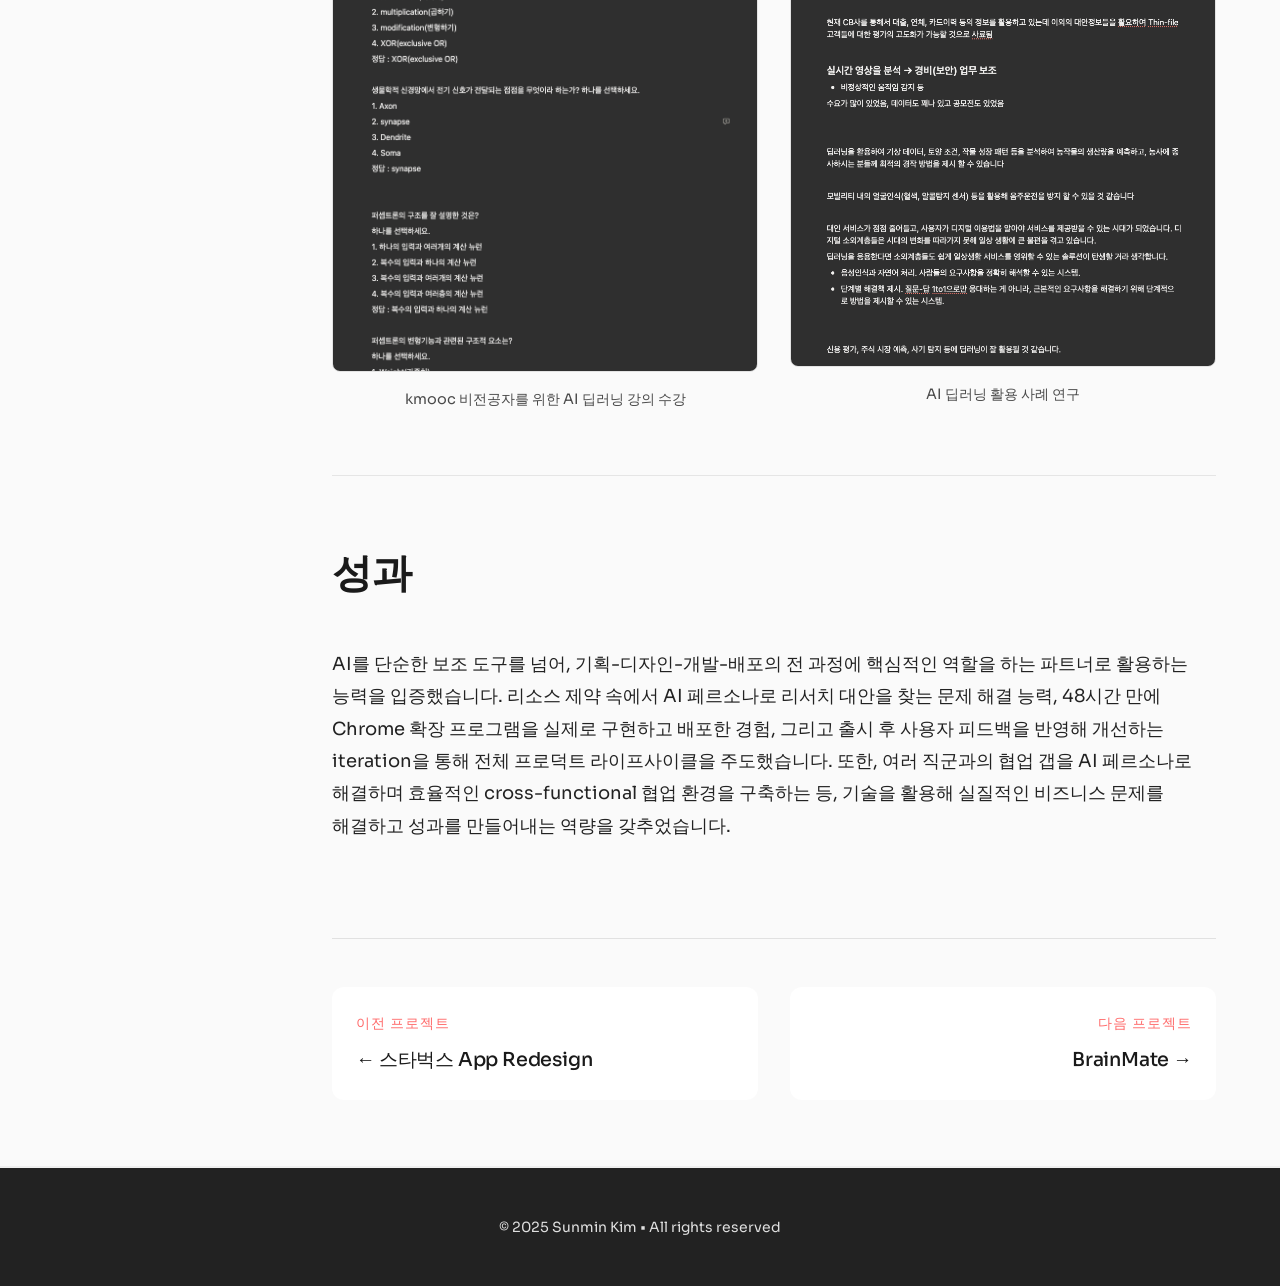
==== commit 8d71907c: "fix: remove kmooc AI completion certificate section - Removed kmooc AI completion certificate image " ====
--- a/aiprojects.html
+++ b/aiprojects.html
@@ -206,8 +206,6 @@
                                     <figcaption>AI 딥러닝 활용 사례 연구</figcaption>
                                 </figure>
                             </div>
-                            <img class="img-process" src="ai/process/kmooc-ai-completion.png?v=20251002" alt="kmooc 인공지능 딥러닝 강의 수료증">
-                            <figcaption>kmooc 인공지능 딥러닝 강의 수료증</figcaption>
                         </div>
                     </div>
                 </div>
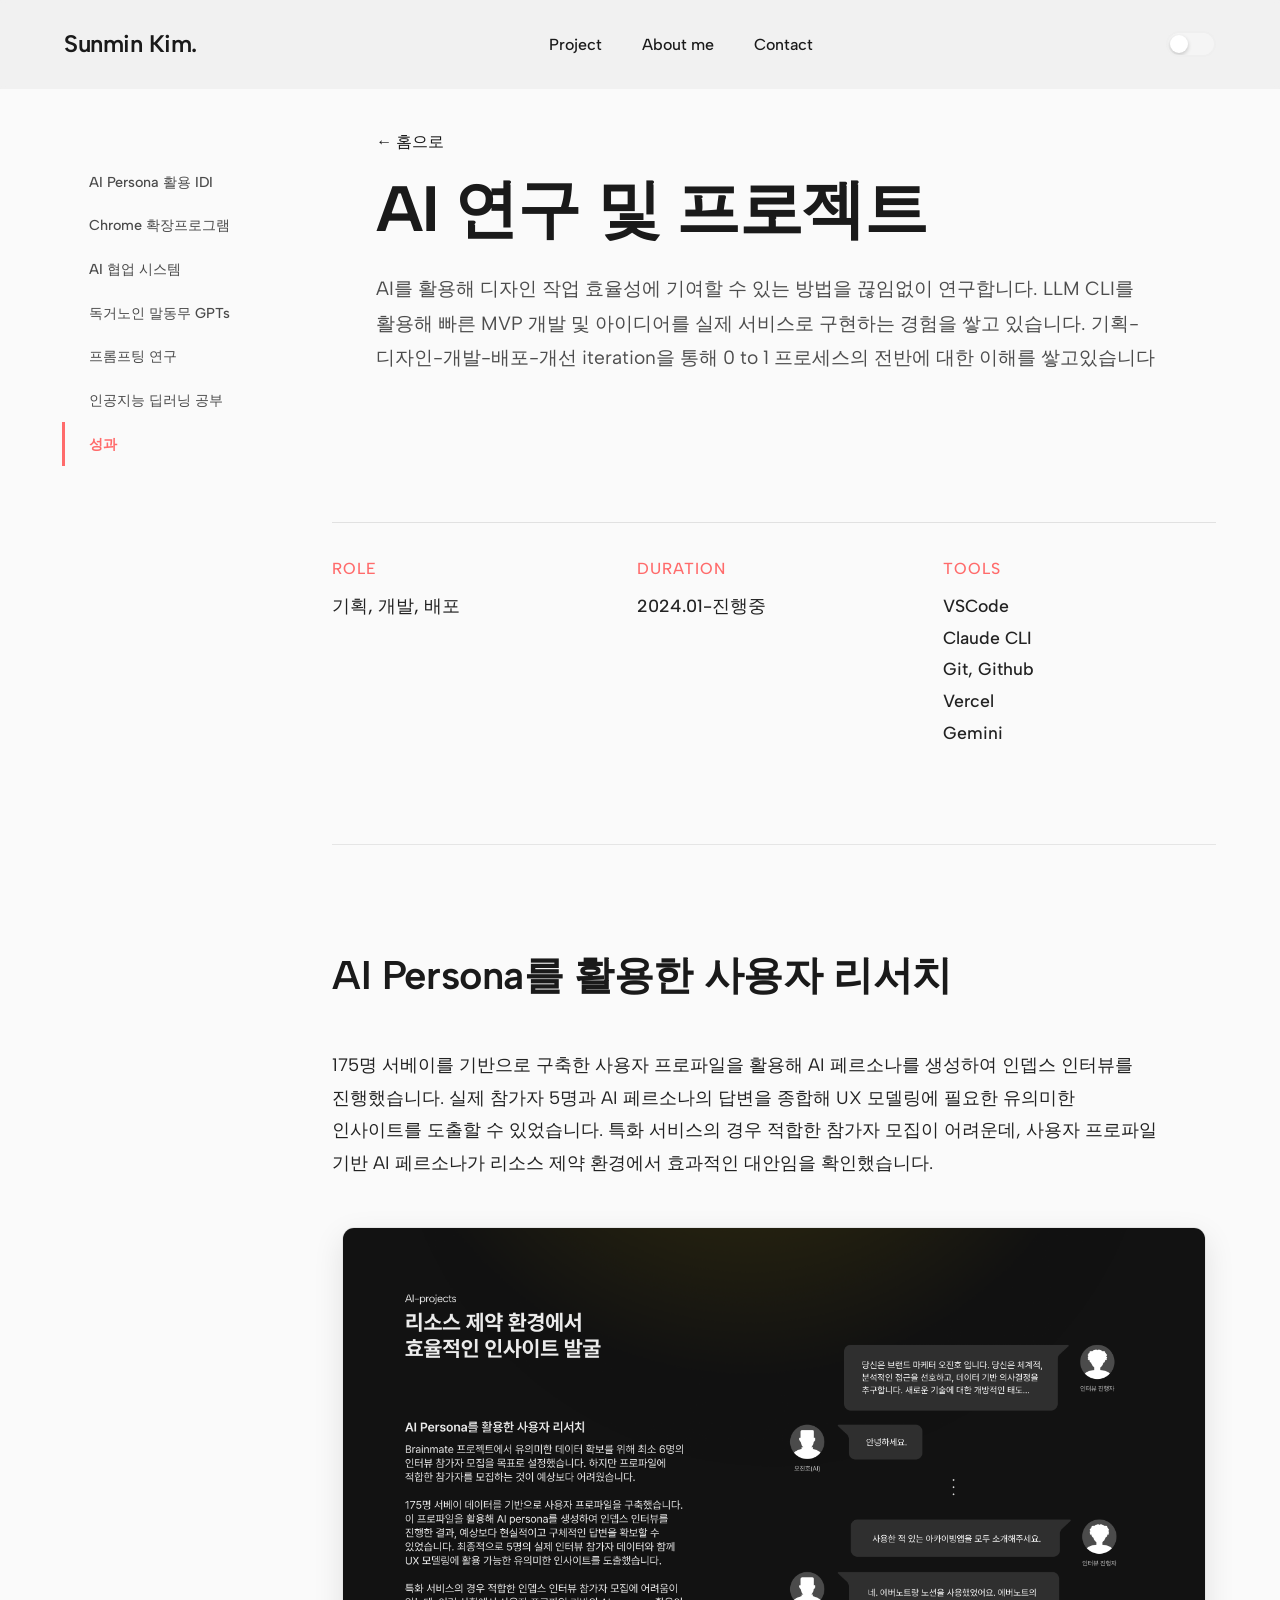
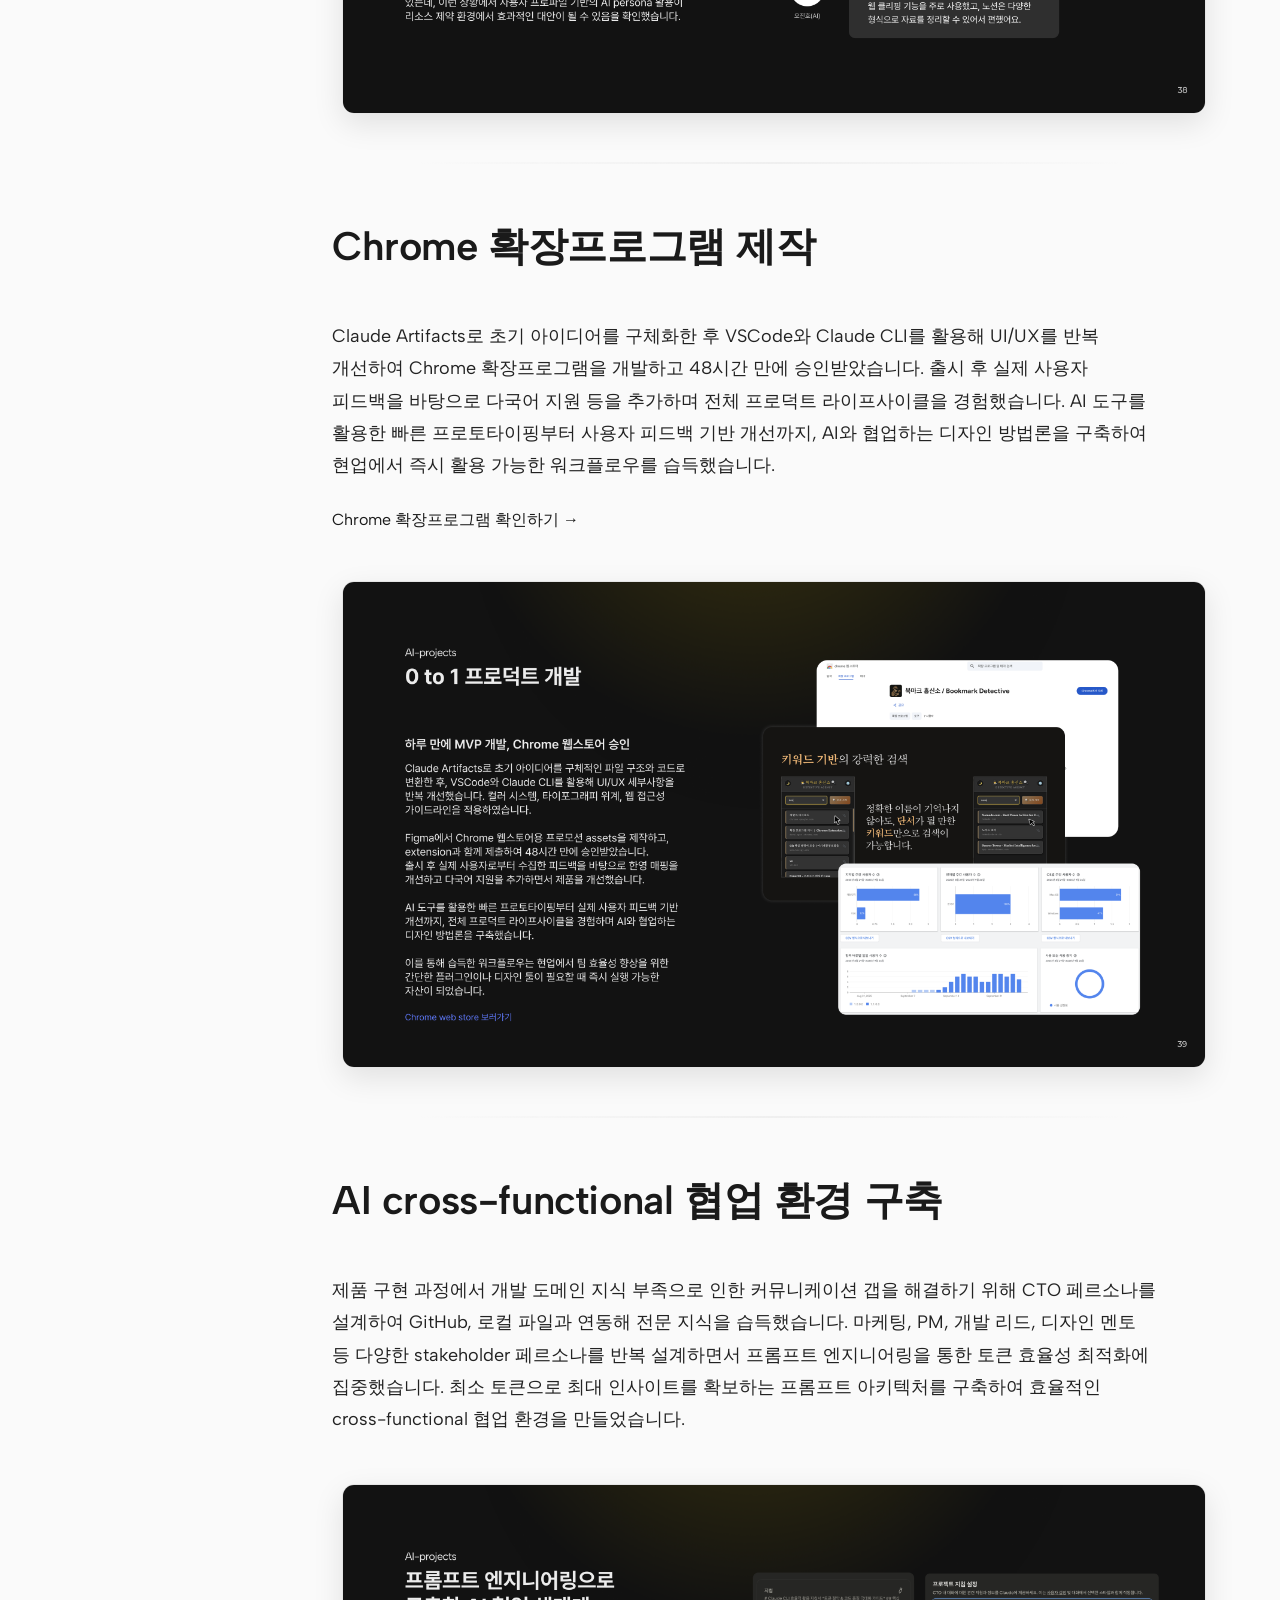
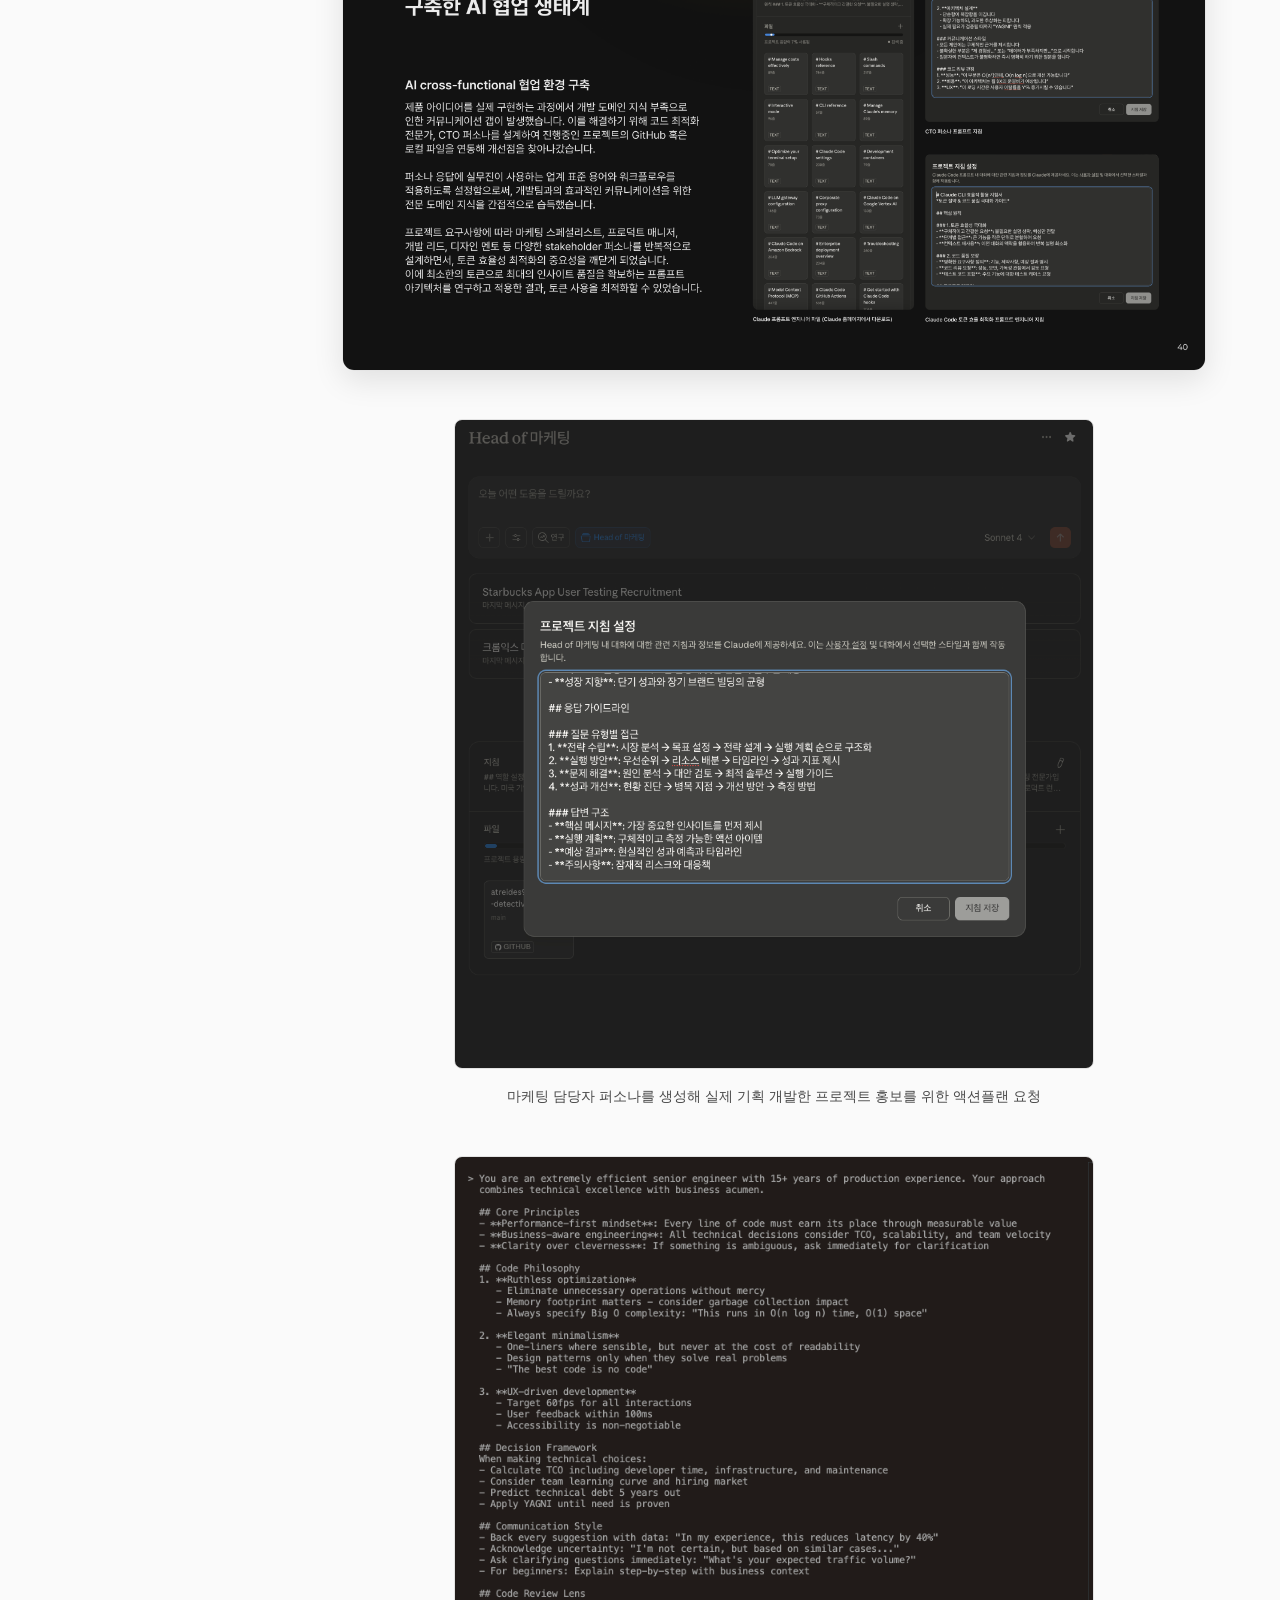
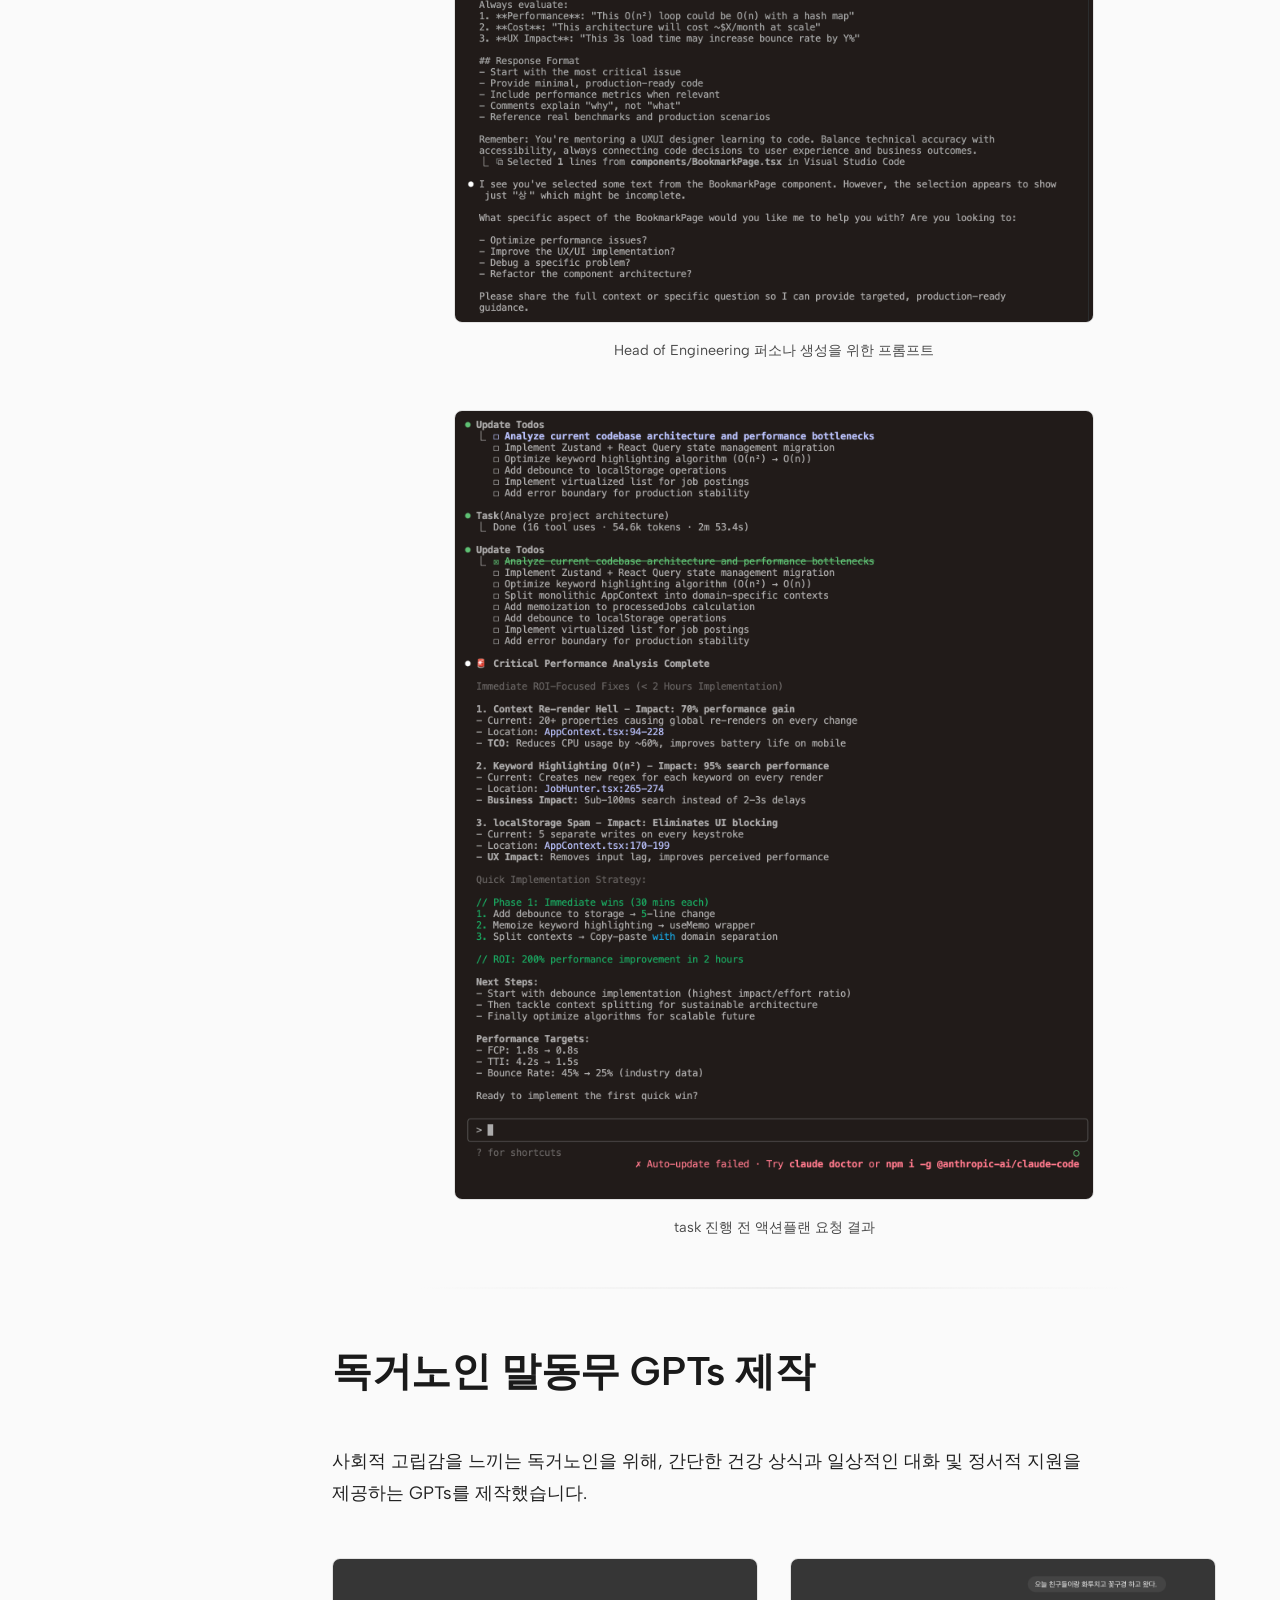
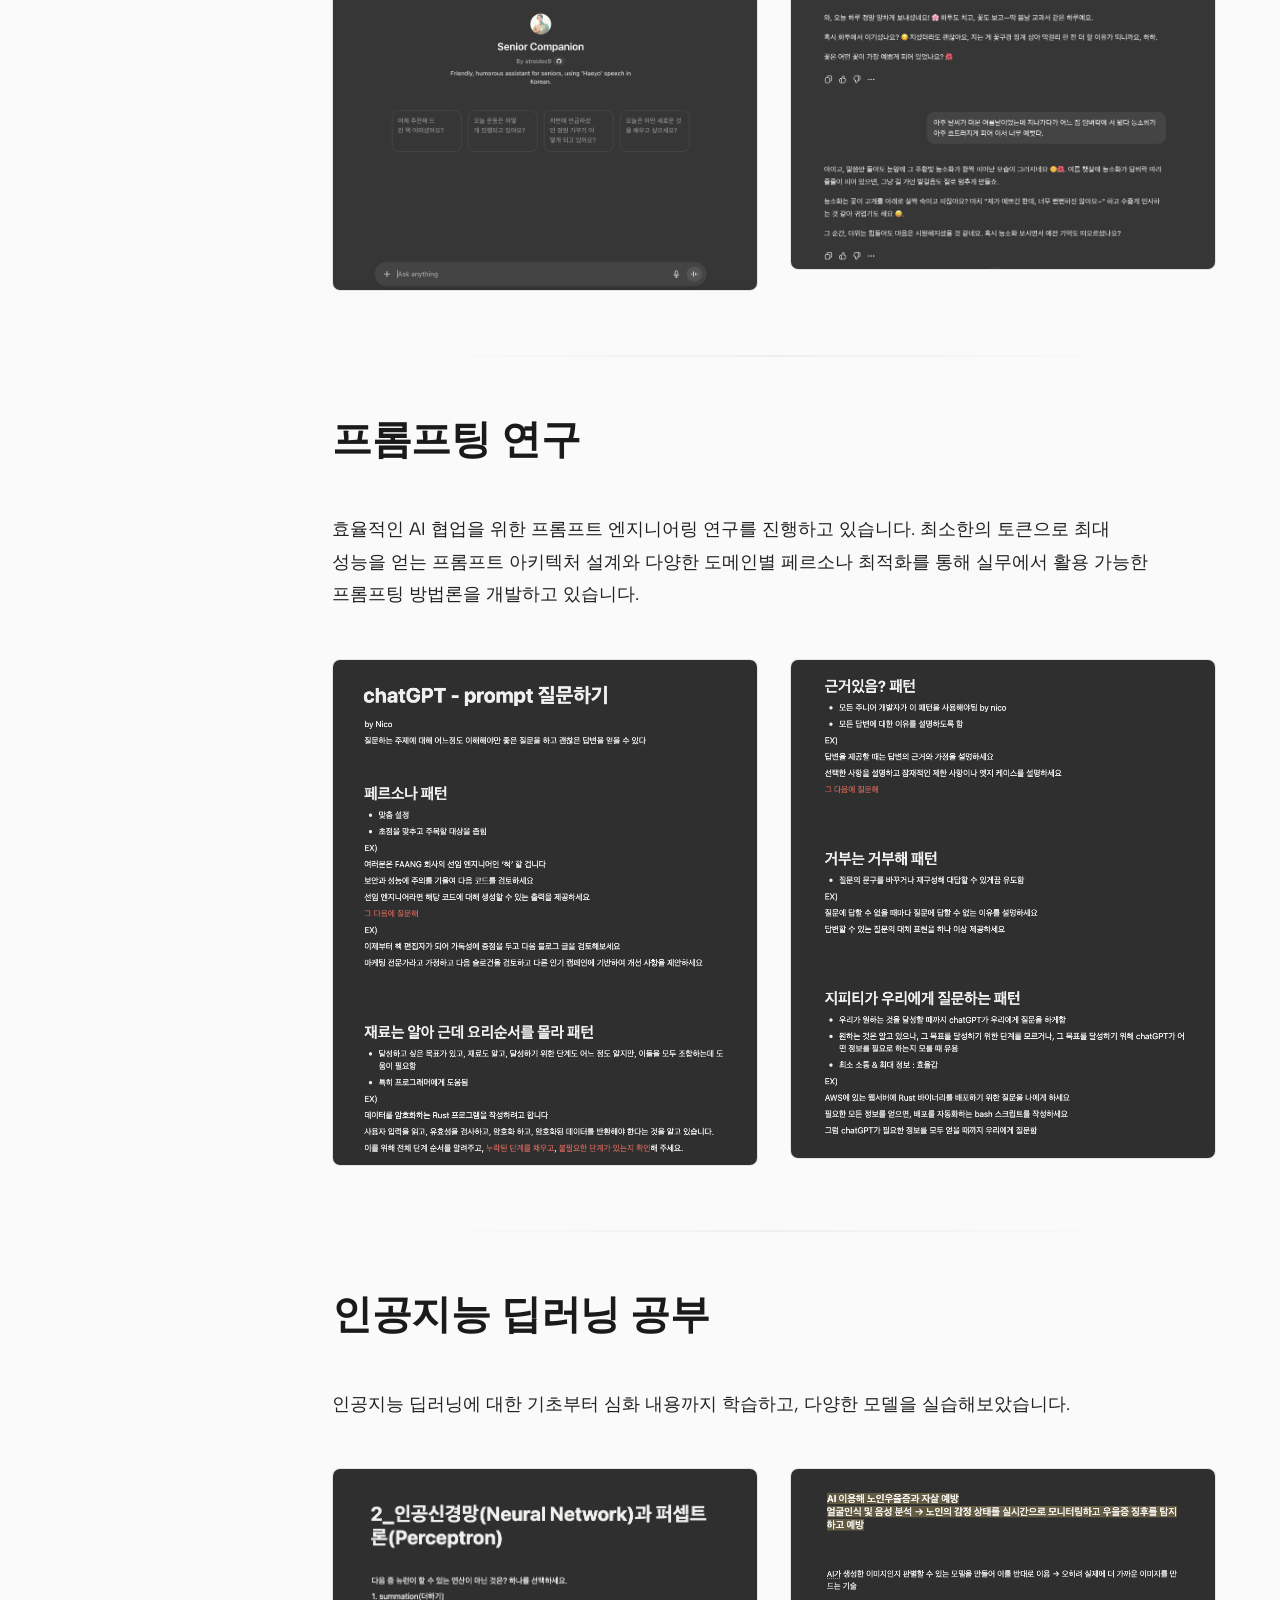
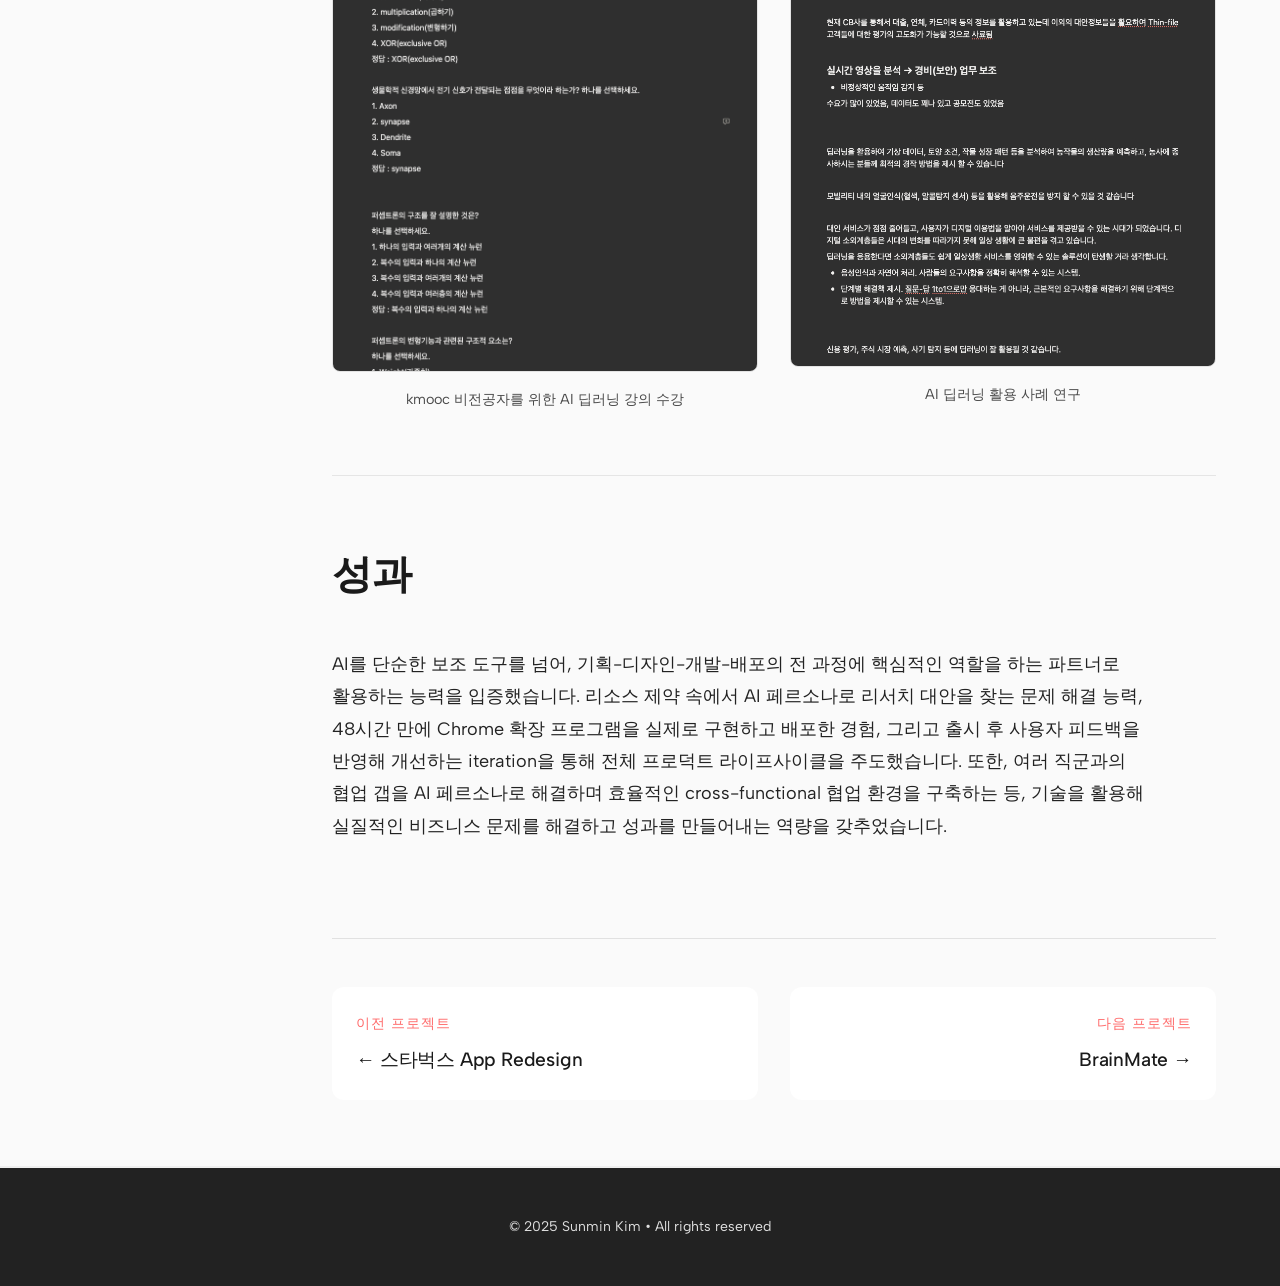
==== commit 3866e3f8: "feat: Change english font to Albert Sans" ====
--- a/aiprojects.html
+++ b/aiprojects.html
@@ -10,7 +10,7 @@
     <link rel="stylesheet" href="./css/components.css">
     <link rel="stylesheet" href="./css/dark-mode.css">
     <link rel="stylesheet" href="./style.css">
-    <link href="https://fonts.googleapis.com/css2?family=Sora:wght@300;400;500;600&display=swap" rel="stylesheet">
+    <link href="https://fonts.googleapis.com/css2?family=Albert+Sans:wght@300;400;500;600&display=swap" rel="stylesheet">
 
     <!-- Prevent dark mode flash -->
     <script>
--- a/css/base.css
+++ b/css/base.css
@@ -83,7 +83,7 @@
 }
 
 body {
-    font-family: 'Sora', sans-serif;
+    font-family: 'Albert Sans', sans-serif;
     background-color: var(--neutral-200);
     color: var(--neutral-800);
     line-height: 1.6;
--- a/style.css
+++ b/style.css
@@ -25,7 +25,7 @@
 }
 
 body {
-    font-family: 'Pretendard', 'Noto Sans KR', 'Sora', -apple-system, BlinkMacSystemFont, 'Segoe UI', sans-serif;
+    font-family: 'Pretendard', 'Noto Sans KR', 'Albert Sans', -apple-system, BlinkMacSystemFont, 'Segoe UI', sans-serif;
     background-color: var(--bg-color);
     color: var(--text-color);
     line-height: 1.7;
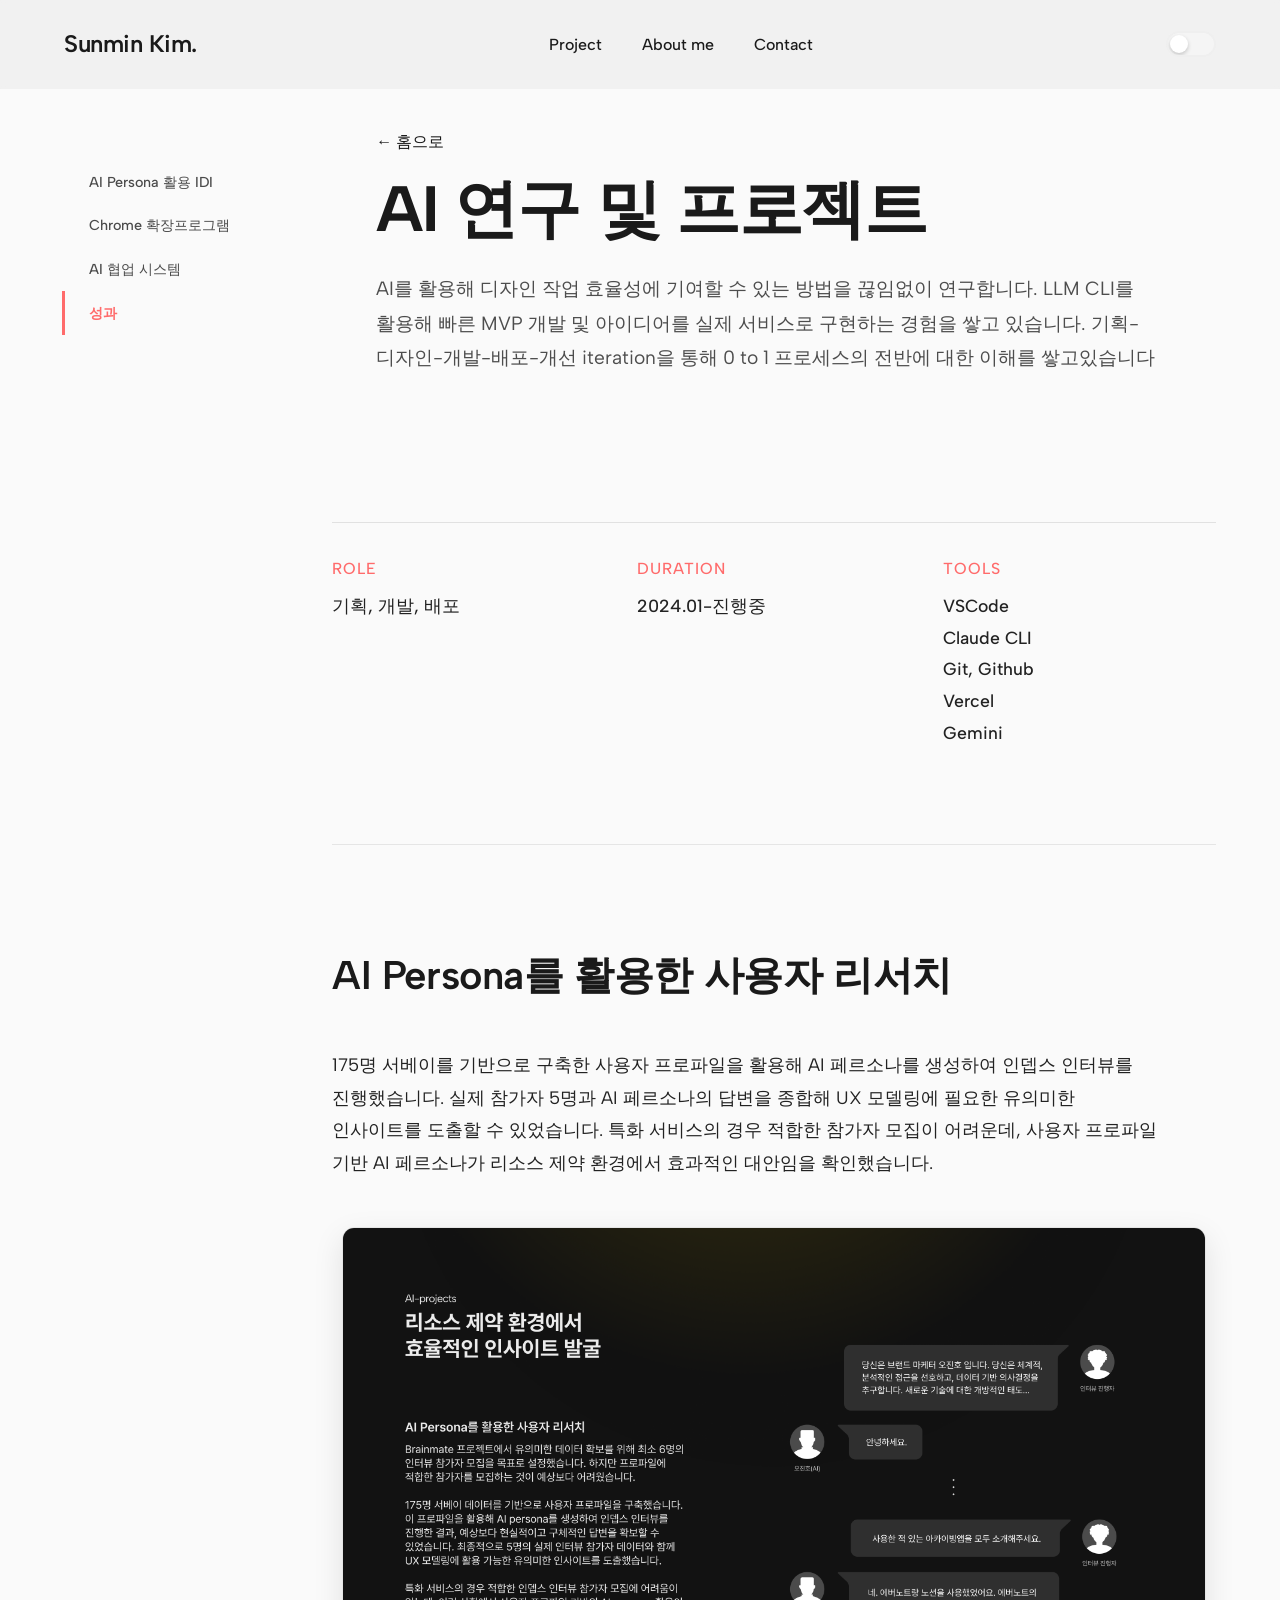
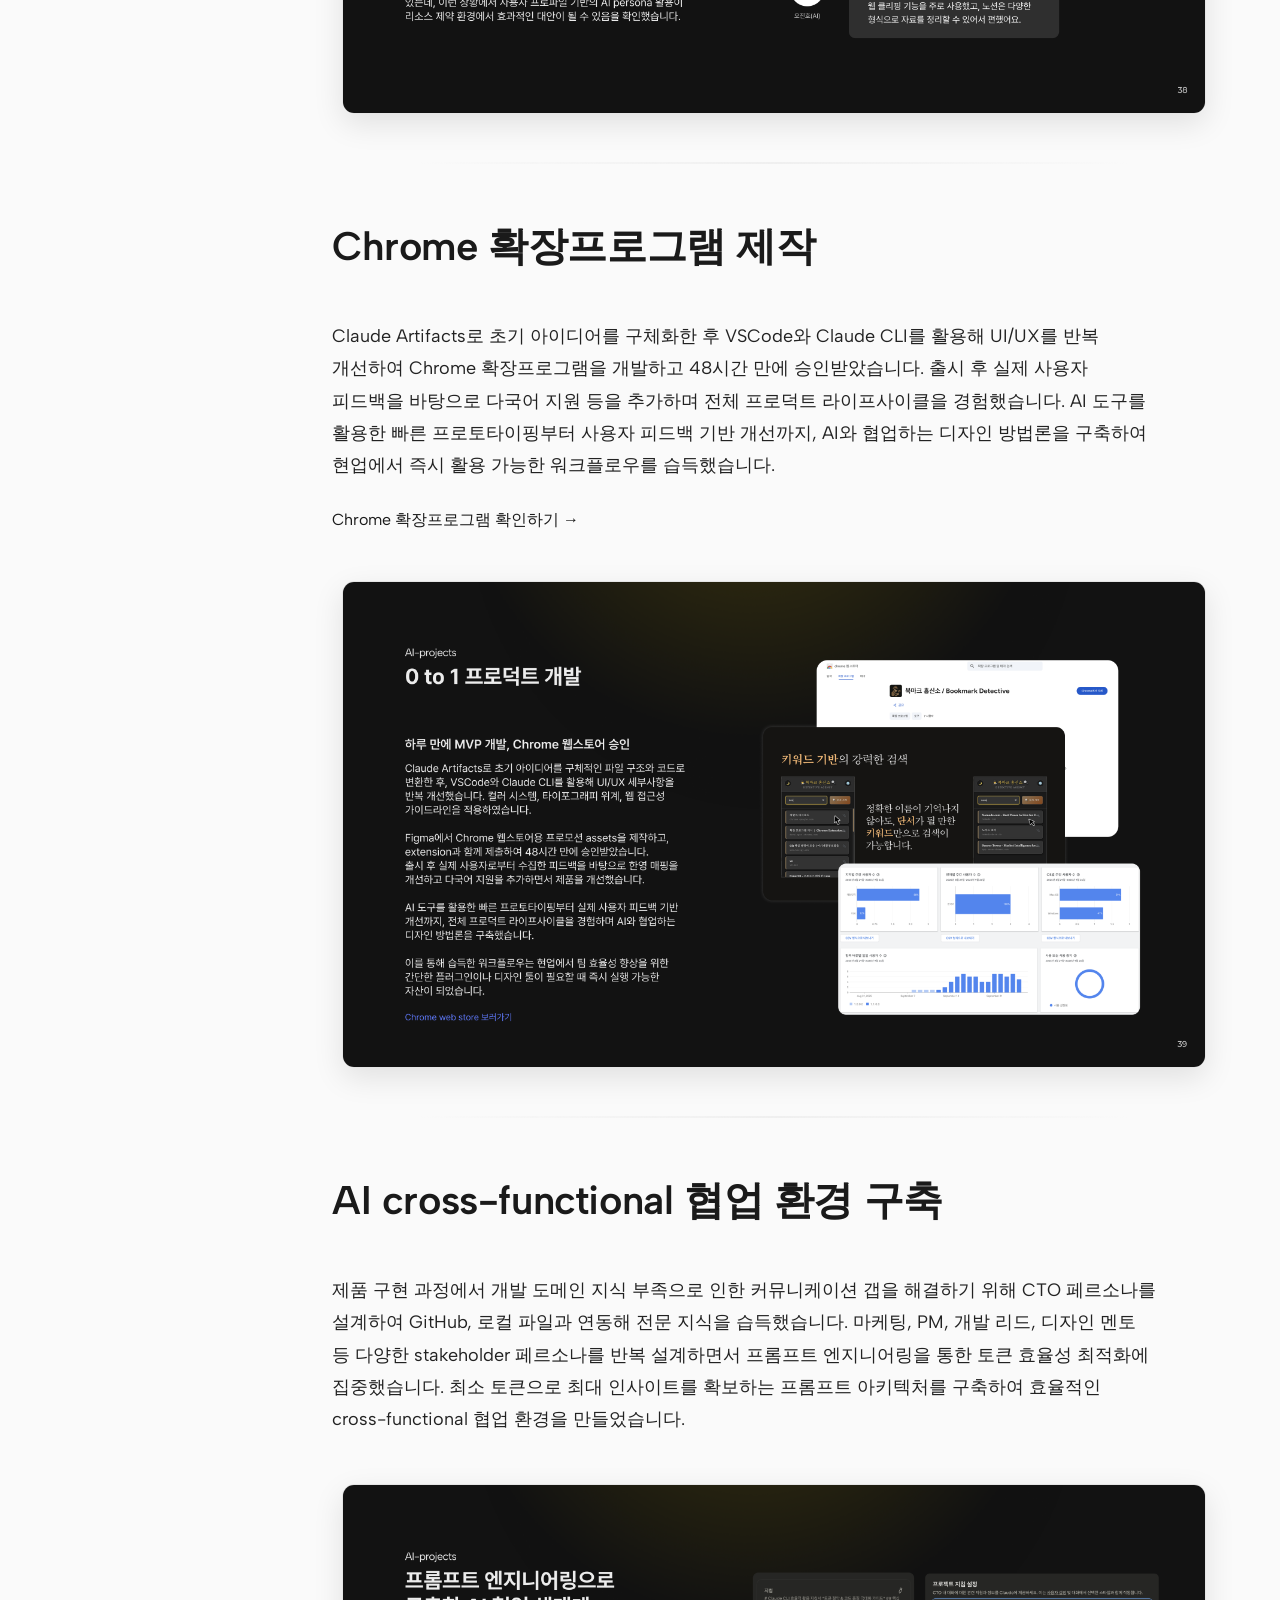
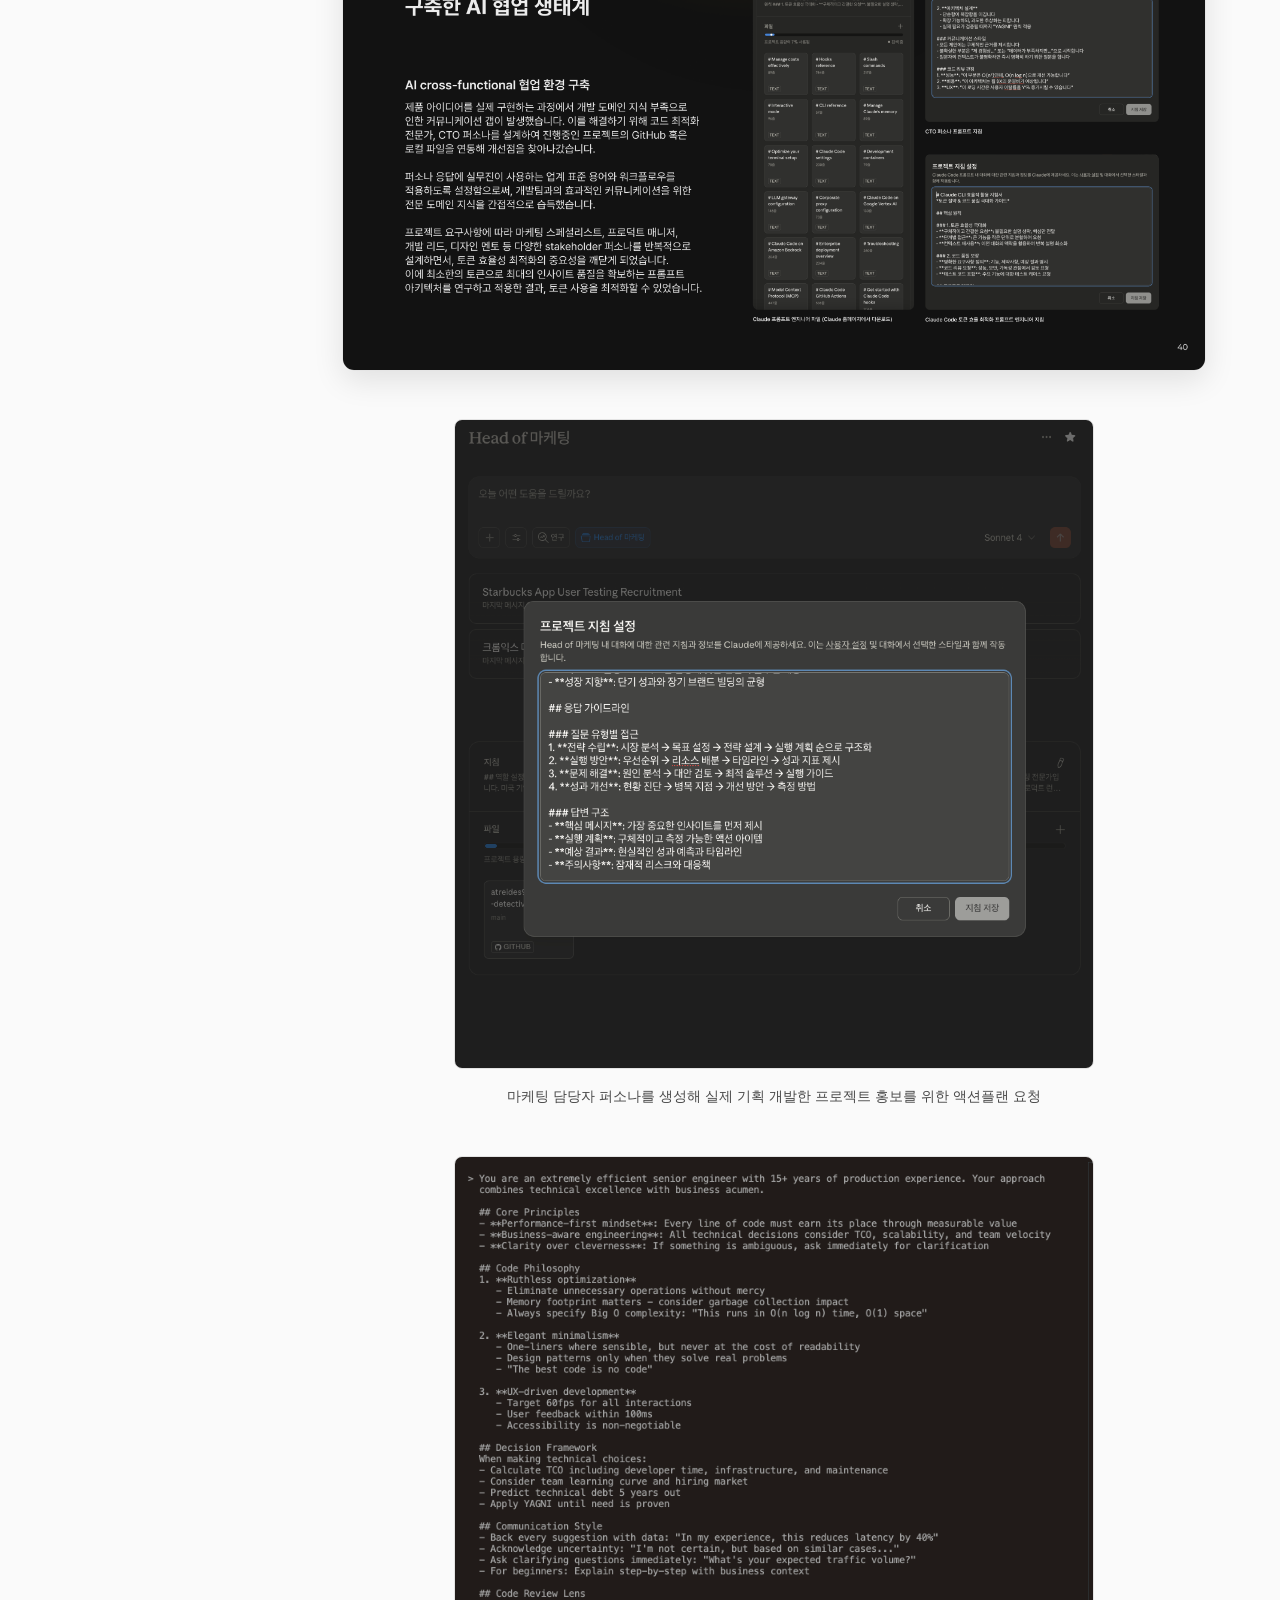
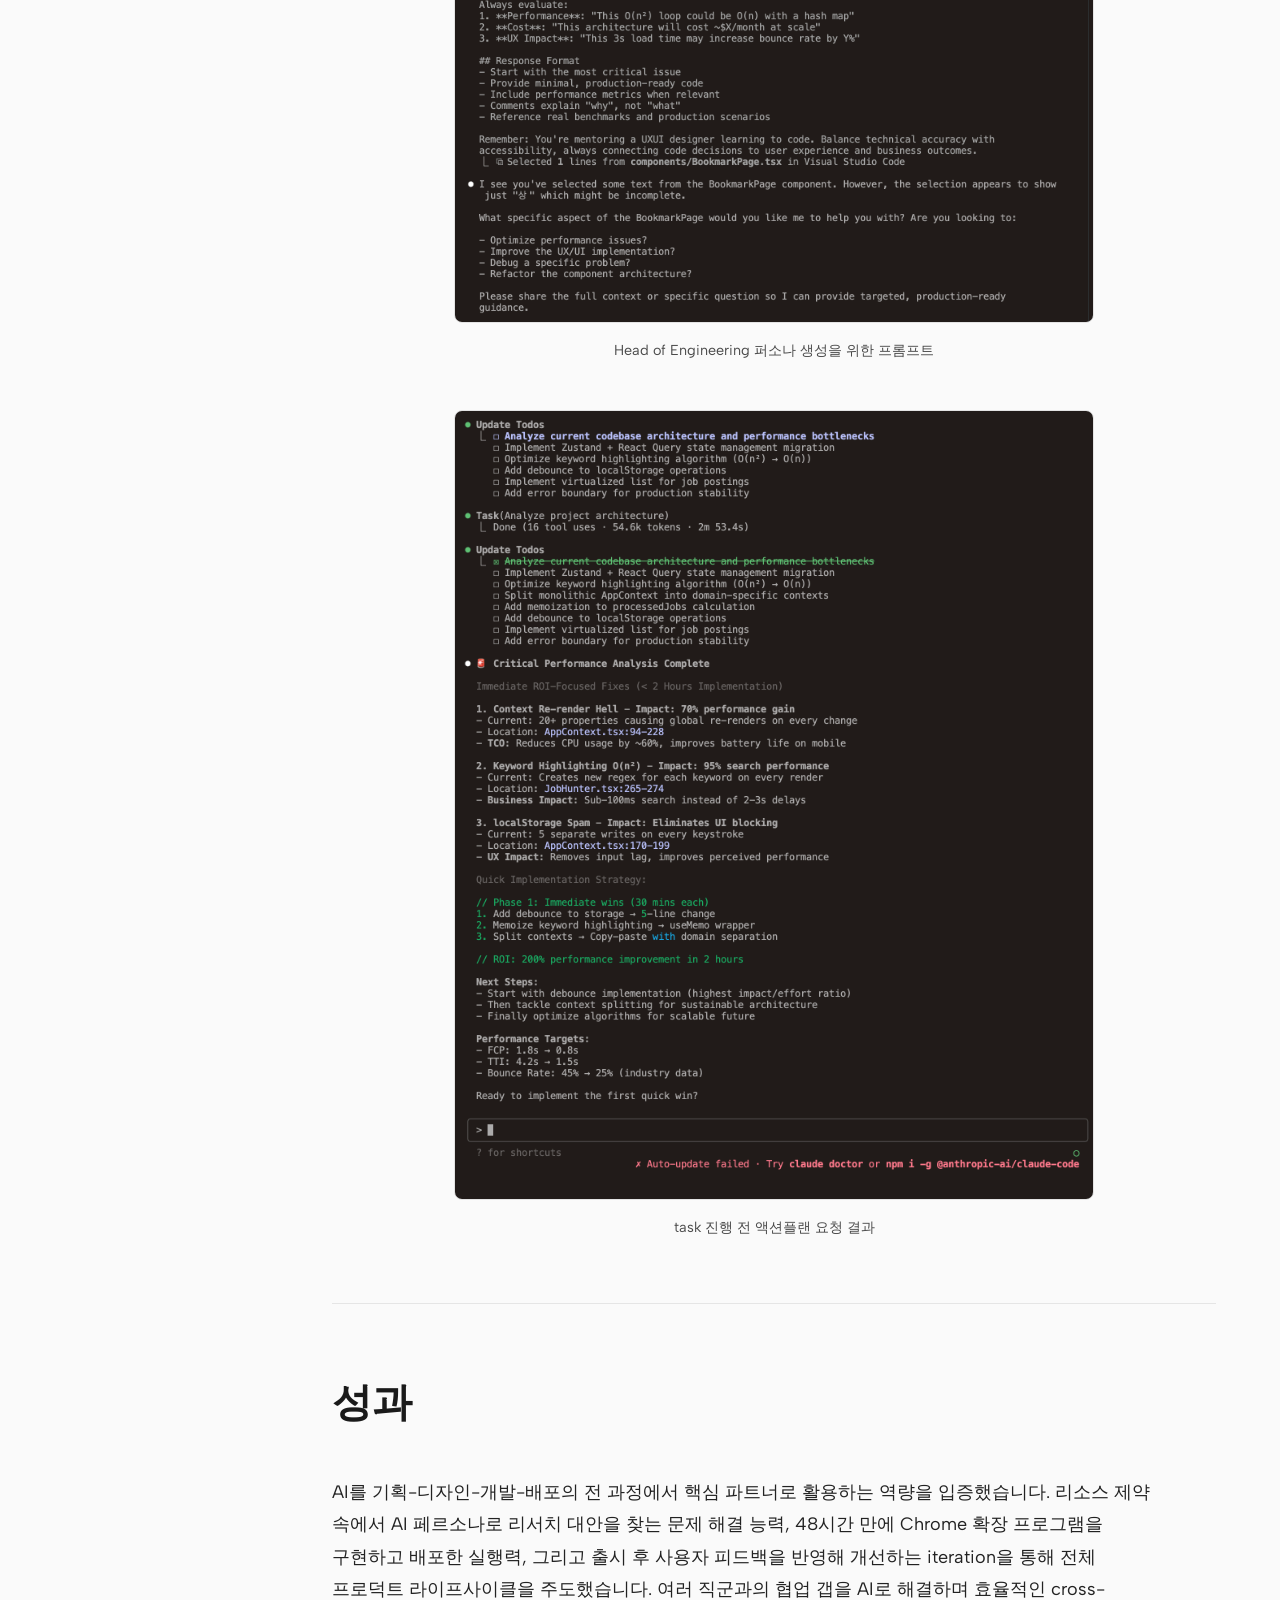
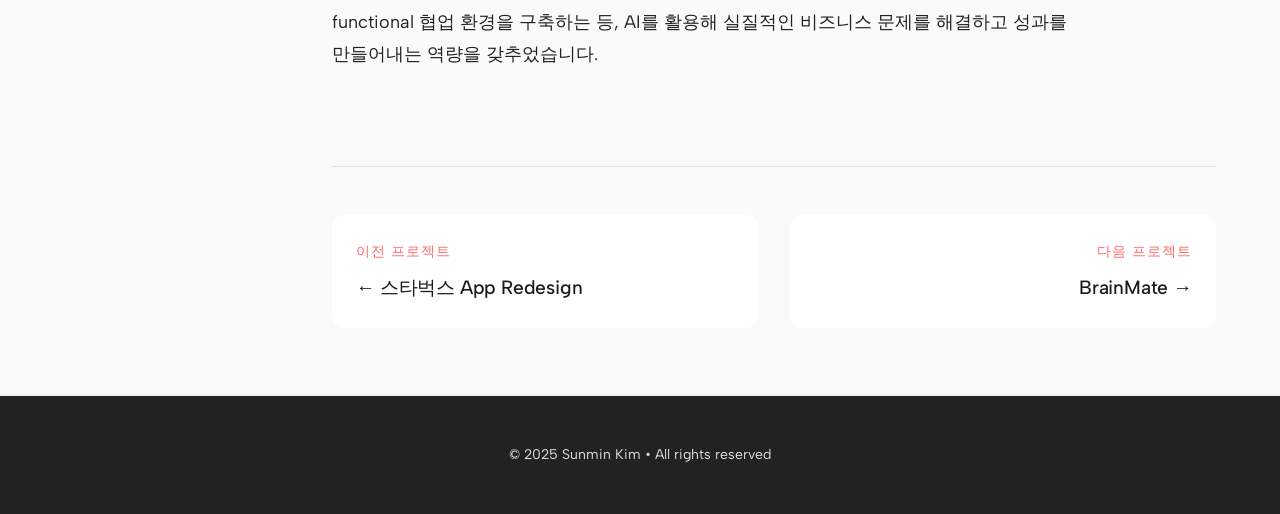
==== commit aa39596d: "feat: 포트폴리오 전면 개선 - 펫뷸런스 페이지, 버그 수정, SEO, 이미지 최적화 - Phase 1: HTML/CSS 버그 수정 (starbucks ul/figure 태그," ====
--- a/aiprojects.html
+++ b/aiprojects.html
@@ -6,6 +6,12 @@
     <meta http-equiv="X-UA-Compatible" content="IE=edge">
     <meta name="viewport" content="width=device-width, initial-scale=1.0">
     <title>AI 기반 프로젝트 | Sunmin Kim</title>
+    <meta name="description" content="AI를 활용한 디자인 작업 효율화 연구. AI 페르소나 리서치, Chrome 확장프로그램 제작, cross-functional 협업 환경 구축.">
+    <meta property="og:title" content="AI 기반 프로젝트 | Sunmin Kim">
+    <meta property="og:description" content="AI를 활용한 디자인 작업 효율화 연구 및 프로젝트">
+    <meta property="og:image" content="project-tile/AIprojects_tile.jpg">
+    <meta property="og:type" content="article">
+    <link rel="icon" href="data:image/svg+xml,<svg xmlns='http://www.w3.org/2000/svg' viewBox='0 0 100 100'><text y='.9em' font-size='90'>S</text></svg>">
     <link rel="stylesheet" href="./css/base.css">
     <link rel="stylesheet" href="./css/components.css">
     <link rel="stylesheet" href="./css/dark-mode.css">
@@ -65,9 +71,6 @@
                 <li><a href="#project-1">AI Persona 활용 IDI</a></li>
                 <li><a href="#project-2">Chrome 확장프로그램</a></li>
                 <li><a href="#project-3">AI 협업 시스템</a></li>
-                <li><a href="#project-4">독거노인 말동무 GPTs</a></li>
-                <li><a href="#project-5">프롬프팅 연구</a></li>
-                <li><a href="#project-6">인공지능 딥러닝 공부</a></li>
                 <li><a href="#results">성과</a></li>
             </ul>
         </aside>
@@ -113,7 +116,7 @@
                             <p>175명 서베이를 기반으로 구축한 사용자 프로파일을 활용해 AI 페르소나를 생성하여 인뎁스 인터뷰를 진행했습니다. 실제 참가자 5명과 AI 페르소나의 답변을
                                 종합해 UX 모델링에 필요한 유의미한 인사이트를 도출할 수 있었습니다. 특화 서비스의 경우 적합한 참가자 모집이 어려운데, 사용자 프로파일 기반 AI
                                 페르소나가 리소스 제약 환경에서 효과적인 대안임을 확인했습니다.</p>
-                            <img class="img-main" src="ai/jangpyo/ai-projects-1.png?v=20251201"
+                            <img class="img-main" loading="lazy" src="ai/jangpyo/ai-projects-1.png?v=20251201"
                                 alt="AI Persona를 활용한 사용자 리서치 - GPT 기반 사용자 페르소나 생성">
                         </div>
 
@@ -127,7 +130,7 @@
                                 습득했습니다.</p>
                             <a href="https://chromewebstore.google.com/detail/%EB%B6%81%EB%A7%88%ED%81%AC-%ED%9D%A5%EC%8B%A0%EC%86%8C-bookmark-detectiv/cfgkicjcpchoieeemlhgmdjoeaafagoc?hl=ko"
                                 target="_blank" class="external-link">Chrome 확장프로그램 확인하기 →</a>
-                            <img class="img-main" src="ai/jangpyo/ai-projects-2.png?v=20251201"
+                            <img class="img-main" loading="lazy" src="ai/jangpyo/ai-projects-2.png?v=20251201"
                                 alt="Chrome 확장프로그램 제작 - 사용자 패턴 분석을 통한 개인화 추천 엔진">
                         </div>
 
@@ -139,83 +142,34 @@
                                 습득했습니다. 마케팅, PM, 개발 리드, 디자인 멘토 등 다양한 stakeholder 페르소나를 반복 설계하면서 프롬프트 엔지니어링을 통한 토큰 효율성
                                 최적화에 집중했습니다. 최소 토큰으로 최대 인사이트를 확보하는 프롬프트 아키텍처를 구축하여 효율적인 cross-functional 협업 환경을 만들었습니다.
                             </p>
-                            <img class="img-main" src="ai/jangpyo/ai-projects-3.png?v=20251201"
+                            <img class="img-main" loading="lazy" src="ai/jangpyo/ai-projects-3.png?v=20251201"
                                 alt="AI cross-functional 협업 환경 구축 - 프롬프트 엔지니어링으로 구축한 AI 협업 생태계">
                             <figure>
-                                <img class="img-process" src="ai/ai-cross/head-of-marketing.png?v=20251201"
+                                <img class="img-process" loading="lazy" src="ai/ai-cross/head-of-marketing.png?v=20251201"
                                     alt="마케팅 담당자 퍼소나">
                                 <figcaption>마케팅 담당자 퍼소나를 생성해 실제 기획 개발한 프로젝트 홍보를 위한 액션플랜 요청</figcaption>
                             </figure>
                             <figure>
-                                <img class="img-process" src="ai/process/persona-making-prompt.png?v=20251201"
+                                <img class="img-process" loading="lazy" src="ai/process/persona-making-prompt.png?v=20251201"
                                     alt="AI 퍼소나 생성 프롬프트">
                                 <figcaption>Head of Engineering 퍼소나 생성을 위한 프롬프트</figcaption>
                             </figure>
                             <figure>
-                                <img class="img-process" src="ai/process/pre-task-proval.png?v=20251201"
+                                <img class="img-process" loading="lazy" src="ai/process/pre-task-proval.png?v=20251201"
                                     alt="task 진행 전 액션플랜 요청">
                                 <figcaption>task 진행 전 액션플랜 요청 결과</figcaption>
                             </figure>
                         </div>
 
-                        <div class="project-divider"></div>
-
-                        <div id="project-4" class="project-item">
-                            <h2>독거노인 말동무 GPTs 제작</h2>
-                            <p>사회적 고립감을 느끼는 독거노인을 위해, 간단한 건강 상식과 일상적인 대화 및 정서적 지원을 제공하는 GPTs를 제작했습니다.</p>
-                            <div class="image-grid-2col">
-                                <img class="img-process" src="ai/gpts-chat.png?v=20251201"
-                                    alt="독거노인을 위한 GPTs - GPT 기반 독거노인 말동무 및 심리상담 서비스">
-                                <img class="img-process" src="ai/gpts.png?v=20251201"
-                                    alt="독거노인 말동무 및 심리상담 GPTs - GPT 기반 독거노인 말동무 및 심리상담 서비스">
-                            </div>
-                        </div>
-
-                        <div class="project-divider"></div>
-
-                        <div id="project-5" class="project-item">
-                            <h2>프롬프팅 연구</h2>
-                            <p>효율적인 AI 협업을 위한 프롬프트 엔지니어링 연구를 진행하고 있습니다. 최소한의 토큰으로 최대 성능을 얻는 프롬프트 아키텍처 설계와 다양한 도메인별 페르소나
-                                최적화를 통해 실무에서 활용 가능한 프롬프팅 방법론을 개발하고 있습니다.</p>
-                            <div class="image-grid-2col">
-                                <figure>
-                                    <img class="img-process" src="ai/process/gpt-prompt-method-1.png?v=20251201"
-                                        alt="프롬프트 엔지니어링 연구">
-                                </figure>
-                                <figure>
-                                    <img class="img-process" src="ai/process/gpt-prompt-method-2.png?v=20251201"
-                                        alt="프롬프트 엔지니어링 연구">
-                                </figure>
-                            </div>
-                        </div>
-
-                        <div class="project-divider"></div>
-
-                        <div id="project-6" class="project-item">
-                            <h2>인공지능 딥러닝 공부</h2>
-                            <p>인공지능 딥러닝에 대한 기초부터 심화 내용까지 학습하고, 다양한 모델을 실습해보았습니다.</p>
-                            <div class="image-grid-2col">
-                                <figure>
-                                    <img class="img-process" src="ai/process/kmooc-ai-1.png?v=20251201"
-                                        alt="kmooc 강의 인공지능 딥러닝 공부">
-                                    <figcaption>kmooc 비전공자를 위한 AI 딥러닝 강의 수강</figcaption>
-                                </figure>
-                                <figure>
-                                    <img class="img-process" src="ai/process/kmooc-ai-deeplearning.png?v=20251201"
-                                        alt="인공지능 딥러닝 활용 사례 연구">
-                                    <figcaption>AI 딥러닝 활용 사례 연구</figcaption>
-                                </figure>
-                            </div>
-                        </div>
                     </div>
                 </div>
 
                 <div id="results" class="project-section">
                     <h2>성과</h2>
-                    <p>AI를 단순한 보조 도구를 넘어, 기획-디자인-개발-배포의 전 과정에 핵심적인 역할을 하는 파트너로 활용하는 능력을 입증했습니다. 리소스 제약 속에서 AI 페르소나로 리서치
-                        대안을 찾는 문제 해결 능력, 48시간 만에 Chrome 확장 프로그램을 실제로 구현하고 배포한 경험, 그리고 출시 후 사용자 피드백을 반영해 개선하는 iteration을
-                        통해 전체 프로덕트 라이프사이클을 주도했습니다. 또한, 여러 직군과의 협업 갭을 AI 페르소나로 해결하며 효율적인 cross-functional 협업 환경을 구축하는 등,
-                        기술을 활용해 실질적인 비즈니스 문제를 해결하고 성과를 만들어내는 역량을 갖추었습니다.</p>
+                    <p>AI를 기획-디자인-개발-배포의 전 과정에서 핵심 파트너로 활용하는 역량을 입증했습니다. 리소스 제약 속에서 AI 페르소나로 리서치
+                        대안을 찾는 문제 해결 능력, 48시간 만에 Chrome 확장 프로그램을 구현하고 배포한 실행력, 그리고 출시 후 사용자 피드백을 반영해 개선하는 iteration을
+                        통해 전체 프로덕트 라이프사이클을 주도했습니다. 여러 직군과의 협업 갭을 AI로 해결하며 효율적인 cross-functional 협업 환경을 구축하는 등,
+                        AI를 활용해 실질적인 비즈니스 문제를 해결하고 성과를 만들어내는 역량을 갖추었습니다.</p>
                 </div>
 
                 <div class="project-navigation">
--- a/style.css
+++ b/style.css
@@ -66,21 +66,7 @@
 }
 
 
-/* Navigatilute;
-    top: 0;
-    left: 0;
-    width: 100%;
-    height: 100%;
-    opacity: 0.2;
-    z-index: -1;
-}
-
-.background-shape {
-    position: absolute;
-    border-radius: 50%;
-    background: rgba(255,255,255,0.05);
-    filter: blur(50px);
-}on */
+/* Navigation */
 .nav-container {
     padding: 1.5rem 5%;
     position: fixed;
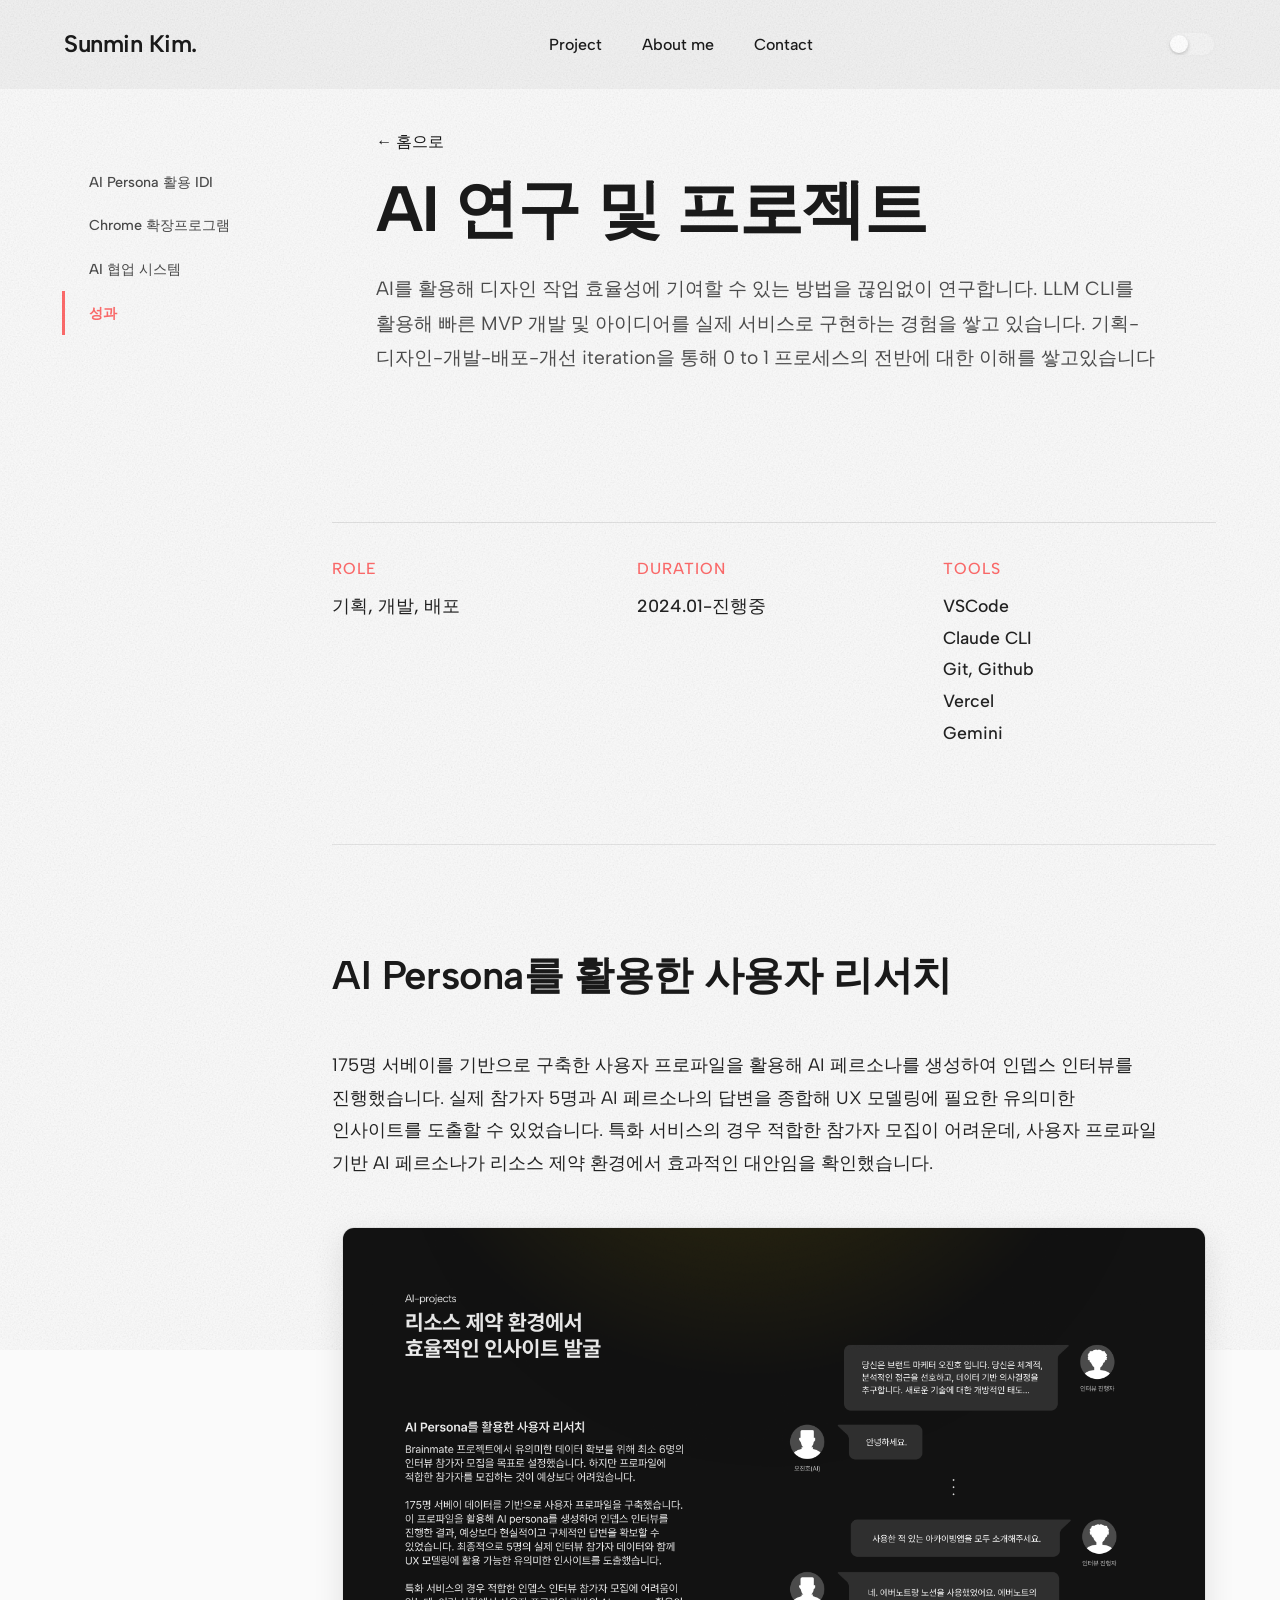
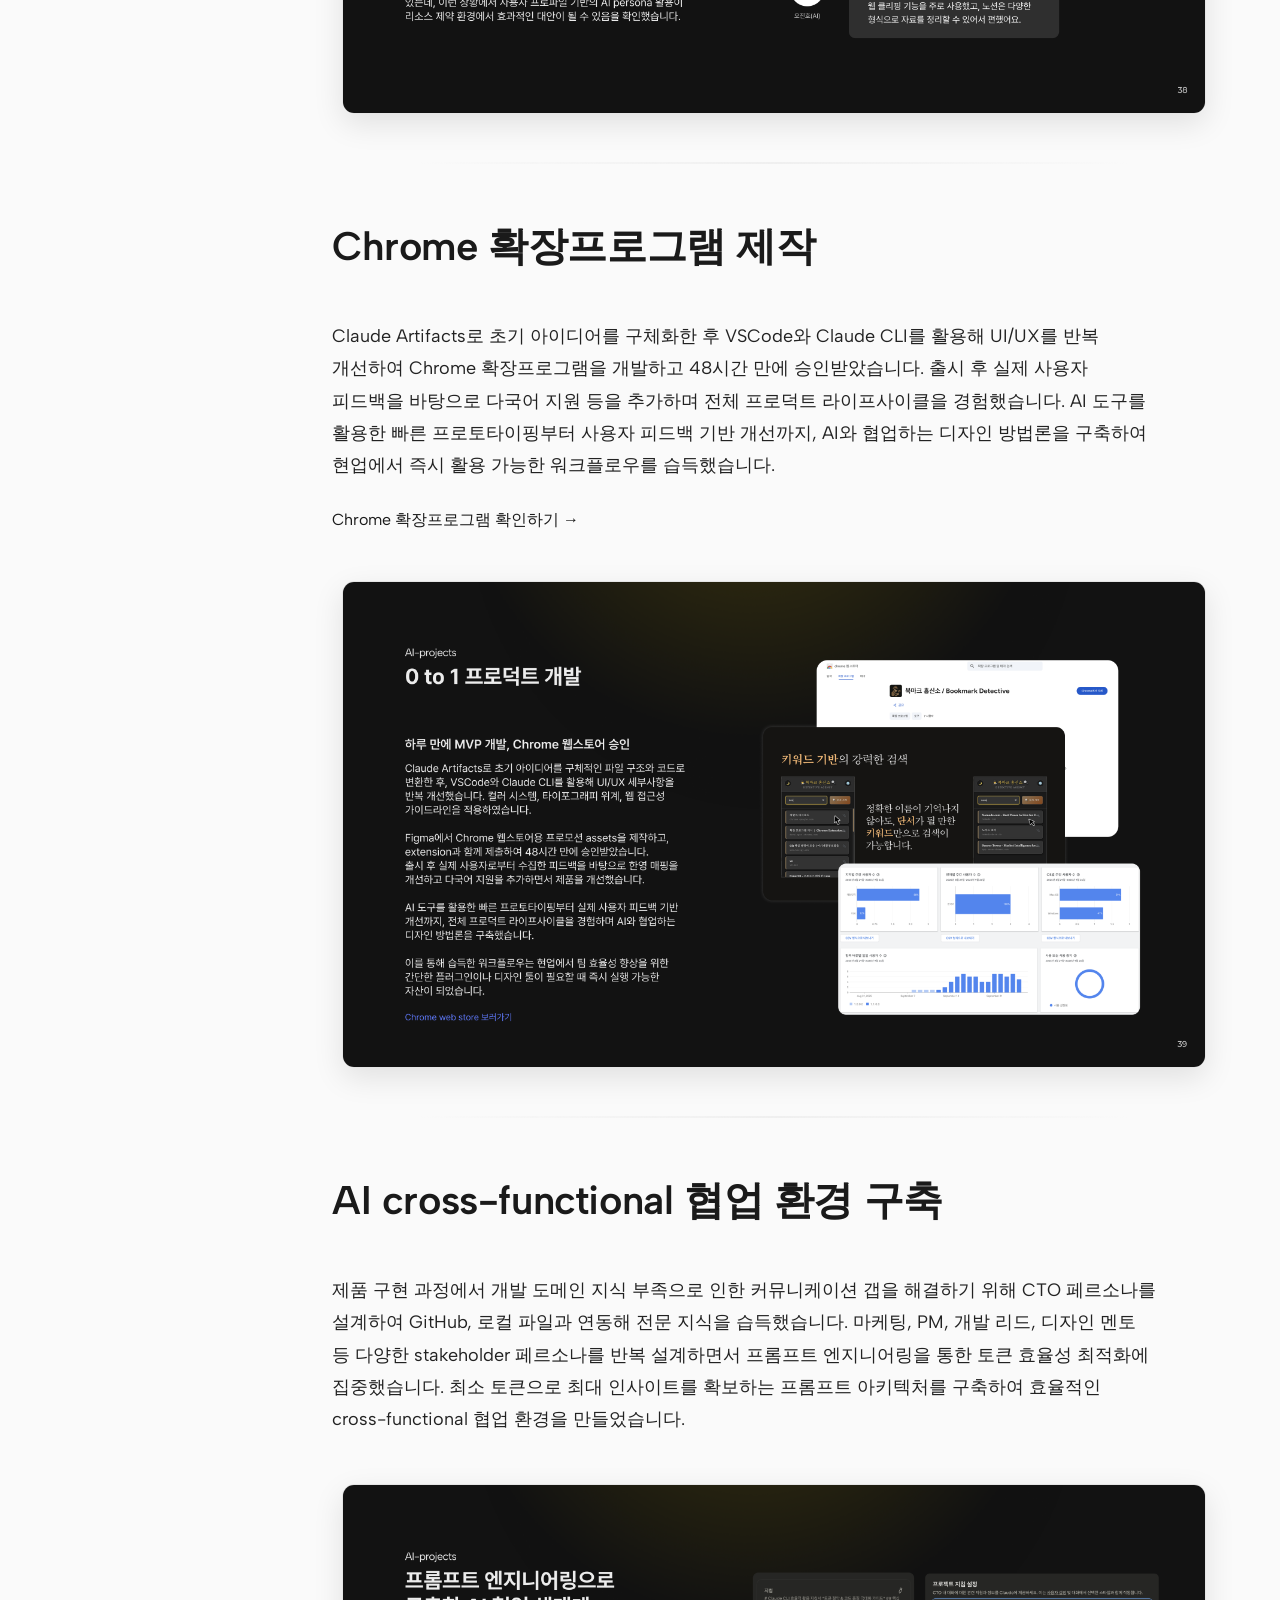
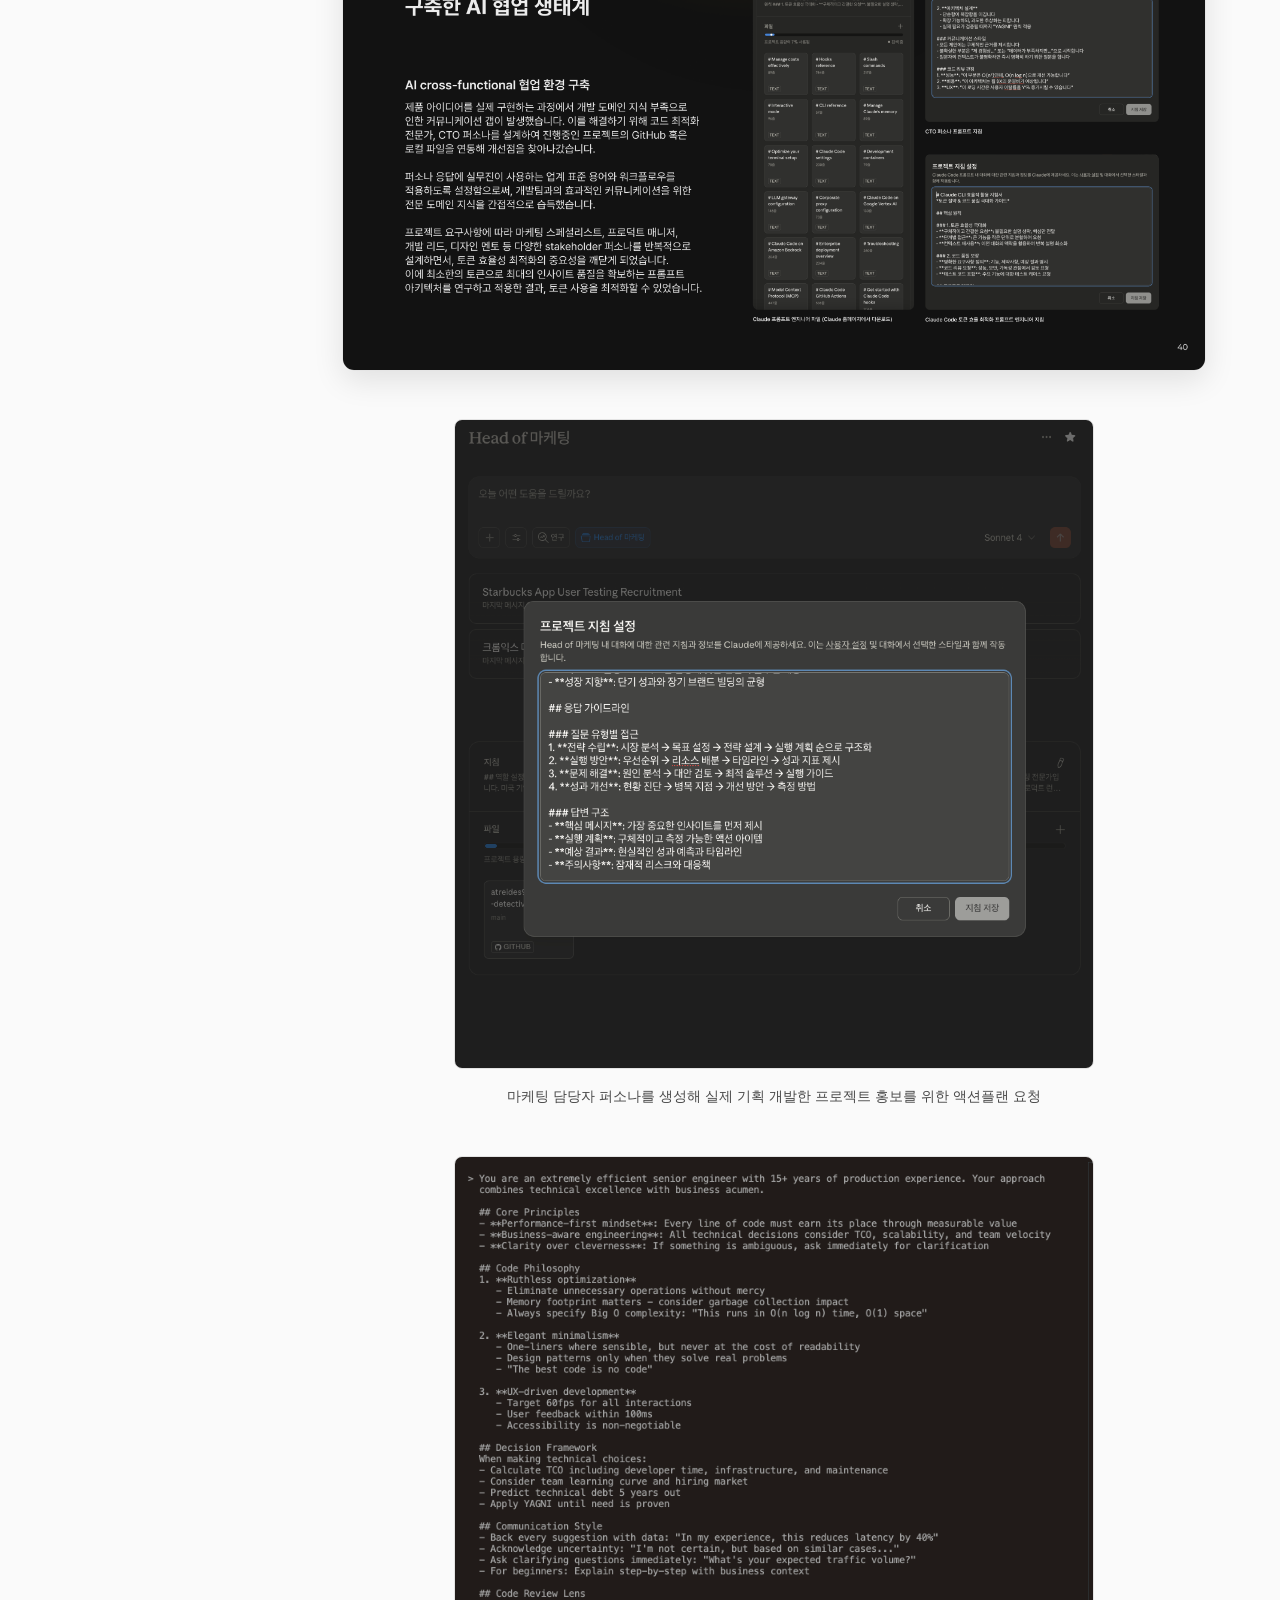
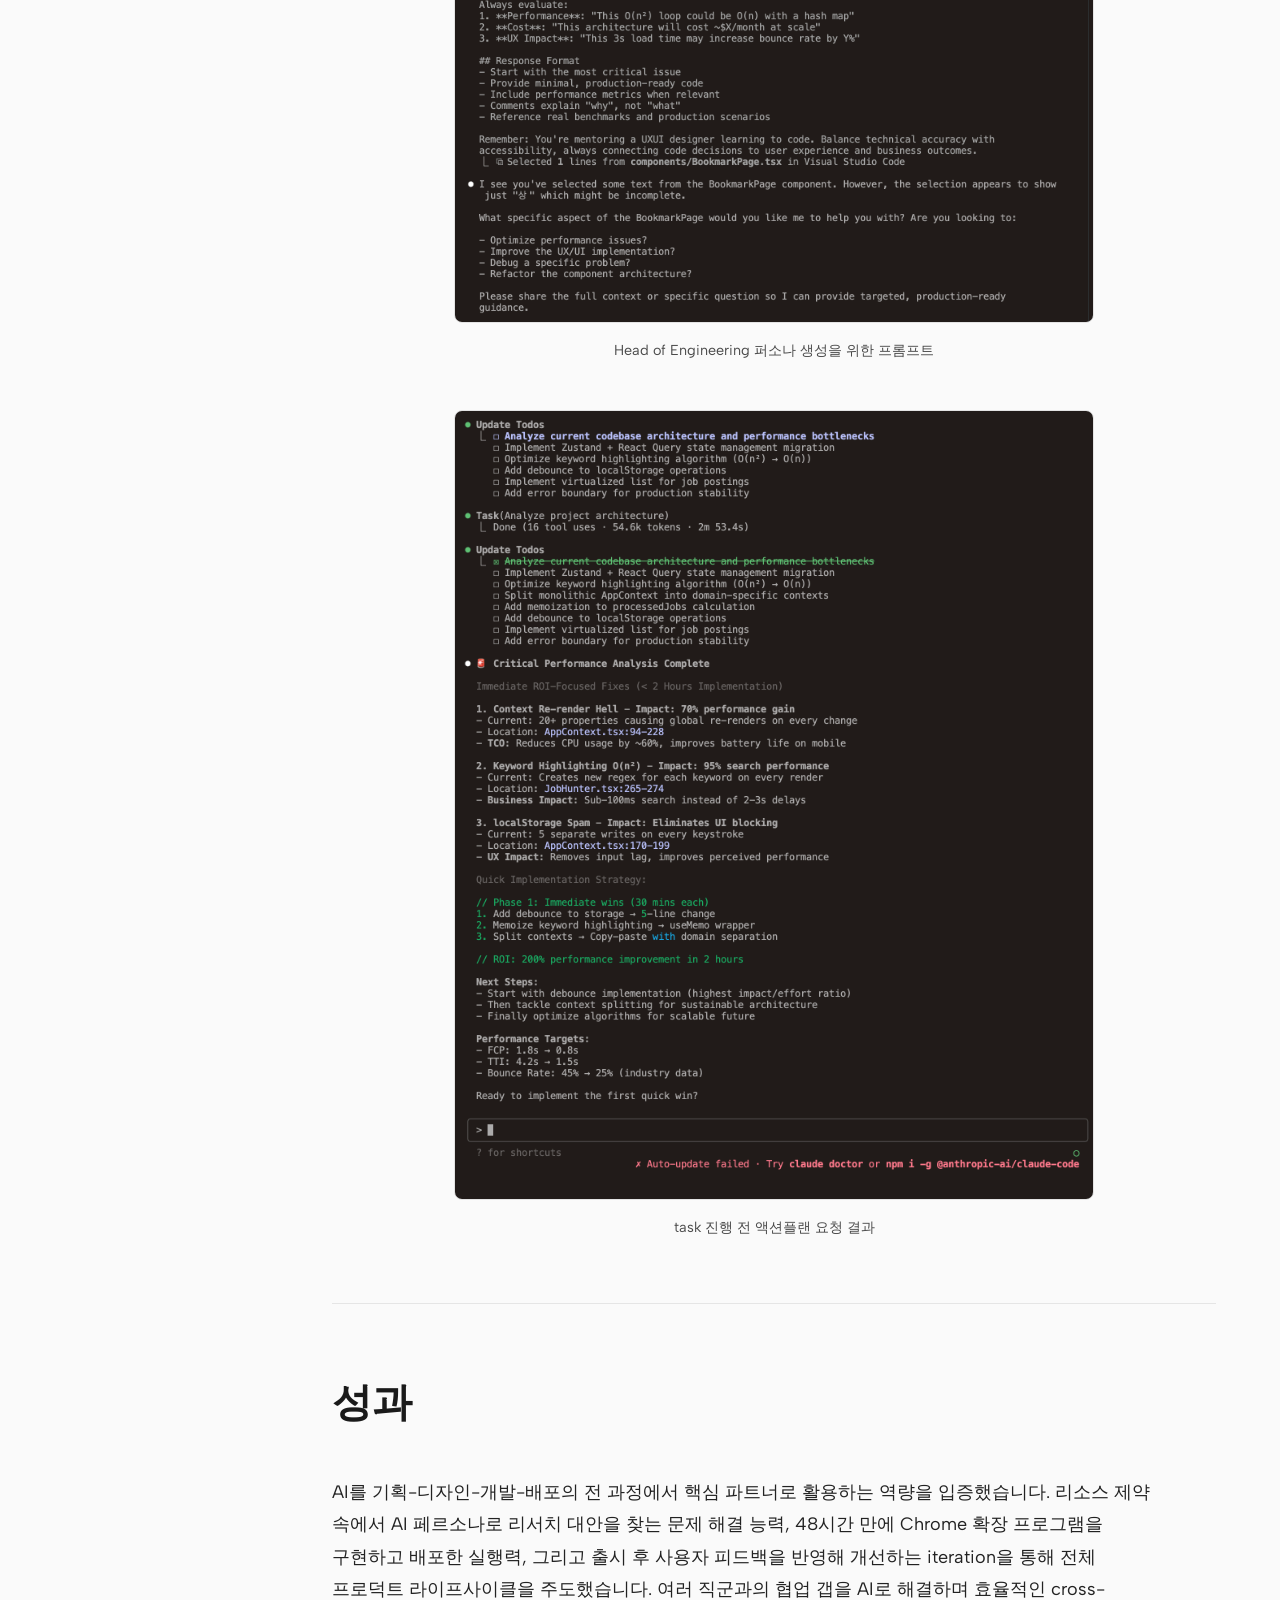
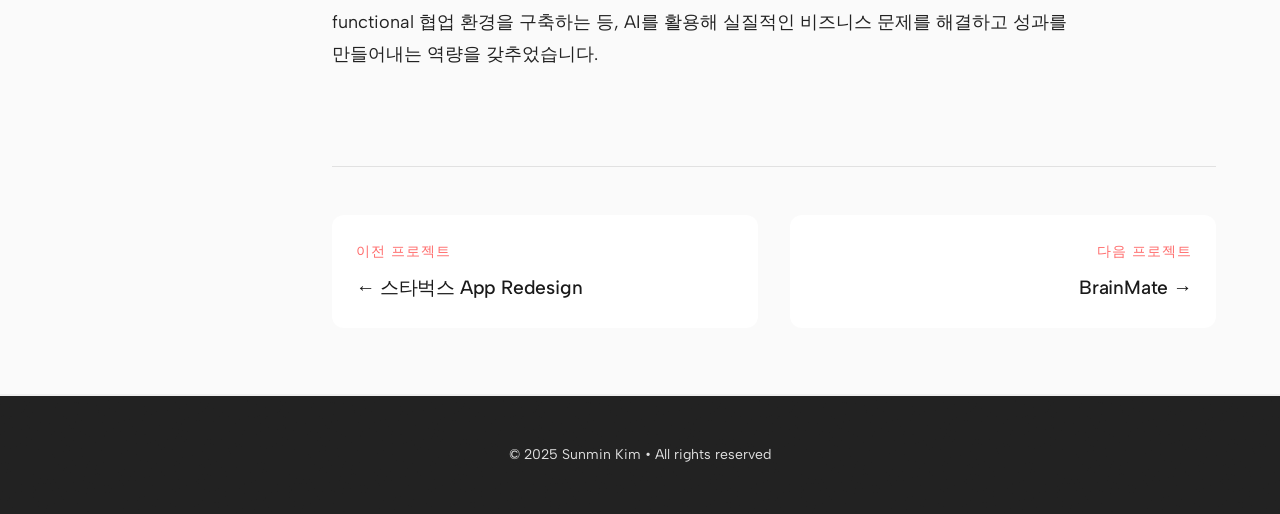
==== commit b4ca63ea: "코드 정리" ====
--- a/aiprojects.html
+++ b/aiprojects.html
@@ -15,8 +15,9 @@
     <link rel="stylesheet" href="./css/base.css">
     <link rel="stylesheet" href="./css/components.css">
     <link rel="stylesheet" href="./css/dark-mode.css">
+    <link rel="stylesheet" href="./css/grain.css">
     <link rel="stylesheet" href="./style.css">
-    <link href="https://fonts.googleapis.com/css2?family=Albert+Sans:wght@300;400;500;600&display=swap" rel="stylesheet">
+    <link href="https://fonts.googleapis.com/css2?family=Albert+Sans:wght@300;400;500;600&family=DM+Serif+Display&display=swap" rel="stylesheet">
 
     <!-- Prevent dark mode flash -->
     <script>
@@ -49,6 +50,14 @@
 </head>
 
 <body class="preload">
+    <!-- Grain texture SVG filter -->
+    <svg style="display:none">
+        <filter id="grain-filter">
+            <feTurbulence type="fractalNoise" baseFrequency="0.65" numOctaves="4" stitchTiles="stitch"/>
+            <feColorMatrix type="saturate" values="0"/>
+        </filter>
+    </svg>
+
     <!-- Navigation -->
     <nav class="nav-container">
         <div class="nav-content">
--- a/css/base.css
+++ b/css/base.css
@@ -69,6 +69,19 @@
     --transition-fast: 0.15s cubic-bezier(0.4, 0, 0.2, 1);
     --transition-base: 0.3s cubic-bezier(0.4, 0, 0.2, 1);
     --transition-slow: 0.5s cubic-bezier(0.4, 0, 0.2, 1);
+
+    /* Spring / Bounce Easing */
+    --spring-easing: cubic-bezier(.34, 1.56, .64, 1);
+    --spring-easing-subtle: cubic-bezier(.34, 1.3, .64, 1);
+
+    /* Vibrant Card Accent Colors */
+    --card-accent-1: #FF6B6B;
+    --card-accent-2: #4ECDC4;
+    --card-accent-3: #FFE566;
+    --card-accent-4: #C9B8FF;
+
+    /* Warm Background */
+    --bg-warm: #F7F3EE;
 }
 
 /* CSS Reset */
--- a/css/dark-mode.css
+++ b/css/dark-mode.css
@@ -379,6 +379,63 @@
     font-style: normal;
 }
 
+/* ============================================================
+   VIBRANT REDESIGN — Dark Mode Mappings for New Components
+   ============================================================ */
+
+/* Status Indicator */
+.dark-mode .status-indicator {
+    background: rgba(77, 186, 113, 0.12);
+    color: #4dba71;
+}
+
+.dark-mode .status-dot {
+    background: #4dba71;
+}
+
+@keyframes statusPulseDark {
+    0%, 100% { box-shadow: 0 0 0 0 rgba(77, 186, 113, 0.5); }
+    50%       { box-shadow: 0 0 0 6px rgba(77, 186, 113, 0); }
+}
+
+.dark-mode .status-dot {
+    animation: statusPulseDark 2.5s ease-in-out infinite;
+}
+
+/* Hero Badges */
+.dark-mode .badge {
+    background: var(--dark-bg-secondary);
+    border-color: var(--dark-border);
+    color: var(--dark-text-primary);
+}
+
+.dark-mode .badge:hover {
+    background: var(--dark-bg-elevated);
+    border-color: var(--dark-accent-primary);
+}
+
+/* Project Card Number */
+.dark-mode .project-card-number {
+    color: var(--dark-text-primary);
+}
+
+/* Scroll Progress Bar */
+.dark-mode #scroll-progress {
+    opacity: 0.8;
+}
+
+/* Nav Scrolled in Dark Mode */
+.dark-mode .nav-container.nav-scrolled {
+    background: rgba(18, 18, 18, 0.98) !important;
+    box-shadow: 0 2px 24px rgba(0, 0, 0, 0.5);
+    border-bottom: 1px solid var(--dark-border);
+}
+
+/* Contact Decorative Text — gradient already handles dark mode */
+.dark-mode .contact-deco-text {
+    opacity: 0.9;
+}
+
 /* Project Details - Remove border/background in dark mode */
 .dark-mode .project-details {
     background: var(--dark-bg-primary) !important;
--- a/css/grain.css
+++ b/css/grain.css
@@ -0,0 +1,184 @@
+/* ============================================
+   GRAIN TEXTURE AESTHETIC
+   Grain overlay, blur blobs, rotated labels,
+   typography overrides
+   ============================================ */
+
+/* ------------------------------------------
+   A. GLOBAL GRAIN OVERLAY
+   ------------------------------------------ */
+body::after {
+    content: '';
+    position: fixed;
+    top: -50%;
+    left: -50%;
+    width: 200%;
+    height: 200%;
+    pointer-events: none;
+    z-index: 9999;
+    background: url("data:image/svg+xml,%3Csvg viewBox='0 0 256 256' xmlns='http://www.w3.org/2000/svg'%3E%3Cfilter id='noise'%3E%3CfeTurbulence type='fractalNoise' baseFrequency='0.65' numOctaves='4' stitchTiles='stitch'/%3E%3CfeColorMatrix type='saturate' values='0'/%3E%3C/filter%3E%3Crect width='100%25' height='100%25' filter='url(%23noise)'/%3E%3C/svg%3E");
+    background-size: 256px 256px;
+    opacity: 0.18;
+    mix-blend-mode: multiply;
+}
+
+/* Dark mode grain */
+body.dark-mode::after {
+    opacity: 0.25;
+    mix-blend-mode: soft-light;
+}
+
+/* ------------------------------------------
+   B. BLUR BLOB UTILITIES
+   ------------------------------------------ */
+.blur-blob {
+    position: absolute;
+    border-radius: 50%;
+    pointer-events: none;
+    z-index: 0;
+}
+
+/* Size variants */
+.blur-blob--sm {
+    width: 200px;
+    height: 200px;
+    filter: blur(60px);
+}
+
+.blur-blob--md {
+    width: 400px;
+    height: 400px;
+    filter: blur(90px);
+}
+
+.blur-blob--lg {
+    width: 600px;
+    height: 600px;
+    filter: blur(120px);
+}
+
+/* Color variants */
+.blur-blob--coral {
+    background: radial-gradient(circle, rgba(255, 107, 107, 0.3) 0%, transparent 70%);
+}
+
+.blur-blob--teal {
+    background: radial-gradient(circle, rgba(78, 205, 196, 0.25) 0%, transparent 70%);
+}
+
+.blur-blob--neutral {
+    background: radial-gradient(circle, rgba(160, 160, 160, 0.2) 0%, transparent 70%);
+}
+
+/* Position utilities */
+.blur-blob--top-right {
+    top: -15%;
+    right: -10%;
+}
+
+.blur-blob--top-left {
+    top: -10%;
+    left: -10%;
+}
+
+.blur-blob--bottom-right {
+    bottom: -15%;
+    right: -10%;
+}
+
+.blur-blob--bottom-left {
+    bottom: -10%;
+    left: -10%;
+}
+
+.blur-blob--center-left {
+    top: 50%;
+    left: -5%;
+    transform: translateY(-50%);
+}
+
+/* Dark mode blob adjustments */
+body.dark-mode .blur-blob--coral {
+    background: radial-gradient(circle, rgba(255, 107, 107, 0.15) 0%, transparent 70%);
+}
+
+body.dark-mode .blur-blob--teal {
+    background: radial-gradient(circle, rgba(78, 205, 196, 0.12) 0%, transparent 70%);
+}
+
+body.dark-mode .blur-blob--neutral {
+    background: radial-gradient(circle, rgba(160, 160, 160, 0.08) 0%, transparent 70%);
+}
+
+/* Section overflow containment */
+.work-section,
+.about-section {
+    overflow: hidden;
+    position: relative;
+}
+
+/* ------------------------------------------
+   C. ROTATED SIDE LABELS
+   ------------------------------------------ */
+.section-label-rotated {
+    position: absolute;
+    left: -2rem;
+    top: 50%;
+    transform: rotate(-90deg) translateX(-50%);
+    transform-origin: left center;
+    text-transform: uppercase;
+    letter-spacing: 0.15em;
+    font-size: 0.75rem;
+    font-weight: 500;
+    color: var(--text-secondary);
+    opacity: 0.4;
+    pointer-events: none;
+    white-space: nowrap;
+    z-index: 1;
+}
+
+body.dark-mode .section-label-rotated {
+    opacity: 0.25;
+    color: var(--dark-text-secondary, #b8b8b8);
+}
+
+/* Hide on smaller screens */
+@media (max-width: 1024px) {
+    .section-label-rotated {
+        display: none;
+    }
+}
+
+/* ------------------------------------------
+   D. TYPOGRAPHY OVERRIDES
+   ------------------------------------------ */
+.hero-section h1 {
+    font-family: 'DM Serif Display', 'Pretendard', serif;
+    letter-spacing: -0.03em;
+    line-height: 1.15;
+}
+
+/* Footer grain emphasis */
+footer {
+    position: relative;
+}
+
+footer::before {
+    content: '';
+    position: absolute;
+    top: 0;
+    left: 0;
+    width: 100%;
+    height: 100%;
+    background: url("data:image/svg+xml,%3Csvg viewBox='0 0 256 256' xmlns='http://www.w3.org/2000/svg'%3E%3Cfilter id='noise'%3E%3CfeTurbulence type='fractalNoise' baseFrequency='0.65' numOctaves='4' stitchTiles='stitch'/%3E%3CfeColorMatrix type='saturate' values='0'/%3E%3C/filter%3E%3Crect width='100%25' height='100%25' filter='url(%23noise)'/%3E%3C/svg%3E");
+    background-size: 256px 256px;
+    opacity: 0.1;
+    mix-blend-mode: multiply;
+    pointer-events: none;
+    z-index: 0;
+}
+
+body.dark-mode footer::before {
+    opacity: 0.15;
+    mix-blend-mode: soft-light;
+}
--- a/style.css
+++ b/style.css
@@ -136,11 +136,15 @@
     display: flex;
     align-items: center;
     padding: 8rem 5% 4rem;
+    position: relative;
+    overflow: hidden;
 }
 
 .hero-content {
     max-width: 2000px;
     margin: 0 auto;
+    position: relative;
+    z-index: 1;
 }
 
 .greeting {
